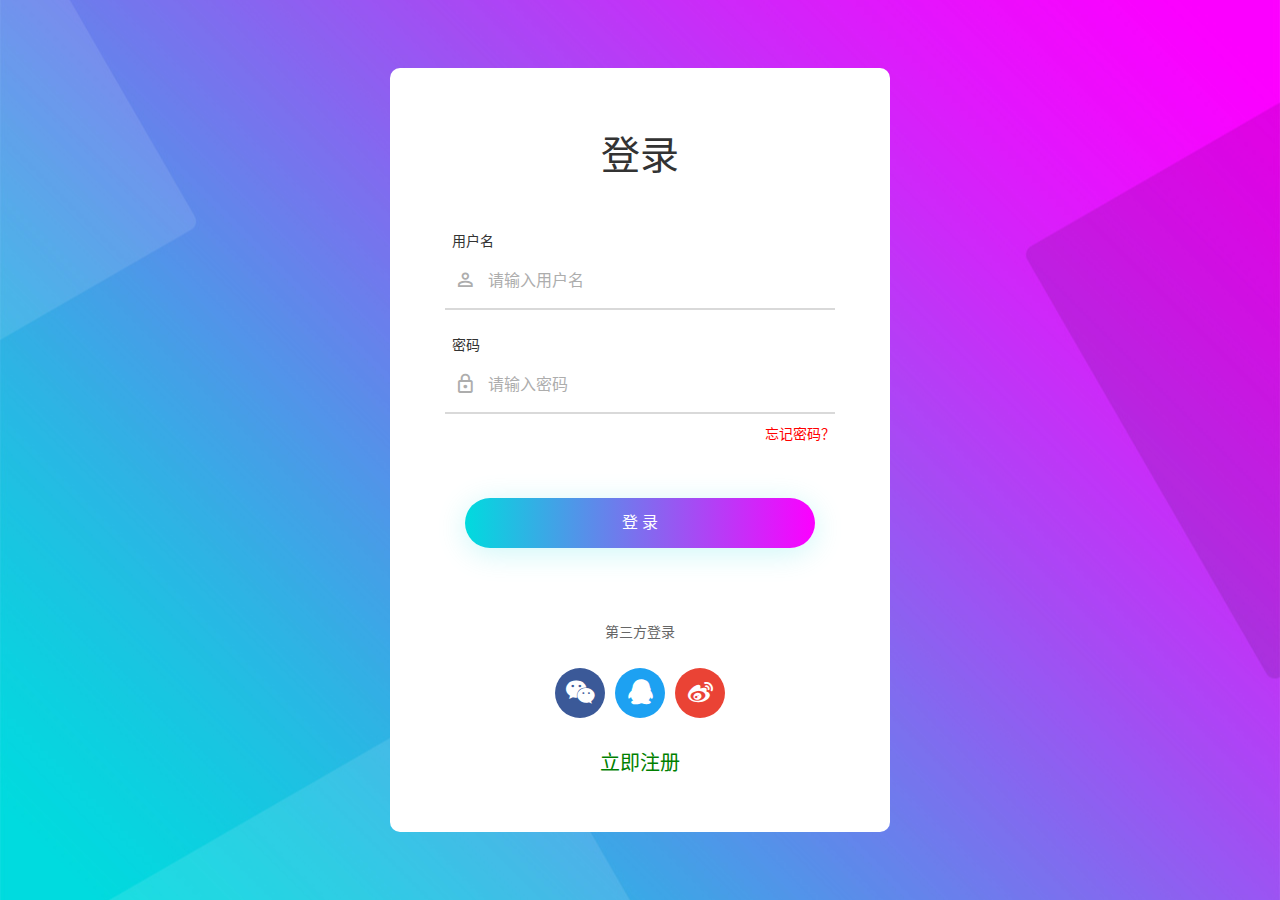
==== HTML/index.html @ 94487807 "登录界面初次提交" ====
<!DOCTYPE html>
<html lang="zh-CN">

<head>
	<meta charset="UTF-8">
	<meta name="viewport" content="width=device-width, initial-scale=1">
	
	<title>非凡博客登录页面</title>
	<meta name="keywords" content="" />
	<meta name="description" content="" /> 

	<link rel="stylesheet" type="text/css" href="vendor/bootstrap/css/bootstrap.min.css">
	<link rel="stylesheet" type="text/css" href="fonts/font-awesome-4.7.0/css/font-awesome.min.css">
	<link rel="stylesheet" type="text/css" href="fonts/iconic/css/material-design-iconic-font.min.css">
	<link rel="stylesheet" type="text/css" href="css/util.css">
	<link rel="stylesheet" type="text/css" href="css/main.css">
</head>

<body>

	<div class="limiter">
		<div class="container-login100" style="background-image: url('images/bg-01.jpg');">
			<div class="wrap-login100 p-l-55 p-r-55 p-t-65 p-b-54">
				<form class="login100-form validate-form">
					<span class="login100-form-title p-b-49">登录</span>

					<div class="wrap-input100 validate-input m-b-23" data-validate="请输入用户名">
						<span class="label-input100">用户名</span>
						<input class="input100" type="text" name="username" placeholder="请输入用户名" autocomplete="off">
						<span class="focus-input100" data-symbol="&#xf206;"></span>
					</div>

					<div class="wrap-input100 validate-input" data-validate="请输入密码">
						<span class="label-input100">密码</span>
						<input class="input100" type="password" name="pass" placeholder="请输入密码">
						<span class="focus-input100" data-symbol="&#xf190;"></span>
					</div>

					<div class="text-right p-t-8 p-b-31">
						<a href="javascript:" style="color:red;">忘记密码？</a>
					</div>

					<div class="container-login100-form-btn">
						<div class="wrap-login100-form-btn">
							<div class="login100-form-bgbtn"></div>
							<button class="login100-form-btn">登 录</button>
						</div>
					</div>
					
					<div class="txt1 text-center p-t-54 p-b-20">
						<span>第三方登录</span>
					</div>

					<div class="flex-c-m">
						<a href="#" class="login100-social-item bg1">
							<i class="fa fa-wechat"></i>
						</a>

						<a href="#" class="login100-social-item bg2">
							<i class="fa fa-qq"></i>
						</a>

						<a href="#" class="login100-social-item bg3">
							<i class="fa fa-weibo"></i>
						</a>
					</div>

					<div class="flex-col-c p-t-25">
						<a href="javascript:" class="txt2" style="color:green;font-size:20px" title="立即注册">立即注册</a>
					</div>
				</form>
			</div>
		</div>
	</div>

	<div class="wrap-login100 p-l-55 p-r-55 p-t-65 p-b-54" style="display:none">
				<form class="login100-form validate-form">
					<span class="login100-form-title p-b-49">登录</span>

					<div class="wrap-input100 validate-input m-b-23" data-validate="请输入用户名">
						<span class="label-input100">用户名</span>
						<input class="input100" type="text" name="username" placeholder="请输入用户名" autocomplete="off">
						<span class="focus-input100" data-symbol="&#xf206;"></span>
					</div>

					<div class="wrap-input100 validate-input" data-validate="请输入密码">
						<span class="label-input100">密码</span>
						<input class="input100" type="password" name="pass" placeholder="请输入密码">
						<span class="focus-input100" data-symbol="&#xf190;"></span>
					</div>

					<div class="text-right p-t-8 p-b-31">
						<a href="javascript:" style="color:red;">忘记密码？</a>
					</div>

					<div class="container-login100-form-btn">
						<div class="wrap-login100-form-btn">
							<div class="login100-form-bgbtn"></div>
							<button class="login100-form-btn">登 录</button>
						</div>
					</div>
					
					<div class="txt1 text-center p-t-54 p-b-20">
						<span>第三方登录</span>
					</div>

					<div class="flex-c-m">
						<a href="#" class="login100-social-item bg1">
							<i class="fa fa-wechat"></i>
						</a>

						<a href="#" class="login100-social-item bg2">
							<i class="fa fa-qq"></i>
						</a>

						<a href="#" class="login100-social-item bg3">
							<i class="fa fa-weibo"></i>
						</a>
					</div>

					<div class="flex-col-c p-t-25">
						<a href="javascript:" class="txt2" style="color:green;font-size:20px" title="立即注册">立即注册</a>
					</div>
				</form>
			</div>
	
	<script src="vendor/jquery/jquery-3.2.1.min.js"></script>
	<script src="js/main.js"></script>
</body>

</html>
---- HTML/fonts/iconic/css/material-design-iconic-font.min.css ----
@font-face{font-family:Material-Design-Iconic-Font;src:url(../fonts/Material-Design-Iconic-Font.woff2?v=2.2.0) format('woff2'),url(../fonts/Material-Design-Iconic-Font.woff?v=2.2.0) format('woff'),url(../fonts/Material-Design-Iconic-Font.ttf?v=2.2.0) format('truetype')}.zmdi{display:inline-block;font:normal normal normal 14px/1 'Material-Design-Iconic-Font';font-size:inherit;text-rendering:auto;-webkit-font-smoothing:antialiased;-moz-osx-font-smoothing:grayscale}.zmdi-hc-lg{font-size:1.33333333em;line-height:.75em;vertical-align:-15%}.zmdi-hc-2x{font-size:2em}.zmdi-hc-3x{font-size:3em}.zmdi-hc-4x{font-size:4em}.zmdi-hc-5x{font-size:5em}.zmdi-hc-fw{width:1.28571429em;text-align:center}.zmdi-hc-ul{padding-left:0;margin-left:2.14285714em;list-style-type:none}.zmdi-hc-ul>li{position:relative}.zmdi-hc-li{position:absolute;left:-2.14285714em;width:2.14285714em;top:.14285714em;text-align:center}.zmdi-hc-li.zmdi-hc-lg{left:-1.85714286em}.zmdi-hc-border{padding:.1em .25em;border:solid .1em #9e9e9e;border-radius:2px}.zmdi-hc-border-circle{padding:.1em .25em;border:solid .1em #9e9e9e;border-radius:50%}.zmdi.pull-left{float:left;margin-right:.15em}.zmdi.pull-right{float:right;margin-left:.15em}.zmdi-hc-spin{-webkit-animation:zmdi-spin 1.5s infinite linear;animation:zmdi-spin 1.5s infinite linear}.zmdi-hc-spin-reverse{-webkit-animation:zmdi-spin-reverse 1.5s infinite linear;animation:zmdi-spin-reverse 1.5s infinite linear}@-webkit-keyframes zmdi-spin{0%{-webkit-transform:rotate(0deg);transform:rotate(0deg)}100%{-webkit-transform:rotate(359deg);transform:rotate(359deg)}}@keyframes zmdi-spin{0%{-webkit-transform:rotate(0deg);transform:rotate(0deg)}100%{-webkit-transform:rotate(359deg);transform:rotate(359deg)}}@-webkit-keyframes zmdi-spin-reverse{0%{-webkit-transform:rotate(0deg);transform:rotate(0deg)}100%{-webkit-transform:rotate(-359deg);transform:rotate(-359deg)}}@keyframes zmdi-spin-reverse{0%{-webkit-transform:rotate(0deg);transform:rotate(0deg)}100%{-webkit-transform:rotate(-359deg);transform:rotate(-359deg)}}.zmdi-hc-rotate-90{-webkit-transform:rotate(90deg);-ms-transform:rotate(90deg);transform:rotate(90deg)}.zmdi-hc-rotate-180{-webkit-transform:rotate(180deg);-ms-transform:rotate(180deg);transform:rotate(180deg)}.zmdi-hc-rotate-270{-webkit-transform:rotate(270deg);-ms-transform:rotate(270deg);transform:rotate(270deg)}.zmdi-hc-flip-horizontal{-webkit-transform:scale(-1,1);-ms-transform:scale(-1,1);transform:scale(-1,1)}.zmdi-hc-flip-vertical{-webkit-transform:scale(1,-1);-ms-transform:scale(1,-1);transform:scale(1,-1)}.zmdi-hc-stack{position:relative;display:inline-block;width:2em;height:2em;line-height:2em;vertical-align:middle}.zmdi-hc-stack-1x,.zmdi-hc-stack-2x{position:absolute;left:0;width:100%;text-align:center}.zmdi-hc-stack-1x{line-height:inherit}.zmdi-hc-stack-2x{font-size:2em}.zmdi-hc-inverse{color:#fff}.zmdi-3d-rotation:before{content:'\f101'}.zmdi-airplane-off:before{content:'\f102'}.zmdi-airplane:before{content:'\f103'}.zmdi-album:before{content:'\f104'}.zmdi-archive:before{content:'\f105'}.zmdi-assignment-account:before{content:'\f106'}.zmdi-assignment-alert:before{content:'\f107'}.zmdi-assignment-check:before{content:'\f108'}.zmdi-assignment-o:before{content:'\f109'}.zmdi-assignment-return:before{content:'\f10a'}.zmdi-assignment-returned:before{content:'\f10b'}.zmdi-assignment:before{content:'\f10c'}.zmdi-attachment-alt:before{content:'\f10d'}.zmdi-attachment:before{content:'\f10e'}.zmdi-audio:before{content:'\f10f'}.zmdi-badge-check:before{content:'\f110'}.zmdi-balance-wallet:before{content:'\f111'}.zmdi-balance:before{content:'\f112'}.zmdi-battery-alert:before{content:'\f113'}.zmdi-battery-flash:before{content:'\f114'}.zmdi-battery-unknown:before{content:'\f115'}.zmdi-battery:before{content:'\f116'}.zmdi-bike:before{content:'\f117'}.zmdi-block-alt:before{content:'\f118'}.zmdi-block:before{content:'\f119'}.zmdi-boat:before{content:'\f11a'}.zmdi-book-image:before{content:'\f11b'}.zmdi-book:before{content:'\f11c'}.zmdi-bookmark-outline:before{content:'\f11d'}.zmdi-bookmark:before{content:'\f11e'}.zmdi-brush:before{content:'\f11f'}.zmdi-bug:before{content:'\f120'}.zmdi-bus:before{content:'\f121'}.zmdi-cake:before{content:'\f122'}.zmdi-car-taxi:before{content:'\f123'}.zmdi-car-wash:before{content:'\f124'}.zmdi-car:before{content:'\f125'}.zmdi-card-giftcard:before{content:'\f126'}.zmdi-card-membership:before{content:'\f127'}.zmdi-card-travel:before{content:'\f128'}.zmdi-card:before{content:'\f129'}.zmdi-case-check:before{content:'\f12a'}.zmdi-case-download:before{content:'\f12b'}.zmdi-case-play:before{content:'\f12c'}.zmdi-case:before{content:'\f12d'}.zmdi-cast-connected:before{content:'\f12e'}.zmdi-cast:before{content:'\f12f'}.zmdi-chart-donut:before{content:'\f130'}.zmdi-chart:before{content:'\f131'}.zmdi-city-alt:before{content:'\f132'}.zmdi-city:before{content:'\f133'}.zmdi-close-circle-o:before{content:'\f134'}.zmdi-close-circle:before{content:'\f135'}.zmdi-close:before{content:'\f136'}.zmdi-cocktail:before{content:'\f137'}.zmdi-code-setting:before{content:'\f138'}.zmdi-code-smartphone:before{content:'\f139'}.zmdi-code:before{content:'\f13a'}.zmdi-coffee:before{content:'\f13b'}.zmdi-collection-bookmark:before{content:'\f13c'}.zmdi-collection-case-play:before{content:'\f13d'}.zmdi-collection-folder-image:before{content:'\f13e'}.zmdi-collection-image-o:before{content:'\f13f'}.zmdi-collection-image:before{content:'\f140'}.zmdi-collection-item-1:before{content:'\f141'}.zmdi-collection-item-2:before{content:'\f142'}.zmdi-collection-item-3:before{content:'\f143'}.zmdi-collection-item-4:before{content:'\f144'}.zmdi-collection-item-5:before{content:'\f145'}.zmdi-collection-item-6:before{content:'\f146'}.zmdi-collection-item-7:before{content:'\f147'}.zmdi-collection-item-8:before{content:'\f148'}.zmdi-collection-item-9-plus:before{content:'\f149'}.zmdi-collection-item-9:before{content:'\f14a'}.zmdi-collection-item:before{content:'\f14b'}.zmdi-collection-music:before{content:'\f14c'}.zmdi-collection-pdf:before{content:'\f14d'}.zmdi-collection-plus:before{content:'\f14e'}.zmdi-collection-speaker:before{content:'\f14f'}.zmdi-collection-text:before{content:'\f150'}.zmdi-collection-video:before{content:'\f151'}.zmdi-compass:before{content:'\f152'}.zmdi-cutlery:before{content:'\f153'}.zmdi-delete:before{content:'\f154'}.zmdi-dialpad:before{content:'\f155'}.zmdi-dns:before{content:'\f156'}.zmdi-drink:before{content:'\f157'}.zmdi-edit:before{content:'\f158'}.zmdi-email-open:before{content:'\f159'}.zmdi-email:before{content:'\f15a'}.zmdi-eye-off:before{content:'\f15b'}.zmdi-eye:before{content:'\f15c'}.zmdi-eyedropper:before{content:'\f15d'}.zmdi-favorite-outline:before{content:'\f15e'}.zmdi-favorite:before{content:'\f15f'}.zmdi-filter-list:before{content:'\f160'}.zmdi-fire:before{content:'\f161'}.zmdi-flag:before{content:'\f162'}.zmdi-flare:before{content:'\f163'}.zmdi-flash-auto:before{content:'\f164'}.zmdi-flash-off:before{content:'\f165'}.zmdi-flash:before{content:'\f166'}.zmdi-flip:before{content:'\f167'}.zmdi-flower-alt:before{content:'\f168'}.zmdi-flower:before{content:'\f169'}.zmdi-font:before{content:'\f16a'}.zmdi-fullscreen-alt:before{content:'\f16b'}.zmdi-fullscreen-exit:before{content:'\f16c'}.zmdi-fullscreen:before{content:'\f16d'}.zmdi-functions:before{content:'\f16e'}.zmdi-gas-station:before{content:'\f16f'}.zmdi-gesture:before{content:'\f170'}.zmdi-globe-alt:before{content:'\f171'}.zmdi-globe-lock:before{content:'\f172'}.zmdi-globe:before{content:'\f173'}.zmdi-graduation-cap:before{content:'\f174'}.zmdi-home:before{content:'\f175'}.zmdi-hospital-alt:before{content:'\f176'}.zmdi-hospital:before{content:'\f177'}.zmdi-hotel:before{content:'\f178'}.zmdi-hourglass-alt:before{content:'\f179'}.zmdi-hourglass-outline:before{content:'\f17a'}.zmdi-hourglass:before{content:'\f17b'}.zmdi-http:before{content:'\f17c'}.zmdi-image-alt:before{content:'\f17d'}.zmdi-image-o:before{content:'\f17e'}.zmdi-image:before{content:'\f17f'}.zmdi-inbox:before{content:'\f180'}.zmdi-invert-colors-off:before{content:'\f181'}.zmdi-invert-colors:before{content:'\f182'}.zmdi-key:before{content:'\f183'}.zmdi-label-alt-outline:before{content:'\f184'}.zmdi-label-alt:before{content:'\f185'}.zmdi-label-heart:before{content:'\f186'}.zmdi-label:before{content:'\f187'}.zmdi-labels:before{content:'\f188'}.zmdi-lamp:before{content:'\f189'}.zmdi-landscape:before{content:'\f18a'}.zmdi-layers-off:before{content:'\f18b'}.zmdi-layers:before{content:'\f18c'}.zmdi-library:before{content:'\f18d'}.zmdi-link:before{content:'\f18e'}.zmdi-lock-open:before{content:'\f18f'}.zmdi-lock-outline:before{content:'\f190'}.zmdi-lock:before{content:'\f191'}.zmdi-mail-reply-all:before{content:'\f192'}.zmdi-mail-reply:before{content:'\f193'}.zmdi-mail-send:before{content:'\f194'}.zmdi-mall:before{content:'\f195'}.zmdi-map:before{content:'\f196'}.zmdi-menu:before{content:'\f197'}.zmdi-money-box:before{content:'\f198'}.zmdi-money-off:before{content:'\f199'}.zmdi-money:before{content:'\f19a'}.zmdi-more-vert:before{content:'\f19b'}.zmdi-more:before{content:'\f19c'}.zmdi-movie-alt:before{content:'\f19d'}.zmdi-movie:before{content:'\f19e'}.zmdi-nature-people:before{content:'\f19f'}.zmdi-nature:before{content:'\f1a0'}.zmdi-navigation:before{content:'\f1a1'}.zmdi-open-in-browser:before{content:'\f1a2'}.zmdi-open-in-new:before{content:'\f1a3'}.zmdi-palette:before{content:'\f1a4'}.zmdi-parking:before{content:'\f1a5'}.zmdi-pin-account:before{content:'\f1a6'}.zmdi-pin-assistant:before{content:'\f1a7'}.zmdi-pin-drop:before{content:'\f1a8'}.zmdi-pin-help:before{content:'\f1a9'}.zmdi-pin-off:before{content:'\f1aa'}.zmdi-pin:before{content:'\f1ab'}.zmdi-pizza:before{content:'\f1ac'}.zmdi-plaster:before{content:'\f1ad'}.zmdi-power-setting:before{content:'\f1ae'}.zmdi-power:before{content:'\f1af'}.zmdi-print:before{content:'\f1b0'}.zmdi-puzzle-piece:before{content:'\f1b1'}.zmdi-quote:before{content:'\f1b2'}.zmdi-railway:before{content:'\f1b3'}.zmdi-receipt:before{content:'\f1b4'}.zmdi-refresh-alt:before{content:'\f1b5'}.zmdi-refresh-sync-alert:before{content:'\f1b6'}.zmdi-refresh-sync-off:before{content:'\f1b7'}.zmdi-refresh-sync:before{content:'\f1b8'}.zmdi-refresh:before{content:'\f1b9'}.zmdi-roller:before{content:'\f1ba'}.zmdi-ruler:before{content:'\f1bb'}.zmdi-scissors:before{content:'\f1bc'}.zmdi-screen-rotation-lock:before{content:'\f1bd'}.zmdi-screen-rotation:before{content:'\f1be'}.zmdi-search-for:before{content:'\f1bf'}.zmdi-search-in-file:before{content:'\f1c0'}.zmdi-search-in-page:before{content:'\f1c1'}.zmdi-search-replace:before{content:'\f1c2'}.zmdi-search:before{content:'\f1c3'}.zmdi-seat:before{content:'\f1c4'}.zmdi-settings-square:before{content:'\f1c5'}.zmdi-settings:before{content:'\f1c6'}.zmdi-shield-check:before{content:'\f1c7'}.zmdi-shield-security:before{content:'\f1c8'}.zmdi-shopping-basket:before{content:'\f1c9'}.zmdi-shopping-cart-plus:before{content:'\f1ca'}.zmdi-shopping-cart:before{content:'\f1cb'}.zmdi-sign-in:before{content:'\f1cc'}.zmdi-sort-amount-asc:before{content:'\f1cd'}.zmdi-sort-amount-desc:before{content:'\f1ce'}.zmdi-sort-asc:before{content:'\f1cf'}.zmdi-sort-desc:before{content:'\f1d0'}.zmdi-spellcheck:before{content:'\f1d1'}.zmdi-storage:before{content:'\f1d2'}.zmdi-store-24:before{content:'\f1d3'}.zmdi-store:before{content:'\f1d4'}.zmdi-subway:before{content:'\f1d5'}.zmdi-sun:before{content:'\f1d6'}.zmdi-tab-unselected:before{content:'\f1d7'}.zmdi-tab:before{content:'\f1d8'}.zmdi-tag-close:before{content:'\f1d9'}.zmdi-tag-more:before{content:'\f1da'}.zmdi-tag:before{content:'\f1db'}.zmdi-thumb-down:before{content:'\f1dc'}.zmdi-thumb-up-down:before{content:'\f1dd'}.zmdi-thumb-up:before{content:'\f1de'}.zmdi-ticket-star:before{content:'\f1df'}.zmdi-toll:before{content:'\f1e0'}.zmdi-toys:before{content:'\f1e1'}.zmdi-traffic:before{content:'\f1e2'}.zmdi-translate:before{content:'\f1e3'}.zmdi-triangle-down:before{content:'\f1e4'}.zmdi-triangle-up:before{content:'\f1e5'}.zmdi-truck:before{content:'\f1e6'}.zmdi-turning-sign:before{content:'\f1e7'}.zmdi-wallpaper:before{content:'\f1e8'}.zmdi-washing-machine:before{content:'\f1e9'}.zmdi-window-maximize:before{content:'\f1ea'}.zmdi-window-minimize:before{content:'\f1eb'}.zmdi-window-restore:before{content:'\f1ec'}.zmdi-wrench:before{content:'\f1ed'}.zmdi-zoom-in:before{content:'\f1ee'}.zmdi-zoom-out:before{content:'\f1ef'}.zmdi-alert-circle-o:before{content:'\f1f0'}.zmdi-alert-circle:before{content:'\f1f1'}.zmdi-alert-octagon:before{content:'\f1f2'}.zmdi-alert-polygon:before{content:'\f1f3'}.zmdi-alert-triangle:before{content:'\f1f4'}.zmdi-help-outline:before{content:'\f1f5'}.zmdi-help:before{content:'\f1f6'}.zmdi-info-outline:before{content:'\f1f7'}.zmdi-info:before{content:'\f1f8'}.zmdi-notifications-active:before{content:'\f1f9'}.zmdi-notifications-add:before{content:'\f1fa'}.zmdi-notifications-none:before{content:'\f1fb'}.zmdi-notifications-off:before{content:'\f1fc'}.zmdi-notifications-paused:before{content:'\f1fd'}.zmdi-notifications:before{content:'\f1fe'}.zmdi-account-add:before{content:'\f1ff'}.zmdi-account-box-mail:before{content:'\f200'}.zmdi-account-box-o:before{content:'\f201'}.zmdi-account-box-phone:before{content:'\f202'}.zmdi-account-box:before{content:'\f203'}.zmdi-account-calendar:before{content:'\f204'}.zmdi-account-circle:before{content:'\f205'}.zmdi-account-o:before{content:'\f206'}.zmdi-account:before{content:'\f207'}.zmdi-accounts-add:before{content:'\f208'}.zmdi-accounts-alt:before{content:'\f209'}.zmdi-accounts-list-alt:before{content:'\f20a'}.zmdi-accounts-list:before{content:'\f20b'}.zmdi-accounts-outline:before{content:'\f20c'}.zmdi-accounts:before{content:'\f20d'}.zmdi-face:before{content:'\f20e'}.zmdi-female:before{content:'\f20f'}.zmdi-male-alt:before{content:'\f210'}.zmdi-male-female:before{content:'\f211'}.zmdi-male:before{content:'\f212'}.zmdi-mood-bad:before{content:'\f213'}.zmdi-mood:before{content:'\f214'}.zmdi-run:before{content:'\f215'}.zmdi-walk:before{content:'\f216'}.zmdi-cloud-box:before{content:'\f217'}.zmdi-cloud-circle:before{content:'\f218'}.zmdi-cloud-done:before{content:'\f219'}.zmdi-cloud-download:before{content:'\f21a'}.zmdi-cloud-off:before{content:'\f21b'}.zmdi-cloud-outline-alt:before{content:'\f21c'}.zmdi-cloud-outline:before{content:'\f21d'}.zmdi-cloud-upload:before{content:'\f21e'}.zmdi-cloud:before{content:'\f21f'}.zmdi-download:before{content:'\f220'}.zmdi-file-plus:before{content:'\f221'}.zmdi-file-text:before{content:'\f222'}.zmdi-file:before{content:'\f223'}.zmdi-folder-outline:before{content:'\f224'}.zmdi-folder-person:before{content:'\f225'}.zmdi-folder-star-alt:before{content:'\f226'}.zmdi-folder-star:before{content:'\f227'}.zmdi-folder:before{content:'\f228'}.zmdi-gif:before{content:'\f229'}.zmdi-upload:before{content:'\f22a'}.zmdi-border-all:before{content:'\f22b'}.zmdi-border-bottom:before{content:'\f22c'}.zmdi-border-clear:before{content:'\f22d'}.zmdi-border-color:before{content:'\f22e'}.zmdi-border-horizontal:before{content:'\f22f'}.zmdi-border-inner:before{content:'\f230'}.zmdi-border-left:before{content:'\f231'}.zmdi-border-outer:before{content:'\f232'}.zmdi-border-right:before{content:'\f233'}.zmdi-border-style:before{content:'\f234'}.zmdi-border-top:before{content:'\f235'}.zmdi-border-vertical:before{content:'\f236'}.zmdi-copy:before{content:'\f237'}.zmdi-crop:before{content:'\f238'}.zmdi-format-align-center:before{content:'\f239'}.zmdi-format-align-justify:before{content:'\f23a'}.zmdi-format-align-left:before{content:'\f23b'}.zmdi-format-align-right:before{content:'\f23c'}.zmdi-format-bold:before{content:'\f23d'}.zmdi-format-clear-all:before{content:'\f23e'}.zmdi-format-clear:before{content:'\f23f'}.zmdi-format-color-fill:before{content:'\f240'}.zmdi-format-color-reset:before{content:'\f241'}.zmdi-format-color-text:before{content:'\f242'}.zmdi-format-indent-decrease:before{content:'\f243'}.zmdi-format-indent-increase:before{content:'\f244'}.zmdi-format-italic:before{content:'\f245'}.zmdi-format-line-spacing:before{content:'\f246'}.zmdi-format-list-bulleted:before{content:'\f247'}.zmdi-format-list-numbered:before{content:'\f248'}.zmdi-format-ltr:before{content:'\f249'}.zmdi-format-rtl:before{content:'\f24a'}.zmdi-format-size:before{content:'\f24b'}.zmdi-format-strikethrough-s:before{content:'\f24c'}.zmdi-format-strikethrough:before{content:'\f24d'}.zmdi-format-subject:before{content:'\f24e'}.zmdi-format-underlined:before{content:'\f24f'}.zmdi-format-valign-bottom:before{content:'\f250'}.zmdi-format-valign-center:before{content:'\f251'}.zmdi-format-valign-top:before{content:'\f252'}.zmdi-redo:before{content:'\f253'}.zmdi-select-all:before{content:'\f254'}.zmdi-space-bar:before{content:'\f255'}.zmdi-text-format:before{content:'\f256'}.zmdi-transform:before{content:'\f257'}.zmdi-undo:before{content:'\f258'}.zmdi-wrap-text:before{content:'\f259'}.zmdi-comment-alert:before{content:'\f25a'}.zmdi-comment-alt-text:before{content:'\f25b'}.zmdi-comment-alt:before{content:'\f25c'}.zmdi-comment-edit:before{content:'\f25d'}.zmdi-comment-image:before{content:'\f25e'}.zmdi-comment-list:before{content:'\f25f'}.zmdi-comment-more:before{content:'\f260'}.zmdi-comment-outline:before{content:'\f261'}.zmdi-comment-text-alt:before{content:'\f262'}.zmdi-comment-text:before{content:'\f263'}.zmdi-comment-video:before{content:'\f264'}.zmdi-comment:before{content:'\f265'}.zmdi-comments:before{content:'\f266'}.zmdi-check-all:before{content:'\f267'}.zmdi-check-circle-u:before{content:'\f268'}.zmdi-check-circle:before{content:'\f269'}.zmdi-check-square:before{content:'\f26a'}.zmdi-check:before{content:'\f26b'}.zmdi-circle-o:before{content:'\f26c'}.zmdi-circle:before{content:'\f26d'}.zmdi-dot-circle-alt:before{content:'\f26e'}.zmdi-dot-circle:before{content:'\f26f'}.zmdi-minus-circle-outline:before{content:'\f270'}.zmdi-minus-circle:before{content:'\f271'}.zmdi-minus-square:before{content:'\f272'}.zmdi-minus:before{content:'\f273'}.zmdi-plus-circle-o-duplicate:before{content:'\f274'}.zmdi-plus-circle-o:before{content:'\f275'}.zmdi-plus-circle:before{content:'\f276'}.zmdi-plus-square:before{content:'\f277'}.zmdi-plus:before{content:'\f278'}.zmdi-square-o:before{content:'\f279'}.zmdi-star-circle:before{content:'\f27a'}.zmdi-star-half:before{content:'\f27b'}.zmdi-star-outline:before{content:'\f27c'}.zmdi-star:before{content:'\f27d'}.zmdi-bluetooth-connected:before{content:'\f27e'}.zmdi-bluetooth-off:before{content:'\f27f'}.zmdi-bluetooth-search:before{content:'\f280'}.zmdi-bluetooth-setting:before{content:'\f281'}.zmdi-bluetooth:before{content:'\f282'}.zmdi-camera-add:before{content:'\f283'}.zmdi-camera-alt:before{content:'\f284'}.zmdi-camera-bw:before{content:'\f285'}.zmdi-camera-front:before{content:'\f286'}.zmdi-camera-mic:before{content:'\f287'}.zmdi-camera-party-mode:before{content:'\f288'}.zmdi-camera-rear:before{content:'\f289'}.zmdi-camera-roll:before{content:'\f28a'}.zmdi-camera-switch:before{content:'\f28b'}.zmdi-camera:before{content:'\f28c'}.zmdi-card-alert:before{content:'\f28d'}.zmdi-card-off:before{content:'\f28e'}.zmdi-card-sd:before{content:'\f28f'}.zmdi-card-sim:before{content:'\f290'}.zmdi-desktop-mac:before{content:'\f291'}.zmdi-desktop-windows:before{content:'\f292'}.zmdi-device-hub:before{content:'\f293'}.zmdi-devices-off:before{content:'\f294'}.zmdi-devices:before{content:'\f295'}.zmdi-dock:before{content:'\f296'}.zmdi-floppy:before{content:'\f297'}.zmdi-gamepad:before{content:'\f298'}.zmdi-gps-dot:before{content:'\f299'}.zmdi-gps-off:before{content:'\f29a'}.zmdi-gps:before{content:'\f29b'}.zmdi-headset-mic:before{content:'\f29c'}.zmdi-headset:before{content:'\f29d'}.zmdi-input-antenna:before{content:'\f29e'}.zmdi-input-composite:before{content:'\f29f'}.zmdi-input-hdmi:before{content:'\f2a0'}.zmdi-input-power:before{content:'\f2a1'}.zmdi-input-svideo:before{content:'\f2a2'}.zmdi-keyboard-hide:before{content:'\f2a3'}.zmdi-keyboard:before{content:'\f2a4'}.zmdi-laptop-chromebook:before{content:'\f2a5'}.zmdi-laptop-mac:before{content:'\f2a6'}.zmdi-laptop:before{content:'\f2a7'}.zmdi-mic-off:before{content:'\f2a8'}.zmdi-mic-outline:before{content:'\f2a9'}.zmdi-mic-setting:before{content:'\f2aa'}.zmdi-mic:before{content:'\f2ab'}.zmdi-mouse:before{content:'\f2ac'}.zmdi-network-alert:before{content:'\f2ad'}.zmdi-network-locked:before{content:'\f2ae'}.zmdi-network-off:before{content:'\f2af'}.zmdi-network-outline:before{content:'\f2b0'}.zmdi-network-setting:before{content:'\f2b1'}.zmdi-network:before{content:'\f2b2'}.zmdi-phone-bluetooth:before{content:'\f2b3'}.zmdi-phone-end:before{content:'\f2b4'}.zmdi-phone-forwarded:before{content:'\f2b5'}.zmdi-phone-in-talk:before{content:'\f2b6'}.zmdi-phone-locked:before{content:'\f2b7'}.zmdi-phone-missed:before{content:'\f2b8'}.zmdi-phone-msg:before{content:'\f2b9'}.zmdi-phone-paused:before{content:'\f2ba'}.zmdi-phone-ring:before{content:'\f2bb'}.zmdi-phone-setting:before{content:'\f2bc'}.zmdi-phone-sip:before{content:'\f2bd'}.zmdi-phone:before{content:'\f2be'}.zmdi-portable-wifi-changes:before{content:'\f2bf'}.zmdi-portable-wifi-off:before{content:'\f2c0'}.zmdi-portable-wifi:before{content:'\f2c1'}.zmdi-radio:before{content:'\f2c2'}.zmdi-reader:before{content:'\f2c3'}.zmdi-remote-control-alt:before{content:'\f2c4'}.zmdi-remote-control:before{content:'\f2c5'}.zmdi-router:before{content:'\f2c6'}.zmdi-scanner:before{content:'\f2c7'}.zmdi-smartphone-android:before{content:'\f2c8'}.zmdi-smartphone-download:before{content:'\f2c9'}.zmdi-smartphone-erase:before{content:'\f2ca'}.zmdi-smartphone-info:before{content:'\f2cb'}.zmdi-smartphone-iphone:before{content:'\f2cc'}.zmdi-smartphone-landscape-lock:before{content:'\f2cd'}.zmdi-smartphone-landscape:before{content:'\f2ce'}.zmdi-smartphone-lock:before{content:'\f2cf'}.zmdi-smartphone-portrait-lock:before{content:'\f2d0'}.zmdi-smartphone-ring:before{content:'\f2d1'}.zmdi-smartphone-setting:before{content:'\f2d2'}.zmdi-smartphone-setup:before{content:'\f2d3'}.zmdi-smartphone:before{content:'\f2d4'}.zmdi-speaker:before{content:'\f2d5'}.zmdi-tablet-android:before{content:'\f2d6'}.zmdi-tablet-mac:before{content:'\f2d7'}.zmdi-tablet:before{content:'\f2d8'}.zmdi-tv-alt-play:before{content:'\f2d9'}.zmdi-tv-list:before{content:'\f2da'}.zmdi-tv-play:before{content:'\f2db'}.zmdi-tv:before{content:'\f2dc'}.zmdi-usb:before{content:'\f2dd'}.zmdi-videocam-off:before{content:'\f2de'}.zmdi-videocam-switch:before{content:'\f2df'}.zmdi-videocam:before{content:'\f2e0'}.zmdi-watch:before{content:'\f2e1'}.zmdi-wifi-alt-2:before{content:'\f2e2'}.zmdi-wifi-alt:before{content:'\f2e3'}.zmdi-wifi-info:before{content:'\f2e4'}.zmdi-wifi-lock:before{content:'\f2e5'}.zmdi-wifi-off:before{content:'\f2e6'}.zmdi-wifi-outline:before{content:'\f2e7'}.zmdi-wifi:before{content:'\f2e8'}.zmdi-arrow-left-bottom:before{content:'\f2e9'}.zmdi-arrow-left:before{content:'\f2ea'}.zmdi-arrow-merge:before{content:'\f2eb'}.zmdi-arrow-missed:before{content:'\f2ec'}.zmdi-arrow-right-top:before{content:'\f2ed'}.zmdi-arrow-right:before{content:'\f2ee'}.zmdi-arrow-split:before{content:'\f2ef'}.zmdi-arrows:before{content:'\f2f0'}.zmdi-caret-down-circle:before{content:'\f2f1'}.zmdi-caret-down:before{content:'\f2f2'}.zmdi-caret-left-circle:before{content:'\f2f3'}.zmdi-caret-left:before{content:'\f2f4'}.zmdi-caret-right-circle:before{content:'\f2f5'}.zmdi-caret-right:before{content:'\f2f6'}.zmdi-caret-up-circle:before{content:'\f2f7'}.zmdi-caret-up:before{content:'\f2f8'}.zmdi-chevron-down:before{content:'\f2f9'}.zmdi-chevron-left:before{content:'\f2fa'}.zmdi-chevron-right:before{content:'\f2fb'}.zmdi-chevron-up:before{content:'\f2fc'}.zmdi-forward:before{content:'\f2fd'}.zmdi-long-arrow-down:before{content:'\f2fe'}.zmdi-long-arrow-left:before{content:'\f2ff'}.zmdi-long-arrow-return:before{content:'\f300'}.zmdi-long-arrow-right:before{content:'\f301'}.zmdi-long-arrow-tab:before{content:'\f302'}.zmdi-long-arrow-up:before{content:'\f303'}.zmdi-rotate-ccw:before{content:'\f304'}.zmdi-rotate-cw:before{content:'\f305'}.zmdi-rotate-left:before{content:'\f306'}.zmdi-rotate-right:before{content:'\f307'}.zmdi-square-down:before{content:'\f308'}.zmdi-square-right:before{content:'\f309'}.zmdi-swap-alt:before{content:'\f30a'}.zmdi-swap-vertical-circle:before{content:'\f30b'}.zmdi-swap-vertical:before{content:'\f30c'}.zmdi-swap:before{content:'\f30d'}.zmdi-trending-down:before{content:'\f30e'}.zmdi-trending-flat:before{content:'\f30f'}.zmdi-trending-up:before{content:'\f310'}.zmdi-unfold-less:before{content:'\f311'}.zmdi-unfold-more:before{content:'\f312'}.zmdi-apps:before{content:'\f313'}.zmdi-grid-off:before{content:'\f314'}.zmdi-grid:before{content:'\f315'}.zmdi-view-agenda:before{content:'\f316'}.zmdi-view-array:before{content:'\f317'}.zmdi-view-carousel:before{content:'\f318'}.zmdi-view-column:before{content:'\f319'}.zmdi-view-comfy:before{content:'\f31a'}.zmdi-view-compact:before{content:'\f31b'}.zmdi-view-dashboard:before{content:'\f31c'}.zmdi-view-day:before{content:'\f31d'}.zmdi-view-headline:before{content:'\f31e'}.zmdi-view-list-alt:before{content:'\f31f'}.zmdi-view-list:before{content:'\f320'}.zmdi-view-module:before{content:'\f321'}.zmdi-view-quilt:before{content:'\f322'}.zmdi-view-stream:before{content:'\f323'}.zmdi-view-subtitles:before{content:'\f324'}.zmdi-view-toc:before{content:'\f325'}.zmdi-view-web:before{content:'\f326'}.zmdi-view-week:before{content:'\f327'}.zmdi-widgets:before{content:'\f328'}.zmdi-alarm-check:before{content:'\f329'}.zmdi-alarm-off:before{content:'\f32a'}.zmdi-alarm-plus:before{content:'\f32b'}.zmdi-alarm-snooze:before{content:'\f32c'}.zmdi-alarm:before{content:'\f32d'}.zmdi-calendar-alt:before{content:'\f32e'}.zmdi-calendar-check:before{content:'\f32f'}.zmdi-calendar-close:before{content:'\f330'}.zmdi-calendar-note:before{content:'\f331'}.zmdi-calendar:before{content:'\f332'}.zmdi-time-countdown:before{content:'\f333'}.zmdi-time-interval:before{content:'\f334'}.zmdi-time-restore-setting:before{content:'\f335'}.zmdi-time-restore:before{content:'\f336'}.zmdi-time:before{content:'\f337'}.zmdi-timer-off:before{content:'\f338'}.zmdi-timer:before{content:'\f339'}.zmdi-android-alt:before{content:'\f33a'}.zmdi-android:before{content:'\f33b'}.zmdi-apple:before{content:'\f33c'}.zmdi-behance:before{content:'\f33d'}.zmdi-codepen:before{content:'\f33e'}.zmdi-dribbble:before{content:'\f33f'}.zmdi-dropbox:before{content:'\f340'}.zmdi-evernote:before{content:'\f341'}.zmdi-facebook-box:before{content:'\f342'}.zmdi-facebook:before{content:'\f343'}.zmdi-github-box:before{content:'\f344'}.zmdi-github:before{content:'\f345'}.zmdi-google-drive:before{content:'\f346'}.zmdi-google-earth:before{content:'\f347'}.zmdi-google-glass:before{content:'\f348'}.zmdi-google-maps:before{content:'\f349'}.zmdi-google-pages:before{content:'\f34a'}.zmdi-google-play:before{content:'\f34b'}.zmdi-google-plus-box:before{content:'\f34c'}.zmdi-google-plus:before{content:'\f34d'}.zmdi-google:before{content:'\f34e'}.zmdi-instagram:before{content:'\f34f'}.zmdi-language-css3:before{content:'\f350'}.zmdi-language-html5:before{content:'\f351'}.zmdi-language-javascript:before{content:'\f352'}.zmdi-language-python-alt:before{content:'\f353'}.zmdi-language-python:before{content:'\f354'}.zmdi-lastfm:before{content:'\f355'}.zmdi-linkedin-box:before{content:'\f356'}.zmdi-paypal:before{content:'\f357'}.zmdi-pinterest-box:before{content:'\f358'}.zmdi-pocket:before{content:'\f359'}.zmdi-polymer:before{content:'\f35a'}.zmdi-share:before{content:'\f35b'}.zmdi-stackoverflow:before{content:'\f35c'}.zmdi-steam-square:before{content:'\f35d'}.zmdi-steam:before{content:'\f35e'}.zmdi-twitter-box:before{content:'\f35f'}.zmdi-twitter:before{content:'\f360'}.zmdi-vk:before{content:'\f361'}.zmdi-wikipedia:before{content:'\f362'}.zmdi-windows:before{content:'\f363'}.zmdi-aspect-ratio-alt:before{content:'\f364'}.zmdi-aspect-ratio:before{content:'\f365'}.zmdi-blur-circular:before{content:'\f366'}.zmdi-blur-linear:before{content:'\f367'}.zmdi-blur-off:before{content:'\f368'}.zmdi-blur:before{content:'\f369'}.zmdi-brightness-2:before{content:'\f36a'}.zmdi-brightness-3:before{content:'\f36b'}.zmdi-brightness-4:before{content:'\f36c'}.zmdi-brightness-5:before{content:'\f36d'}.zmdi-brightness-6:before{content:'\f36e'}.zmdi-brightness-7:before{content:'\f36f'}.zmdi-brightness-auto:before{content:'\f370'}.zmdi-brightness-setting:before{content:'\f371'}.zmdi-broken-image:before{content:'\f372'}.zmdi-center-focus-strong:before{content:'\f373'}.zmdi-center-focus-weak:before{content:'\f374'}.zmdi-compare:before{content:'\f375'}.zmdi-crop-16-9:before{content:'\f376'}.zmdi-crop-3-2:before{content:'\f377'}.zmdi-crop-5-4:before{content:'\f378'}.zmdi-crop-7-5:before{content:'\f379'}.zmdi-crop-din:before{content:'\f37a'}.zmdi-crop-free:before{content:'\f37b'}.zmdi-crop-landscape:before{content:'\f37c'}.zmdi-crop-portrait:before{content:'\f37d'}.zmdi-crop-square:before{content:'\f37e'}.zmdi-exposure-alt:before{content:'\f37f'}.zmdi-exposure:before{content:'\f380'}.zmdi-filter-b-and-w:before{content:'\f381'}.zmdi-filter-center-focus:before{content:'\f382'}.zmdi-filter-frames:before{content:'\f383'}.zmdi-filter-tilt-shift:before{content:'\f384'}.zmdi-gradient:before{content:'\f385'}.zmdi-grain:before{content:'\f386'}.zmdi-graphic-eq:before{content:'\f387'}.zmdi-hdr-off:before{content:'\f388'}.zmdi-hdr-strong:before{content:'\f389'}.zmdi-hdr-weak:before{content:'\f38a'}.zmdi-hdr:before{content:'\f38b'}.zmdi-iridescent:before{content:'\f38c'}.zmdi-leak-off:before{content:'\f38d'}.zmdi-leak:before{content:'\f38e'}.zmdi-looks:before{content:'\f38f'}.zmdi-loupe:before{content:'\f390'}.zmdi-panorama-horizontal:before{content:'\f391'}.zmdi-panorama-vertical:before{content:'\f392'}.zmdi-panorama-wide-angle:before{content:'\f393'}.zmdi-photo-size-select-large:before{content:'\f394'}.zmdi-photo-size-select-small:before{content:'\f395'}.zmdi-picture-in-picture:before{content:'\f396'}.zmdi-slideshow:before{content:'\f397'}.zmdi-texture:before{content:'\f398'}.zmdi-tonality:before{content:'\f399'}.zmdi-vignette:before{content:'\f39a'}.zmdi-wb-auto:before{content:'\f39b'}.zmdi-eject-alt:before{content:'\f39c'}.zmdi-eject:before{content:'\f39d'}.zmdi-equalizer:before{content:'\f39e'}.zmdi-fast-forward:before{content:'\f39f'}.zmdi-fast-rewind:before{content:'\f3a0'}.zmdi-forward-10:before{content:'\f3a1'}.zmdi-forward-30:before{content:'\f3a2'}.zmdi-forward-5:before{content:'\f3a3'}.zmdi-hearing:before{content:'\f3a4'}.zmdi-pause-circle-outline:before{content:'\f3a5'}.zmdi-pause-circle:before{content:'\f3a6'}.zmdi-pause:before{content:'\f3a7'}.zmdi-play-circle-outline:before{content:'\f3a8'}.zmdi-play-circle:before{content:'\f3a9'}.zmdi-play:before{content:'\f3aa'}.zmdi-playlist-audio:before{content:'\f3ab'}.zmdi-playlist-plus:before{content:'\f3ac'}.zmdi-repeat-one:before{content:'\f3ad'}.zmdi-repeat:before{content:'\f3ae'}.zmdi-replay-10:before{content:'\f3af'}.zmdi-replay-30:before{content:'\f3b0'}.zmdi-replay-5:before{content:'\f3b1'}.zmdi-replay:before{content:'\f3b2'}.zmdi-shuffle:before{content:'\f3b3'}.zmdi-skip-next:before{content:'\f3b4'}.zmdi-skip-previous:before{content:'\f3b5'}.zmdi-stop:before{content:'\f3b6'}.zmdi-surround-sound:before{content:'\f3b7'}.zmdi-tune:before{content:'\f3b8'}.zmdi-volume-down:before{content:'\f3b9'}.zmdi-volume-mute:before{content:'\f3ba'}.zmdi-volume-off:before{content:'\f3bb'}.zmdi-volume-up:before{content:'\f3bc'}.zmdi-n-1-square:before{content:'\f3bd'}.zmdi-n-2-square:before{content:'\f3be'}.zmdi-n-3-square:before{content:'\f3bf'}.zmdi-n-4-square:before{content:'\f3c0'}.zmdi-n-5-square:before{content:'\f3c1'}.zmdi-n-6-square:before{content:'\f3c2'}.zmdi-neg-1:before{content:'\f3c3'}.zmdi-neg-2:before{content:'\f3c4'}.zmdi-plus-1:before{content:'\f3c5'}.zmdi-plus-2:before{content:'\f3c6'}.zmdi-sec-10:before{content:'\f3c7'}.zmdi-sec-3:before{content:'\f3c8'}.zmdi-zero:before{content:'\f3c9'}.zmdi-airline-seat-flat-angled:before{content:'\f3ca'}.zmdi-airline-seat-flat:before{content:'\f3cb'}.zmdi-airline-seat-individual-suite:before{content:'\f3cc'}.zmdi-airline-seat-legroom-extra:before{content:'\f3cd'}.zmdi-airline-seat-legroom-normal:before{content:'\f3ce'}.zmdi-airline-seat-legroom-reduced:before{content:'\f3cf'}.zmdi-airline-seat-recline-extra:before{content:'\f3d0'}.zmdi-airline-seat-recline-normal:before{content:'\f3d1'}.zmdi-airplay:before{content:'\f3d2'}.zmdi-closed-caption:before{content:'\f3d3'}.zmdi-confirmation-number:before{content:'\f3d4'}.zmdi-developer-board:before{content:'\f3d5'}.zmdi-disc-full:before{content:'\f3d6'}.zmdi-explicit:before{content:'\f3d7'}.zmdi-flight-land:before{content:'\f3d8'}.zmdi-flight-takeoff:before{content:'\f3d9'}.zmdi-flip-to-back:before{content:'\f3da'}.zmdi-flip-to-front:before{content:'\f3db'}.zmdi-group-work:before{content:'\f3dc'}.zmdi-hd:before{content:'\f3dd'}.zmdi-hq:before{content:'\f3de'}.zmdi-markunread-mailbox:before{content:'\f3df'}.zmdi-memory:before{content:'\f3e0'}.zmdi-nfc:before{content:'\f3e1'}.zmdi-play-for-work:before{content:'\f3e2'}.zmdi-power-input:before{content:'\f3e3'}.zmdi-present-to-all:before{content:'\f3e4'}.zmdi-satellite:before{content:'\f3e5'}.zmdi-tap-and-play:before{content:'\f3e6'}.zmdi-vibration:before{content:'\f3e7'}.zmdi-voicemail:before{content:'\f3e8'}.zmdi-group:before{content:'\f3e9'}.zmdi-rss:before{content:'\f3ea'}.zmdi-shape:before{content:'\f3eb'}.zmdi-spinner:before{content:'\f3ec'}.zmdi-ungroup:before{content:'\f3ed'}.zmdi-500px:before{content:'\f3ee'}.zmdi-8tracks:before{content:'\f3ef'}.zmdi-amazon:before{content:'\f3f0'}.zmdi-blogger:before{content:'\f3f1'}.zmdi-delicious:before{content:'\f3f2'}.zmdi-disqus:before{content:'\f3f3'}.zmdi-flattr:before{content:'\f3f4'}.zmdi-flickr:before{content:'\f3f5'}.zmdi-github-alt:before{content:'\f3f6'}.zmdi-google-old:before{content:'\f3f7'}.zmdi-linkedin:before{content:'\f3f8'}.zmdi-odnoklassniki:before{content:'\f3f9'}.zmdi-outlook:before{content:'\f3fa'}.zmdi-paypal-alt:before{content:'\f3fb'}.zmdi-pinterest:before{content:'\f3fc'}.zmdi-playstation:before{content:'\f3fd'}.zmdi-reddit:before{content:'\f3fe'}.zmdi-skype:before{content:'\f3ff'}.zmdi-slideshare:before{content:'\f400'}.zmdi-soundcloud:before{content:'\f401'}.zmdi-tumblr:before{content:'\f402'}.zmdi-twitch:before{content:'\f403'}.zmdi-vimeo:before{content:'\f404'}.zmdi-whatsapp:before{content:'\f405'}.zmdi-xbox:before{content:'\f406'}.zmdi-yahoo:before{content:'\f407'}.zmdi-youtube-play:before{content:'\f408'}.zmdi-youtube:before{content:'\f409'}.zmdi-3d-rotation:before{content:'\f101'}.zmdi-airplane-off:before{content:'\f102'}.zmdi-airplane:before{content:'\f103'}.zmdi-album:before{content:'\f104'}.zmdi-archive:before{content:'\f105'}.zmdi-assignment-account:before{content:'\f106'}.zmdi-assignment-alert:before{content:'\f107'}.zmdi-assignment-check:before{content:'\f108'}.zmdi-assignment-o:before{content:'\f109'}.zmdi-assignment-return:before{content:'\f10a'}.zmdi-assignment-returned:before{content:'\f10b'}.zmdi-assignment:before{content:'\f10c'}.zmdi-attachment-alt:before{content:'\f10d'}.zmdi-attachment:before{content:'\f10e'}.zmdi-audio:before{content:'\f10f'}.zmdi-badge-check:before{content:'\f110'}.zmdi-balance-wallet:before{content:'\f111'}.zmdi-balance:before{content:'\f112'}.zmdi-battery-alert:before{content:'\f113'}.zmdi-battery-flash:before{content:'\f114'}.zmdi-battery-unknown:before{content:'\f115'}.zmdi-battery:before{content:'\f116'}.zmdi-bike:before{content:'\f117'}.zmdi-block-alt:before{content:'\f118'}.zmdi-block:before{content:'\f119'}.zmdi-boat:before{content:'\f11a'}.zmdi-book-image:before{content:'\f11b'}.zmdi-book:before{content:'\f11c'}.zmdi-bookmark-outline:before{content:'\f11d'}.zmdi-bookmark:before{content:'\f11e'}.zmdi-brush:before{content:'\f11f'}.zmdi-bug:before{content:'\f120'}.zmdi-bus:before{content:'\f121'}.zmdi-cake:before{content:'\f122'}.zmdi-car-taxi:before{content:'\f123'}.zmdi-car-wash:before{content:'\f124'}.zmdi-car:before{content:'\f125'}.zmdi-card-giftcard:before{content:'\f126'}.zmdi-card-membership:before{content:'\f127'}.zmdi-card-travel:before{content:'\f128'}.zmdi-card:before{content:'\f129'}.zmdi-case-check:before{content:'\f12a'}.zmdi-case-download:before{content:'\f12b'}.zmdi-case-play:before{content:'\f12c'}.zmdi-case:before{content:'\f12d'}.zmdi-cast-connected:before{content:'\f12e'}.zmdi-cast:before{content:'\f12f'}.zmdi-chart-donut:before{content:'\f130'}.zmdi-chart:before{content:'\f131'}.zmdi-city-alt:before{content:'\f132'}.zmdi-city:before{content:'\f133'}.zmdi-close-circle-o:before{content:'\f134'}.zmdi-close-circle:before{content:'\f135'}.zmdi-close:before{content:'\f136'}.zmdi-cocktail:before{content:'\f137'}.zmdi-code-setting:before{content:'\f138'}.zmdi-code-smartphone:before{content:'\f139'}.zmdi-code:before{content:'\f13a'}.zmdi-coffee:before{content:'\f13b'}.zmdi-collection-bookmark:before{content:'\f13c'}.zmdi-collection-case-play:before{content:'\f13d'}.zmdi-collection-folder-image:before{content:'\f13e'}.zmdi-collection-image-o:before{content:'\f13f'}.zmdi-collection-image:before{content:'\f140'}.zmdi-collection-item-1:before{content:'\f141'}.zmdi-collection-item-2:before{content:'\f142'}.zmdi-collection-item-3:before{content:'\f143'}.zmdi-collection-item-4:before{content:'\f144'}.zmdi-collection-item-5:before{content:'\f145'}.zmdi-collection-item-6:before{content:'\f146'}.zmdi-collection-item-7:before{content:'\f147'}.zmdi-collection-item-8:before{content:'\f148'}.zmdi-collection-item-9-plus:before{content:'\f149'}.zmdi-collection-item-9:before{content:'\f14a'}.zmdi-collection-item:before{content:'\f14b'}.zmdi-collection-music:before{content:'\f14c'}.zmdi-collection-pdf:before{content:'\f14d'}.zmdi-collection-plus:before{content:'\f14e'}.zmdi-collection-speaker:before{content:'\f14f'}.zmdi-collection-text:before{content:'\f150'}.zmdi-collection-video:before{content:'\f151'}.zmdi-compass:before{content:'\f152'}.zmdi-cutlery:before{content:'\f153'}.zmdi-delete:before{content:'\f154'}.zmdi-dialpad:before{content:'\f155'}.zmdi-dns:before{content:'\f156'}.zmdi-drink:before{content:'\f157'}.zmdi-edit:before{content:'\f158'}.zmdi-email-open:before{content:'\f159'}.zmdi-email:before{content:'\f15a'}.zmdi-eye-off:before{content:'\f15b'}.zmdi-eye:before{content:'\f15c'}.zmdi-eyedropper:before{content:'\f15d'}.zmdi-favorite-outline:before{content:'\f15e'}.zmdi-favorite:before{content:'\f15f'}.zmdi-filter-list:before{content:'\f160'}.zmdi-fire:before{content:'\f161'}.zmdi-flag:before{content:'\f162'}.zmdi-flare:before{content:'\f163'}.zmdi-flash-auto:before{content:'\f164'}.zmdi-flash-off:before{content:'\f165'}.zmdi-flash:before{content:'\f166'}.zmdi-flip:before{content:'\f167'}.zmdi-flower-alt:before{content:'\f168'}.zmdi-flower:before{content:'\f169'}.zmdi-font:before{content:'\f16a'}.zmdi-fullscreen-alt:before{content:'\f16b'}.zmdi-fullscreen-exit:before{content:'\f16c'}.zmdi-fullscreen:before{content:'\f16d'}.zmdi-functions:before{content:'\f16e'}.zmdi-gas-station:before{content:'\f16f'}.zmdi-gesture:before{content:'\f170'}.zmdi-globe-alt:before{content:'\f171'}.zmdi-globe-lock:before{content:'\f172'}.zmdi-globe:before{content:'\f173'}.zmdi-graduation-cap:before{content:'\f174'}.zmdi-home:before{content:'\f175'}.zmdi-hospital-alt:before{content:'\f176'}.zmdi-hospital:before{content:'\f177'}.zmdi-hotel:before{content:'\f178'}.zmdi-hourglass-alt:before{content:'\f179'}.zmdi-hourglass-outline:before{content:'\f17a'}.zmdi-hourglass:before{content:'\f17b'}.zmdi-http:before{content:'\f17c'}.zmdi-image-alt:before{content:'\f17d'}.zmdi-image-o:before{content:'\f17e'}.zmdi-image:before{content:'\f17f'}.zmdi-inbox:before{content:'\f180'}.zmdi-invert-colors-off:before{content:'\f181'}.zmdi-invert-colors:before{content:'\f182'}.zmdi-key:before{content:'\f183'}.zmdi-label-alt-outline:before{content:'\f184'}.zmdi-label-alt:before{content:'\f185'}.zmdi-label-heart:before{content:'\f186'}.zmdi-label:before{content:'\f187'}.zmdi-labels:before{content:'\f188'}.zmdi-lamp:before{content:'\f189'}.zmdi-landscape:before{content:'\f18a'}.zmdi-layers-off:before{content:'\f18b'}.zmdi-layers:before{content:'\f18c'}.zmdi-library:before{content:'\f18d'}.zmdi-link:before{content:'\f18e'}.zmdi-lock-open:before{content:'\f18f'}.zmdi-lock-outline:before{content:'\f190'}.zmdi-lock:before{content:'\f191'}.zmdi-mail-reply-all:before{content:'\f192'}.zmdi-mail-reply:before{content:'\f193'}.zmdi-mail-send:before{content:'\f194'}.zmdi-mall:before{content:'\f195'}.zmdi-map:before{content:'\f196'}.zmdi-menu:before{content:'\f197'}.zmdi-money-box:before{content:'\f198'}.zmdi-money-off:before{content:'\f199'}.zmdi-money:before{content:'\f19a'}.zmdi-more-vert:before{content:'\f19b'}.zmdi-more:before{content:'\f19c'}.zmdi-movie-alt:before{content:'\f19d'}.zmdi-movie:before{content:'\f19e'}.zmdi-nature-people:before{content:'\f19f'}.zmdi-nature:before{content:'\f1a0'}.zmdi-navigation:before{content:'\f1a1'}.zmdi-open-in-browser:before{content:'\f1a2'}.zmdi-open-in-new:before{content:'\f1a3'}.zmdi-palette:before{content:'\f1a4'}.zmdi-parking:before{content:'\f1a5'}.zmdi-pin-account:before{content:'\f1a6'}.zmdi-pin-assistant:before{content:'\f1a7'}.zmdi-pin-drop:before{content:'\f1a8'}.zmdi-pin-help:before{content:'\f1a9'}.zmdi-pin-off:before{content:'\f1aa'}.zmdi-pin:before{content:'\f1ab'}.zmdi-pizza:before{content:'\f1ac'}.zmdi-plaster:before{content:'\f1ad'}.zmdi-power-setting:before{content:'\f1ae'}.zmdi-power:before{content:'\f1af'}.zmdi-print:before{content:'\f1b0'}.zmdi-puzzle-piece:before{content:'\f1b1'}.zmdi-quote:before{content:'\f1b2'}.zmdi-railway:before{content:'\f1b3'}.zmdi-receipt:before{content:'\f1b4'}.zmdi-refresh-alt:before{content:'\f1b5'}.zmdi-refresh-sync-alert:before{content:'\f1b6'}.zmdi-refresh-sync-off:before{content:'\f1b7'}.zmdi-refresh-sync:before{content:'\f1b8'}.zmdi-refresh:before{content:'\f1b9'}.zmdi-roller:before{content:'\f1ba'}.zmdi-ruler:before{content:'\f1bb'}.zmdi-scissors:before{content:'\f1bc'}.zmdi-screen-rotation-lock:before{content:'\f1bd'}.zmdi-screen-rotation:before{content:'\f1be'}.zmdi-search-for:before{content:'\f1bf'}.zmdi-search-in-file:before{content:'\f1c0'}.zmdi-search-in-page:before{content:'\f1c1'}.zmdi-search-replace:before{content:'\f1c2'}.zmdi-search:before{content:'\f1c3'}.zmdi-seat:before{content:'\f1c4'}.zmdi-settings-square:before{content:'\f1c5'}.zmdi-settings:before{content:'\f1c6'}.zmdi-shield-check:before{content:'\f1c7'}.zmdi-shield-security:before{content:'\f1c8'}.zmdi-shopping-basket:before{content:'\f1c9'}.zmdi-shopping-cart-plus:before{content:'\f1ca'}.zmdi-shopping-cart:before{content:'\f1cb'}.zmdi-sign-in:before{content:'\f1cc'}.zmdi-sort-amount-asc:before{content:'\f1cd'}.zmdi-sort-amount-desc:before{content:'\f1ce'}.zmdi-sort-asc:before{content:'\f1cf'}.zmdi-sort-desc:before{content:'\f1d0'}.zmdi-spellcheck:before{content:'\f1d1'}.zmdi-storage:before{content:'\f1d2'}.zmdi-store-24:before{content:'\f1d3'}.zmdi-store:before{content:'\f1d4'}.zmdi-subway:before{content:'\f1d5'}.zmdi-sun:before{content:'\f1d6'}.zmdi-tab-unselected:before{content:'\f1d7'}.zmdi-tab:before{content:'\f1d8'}.zmdi-tag-close:before{content:'\f1d9'}.zmdi-tag-more:before{content:'\f1da'}.zmdi-tag:before{content:'\f1db'}.zmdi-thumb-down:before{content:'\f1dc'}.zmdi-thumb-up-down:before{content:'\f1dd'}.zmdi-thumb-up:before{content:'\f1de'}.zmdi-ticket-star:before{content:'\f1df'}.zmdi-toll:before{content:'\f1e0'}.zmdi-toys:before{content:'\f1e1'}.zmdi-traffic:before{content:'\f1e2'}.zmdi-translate:before{content:'\f1e3'}.zmdi-triangle-down:before{content:'\f1e4'}.zmdi-triangle-up:before{content:'\f1e5'}.zmdi-truck:before{content:'\f1e6'}.zmdi-turning-sign:before{content:'\f1e7'}.zmdi-wallpaper:before{content:'\f1e8'}.zmdi-washing-machine:before{content:'\f1e9'}.zmdi-window-maximize:before{content:'\f1ea'}.zmdi-window-minimize:before{content:'\f1eb'}.zmdi-window-restore:before{content:'\f1ec'}.zmdi-wrench:before{content:'\f1ed'}.zmdi-zoom-in:before{content:'\f1ee'}.zmdi-zoom-out:before{content:'\f1ef'}.zmdi-alert-circle-o:before{content:'\f1f0'}.zmdi-alert-circle:before{content:'\f1f1'}.zmdi-alert-octagon:before{content:'\f1f2'}.zmdi-alert-polygon:before{content:'\f1f3'}.zmdi-alert-triangle:before{content:'\f1f4'}.zmdi-help-outline:before{content:'\f1f5'}.zmdi-help:before{content:'\f1f6'}.zmdi-info-outline:before{content:'\f1f7'}.zmdi-info:before{content:'\f1f8'}.zmdi-notifications-active:before{content:'\f1f9'}.zmdi-notifications-add:before{content:'\f1fa'}.zmdi-notifications-none:before{content:'\f1fb'}.zmdi-notifications-off:before{content:'\f1fc'}.zmdi-notifications-paused:before{content:'\f1fd'}.zmdi-notifications:before{content:'\f1fe'}.zmdi-account-add:before{content:'\f1ff'}.zmdi-account-box-mail:before{content:'\f200'}.zmdi-account-box-o:before{content:'\f201'}.zmdi-account-box-phone:before{content:'\f202'}.zmdi-account-box:before{content:'\f203'}.zmdi-account-calendar:before{content:'\f204'}.zmdi-account-circle:before{content:'\f205'}.zmdi-account-o:before{content:'\f206'}.zmdi-account:before{content:'\f207'}.zmdi-accounts-add:before{content:'\f208'}.zmdi-accounts-alt:before{content:'\f209'}.zmdi-accounts-list-alt:before{content:'\f20a'}.zmdi-accounts-list:before{content:'\f20b'}.zmdi-accounts-outline:before{content:'\f20c'}.zmdi-accounts:before{content:'\f20d'}.zmdi-face:before{content:'\f20e'}.zmdi-female:before{content:'\f20f'}.zmdi-male-alt:before{content:'\f210'}.zmdi-male-female:before{content:'\f211'}.zmdi-male:before{content:'\f212'}.zmdi-mood-bad:before{content:'\f213'}.zmdi-mood:before{content:'\f214'}.zmdi-run:before{content:'\f215'}.zmdi-walk:before{content:'\f216'}.zmdi-cloud-box:before{content:'\f217'}.zmdi-cloud-circle:before{content:'\f218'}.zmdi-cloud-done:before{content:'\f219'}.zmdi-cloud-download:before{content:'\f21a'}.zmdi-cloud-off:before{content:'\f21b'}.zmdi-cloud-outline-alt:before{content:'\f21c'}.zmdi-cloud-outline:before{content:'\f21d'}.zmdi-cloud-upload:before{content:'\f21e'}.zmdi-cloud:before{content:'\f21f'}.zmdi-download:before{content:'\f220'}.zmdi-file-plus:before{content:'\f221'}.zmdi-file-text:before{content:'\f222'}.zmdi-file:before{content:'\f223'}.zmdi-folder-outline:before{content:'\f224'}.zmdi-folder-person:before{content:'\f225'}.zmdi-folder-star-alt:before{content:'\f226'}.zmdi-folder-star:before{content:'\f227'}.zmdi-folder:before{content:'\f228'}.zmdi-gif:before{content:'\f229'}.zmdi-upload:before{content:'\f22a'}.zmdi-border-all:before{content:'\f22b'}.zmdi-border-bottom:before{content:'\f22c'}.zmdi-border-clear:before{content:'\f22d'}.zmdi-border-color:before{content:'\f22e'}.zmdi-border-horizontal:before{content:'\f22f'}.zmdi-border-inner:before{content:'\f230'}.zmdi-border-left:before{content:'\f231'}.zmdi-border-outer:before{content:'\f232'}.zmdi-border-right:before{content:'\f233'}.zmdi-border-style:before{content:'\f234'}.zmdi-border-top:before{content:'\f235'}.zmdi-border-vertical:before{content:'\f236'}.zmdi-copy:before{content:'\f237'}.zmdi-crop:before{content:'\f238'}.zmdi-format-align-center:before{content:'\f239'}.zmdi-format-align-justify:before{content:'\f23a'}.zmdi-format-align-left:before{content:'\f23b'}.zmdi-format-align-right:before{content:'\f23c'}.zmdi-format-bold:before{content:'\f23d'}.zmdi-format-clear-all:before{content:'\f23e'}.zmdi-format-clear:before{content:'\f23f'}.zmdi-format-color-fill:before{content:'\f240'}.zmdi-format-color-reset:before{content:'\f241'}.zmdi-format-color-text:before{content:'\f242'}.zmdi-format-indent-decrease:before{content:'\f243'}.zmdi-format-indent-increase:before{content:'\f244'}.zmdi-format-italic:before{content:'\f245'}.zmdi-format-line-spacing:before{content:'\f246'}.zmdi-format-list-bulleted:before{content:'\f247'}.zmdi-format-list-numbered:before{content:'\f248'}.zmdi-format-ltr:before{content:'\f249'}.zmdi-format-rtl:before{content:'\f24a'}.zmdi-format-size:before{content:'\f24b'}.zmdi-format-strikethrough-s:before{content:'\f24c'}.zmdi-format-strikethrough:before{content:'\f24d'}.zmdi-format-subject:before{content:'\f24e'}.zmdi-format-underlined:before{content:'\f24f'}.zmdi-format-valign-bottom:before{content:'\f250'}.zmdi-format-valign-center:before{content:'\f251'}.zmdi-format-valign-top:before{content:'\f252'}.zmdi-redo:before{content:'\f253'}.zmdi-select-all:before{content:'\f254'}.zmdi-space-bar:before{content:'\f255'}.zmdi-text-format:before{content:'\f256'}.zmdi-transform:before{content:'\f257'}.zmdi-undo:before{content:'\f258'}.zmdi-wrap-text:before{content:'\f259'}.zmdi-comment-alert:before{content:'\f25a'}.zmdi-comment-alt-text:before{content:'\f25b'}.zmdi-comment-alt:before{content:'\f25c'}.zmdi-comment-edit:before{content:'\f25d'}.zmdi-comment-image:before{content:'\f25e'}.zmdi-comment-list:before{content:'\f25f'}.zmdi-comment-more:before{content:'\f260'}.zmdi-comment-outline:before{content:'\f261'}.zmdi-comment-text-alt:before{content:'\f262'}.zmdi-comment-text:before{content:'\f263'}.zmdi-comment-video:before{content:'\f264'}.zmdi-comment:before{content:'\f265'}.zmdi-comments:before{content:'\f266'}.zmdi-check-all:before{content:'\f267'}.zmdi-check-circle-u:before{content:'\f268'}.zmdi-check-circle:before{content:'\f269'}.zmdi-check-square:before{content:'\f26a'}.zmdi-check:before{content:'\f26b'}.zmdi-circle-o:before{content:'\f26c'}.zmdi-circle:before{content:'\f26d'}.zmdi-dot-circle-alt:before{content:'\f26e'}.zmdi-dot-circle:before{content:'\f26f'}.zmdi-minus-circle-outline:before{content:'\f270'}.zmdi-minus-circle:before{content:'\f271'}.zmdi-minus-square:before{content:'\f272'}.zmdi-minus:before{content:'\f273'}.zmdi-plus-circle-o-duplicate:before{content:'\f274'}.zmdi-plus-circle-o:before{content:'\f275'}.zmdi-plus-circle:before{content:'\f276'}.zmdi-plus-square:before{content:'\f277'}.zmdi-plus:before{content:'\f278'}.zmdi-square-o:before{content:'\f279'}.zmdi-star-circle:before{content:'\f27a'}.zmdi-star-half:before{content:'\f27b'}.zmdi-star-outline:before{content:'\f27c'}.zmdi-star:before{content:'\f27d'}.zmdi-bluetooth-connected:before{content:'\f27e'}.zmdi-bluetooth-off:before{content:'\f27f'}.zmdi-bluetooth-search:before{content:'\f280'}.zmdi-bluetooth-setting:before{content:'\f281'}.zmdi-bluetooth:before{content:'\f282'}.zmdi-camera-add:before{content:'\f283'}.zmdi-camera-alt:before{content:'\f284'}.zmdi-camera-bw:before{content:'\f285'}.zmdi-camera-front:before{content:'\f286'}.zmdi-camera-mic:before{content:'\f287'}.zmdi-camera-party-mode:before{content:'\f288'}.zmdi-camera-rear:before{content:'\f289'}.zmdi-camera-roll:before{content:'\f28a'}.zmdi-camera-switch:before{content:'\f28b'}.zmdi-camera:before{content:'\f28c'}.zmdi-card-alert:before{content:'\f28d'}.zmdi-card-off:before{content:'\f28e'}.zmdi-card-sd:before{content:'\f28f'}.zmdi-card-sim:before{content:'\f290'}.zmdi-desktop-mac:before{content:'\f291'}.zmdi-desktop-windows:before{content:'\f292'}.zmdi-device-hub:before{content:'\f293'}.zmdi-devices-off:before{content:'\f294'}.zmdi-devices:before{content:'\f295'}.zmdi-dock:before{content:'\f296'}.zmdi-floppy:before{content:'\f297'}.zmdi-gamepad:before{content:'\f298'}.zmdi-gps-dot:before{content:'\f299'}.zmdi-gps-off:before{content:'\f29a'}.zmdi-gps:before{content:'\f29b'}.zmdi-headset-mic:before{content:'\f29c'}.zmdi-headset:before{content:'\f29d'}.zmdi-input-antenna:before{content:'\f29e'}.zmdi-input-composite:before{content:'\f29f'}.zmdi-input-hdmi:before{content:'\f2a0'}.zmdi-input-power:before{content:'\f2a1'}.zmdi-input-svideo:before{content:'\f2a2'}.zmdi-keyboard-hide:before{content:'\f2a3'}.zmdi-keyboard:before{content:'\f2a4'}.zmdi-laptop-chromebook:before{content:'\f2a5'}.zmdi-laptop-mac:before{content:'\f2a6'}.zmdi-laptop:before{content:'\f2a7'}.zmdi-mic-off:before{content:'\f2a8'}.zmdi-mic-outline:before{content:'\f2a9'}.zmdi-mic-setting:before{content:'\f2aa'}.zmdi-mic:before{content:'\f2ab'}.zmdi-mouse:before{content:'\f2ac'}.zmdi-network-alert:before{content:'\f2ad'}.zmdi-network-locked:before{content:'\f2ae'}.zmdi-network-off:before{content:'\f2af'}.zmdi-network-outline:before{content:'\f2b0'}.zmdi-network-setting:before{content:'\f2b1'}.zmdi-network:before{content:'\f2b2'}.zmdi-phone-bluetooth:before{content:'\f2b3'}.zmdi-phone-end:before{content:'\f2b4'}.zmdi-phone-forwarded:before{content:'\f2b5'}.zmdi-phone-in-talk:before{content:'\f2b6'}.zmdi-phone-locked:before{content:'\f2b7'}.zmdi-phone-missed:before{content:'\f2b8'}.zmdi-phone-msg:before{content:'\f2b9'}.zmdi-phone-paused:before{content:'\f2ba'}.zmdi-phone-ring:before{content:'\f2bb'}.zmdi-phone-setting:before{content:'\f2bc'}.zmdi-phone-sip:before{content:'\f2bd'}.zmdi-phone:before{content:'\f2be'}.zmdi-portable-wifi-changes:before{content:'\f2bf'}.zmdi-portable-wifi-off:before{content:'\f2c0'}.zmdi-portable-wifi:before{content:'\f2c1'}.zmdi-radio:before{content:'\f2c2'}.zmdi-reader:before{content:'\f2c3'}.zmdi-remote-control-alt:before{content:'\f2c4'}.zmdi-remote-control:before{content:'\f2c5'}.zmdi-router:before{content:'\f2c6'}.zmdi-scanner:before{content:'\f2c7'}.zmdi-smartphone-android:before{content:'\f2c8'}.zmdi-smartphone-download:before{content:'\f2c9'}.zmdi-smartphone-erase:before{content:'\f2ca'}.zmdi-smartphone-info:before{content:'\f2cb'}.zmdi-smartphone-iphone:before{content:'\f2cc'}.zmdi-smartphone-landscape-lock:before{content:'\f2cd'}.zmdi-smartphone-landscape:before{content:'\f2ce'}.zmdi-smartphone-lock:before{content:'\f2cf'}.zmdi-smartphone-portrait-lock:before{content:'\f2d0'}.zmdi-smartphone-ring:before{content:'\f2d1'}.zmdi-smartphone-setting:before{content:'\f2d2'}.zmdi-smartphone-setup:before{content:'\f2d3'}.zmdi-smartphone:before{content:'\f2d4'}.zmdi-speaker:before{content:'\f2d5'}.zmdi-tablet-android:before{content:'\f2d6'}.zmdi-tablet-mac:before{content:'\f2d7'}.zmdi-tablet:before{content:'\f2d8'}.zmdi-tv-alt-play:before{content:'\f2d9'}.zmdi-tv-list:before{content:'\f2da'}.zmdi-tv-play:before{content:'\f2db'}.zmdi-tv:before{content:'\f2dc'}.zmdi-usb:before{content:'\f2dd'}.zmdi-videocam-off:before{content:'\f2de'}.zmdi-videocam-switch:before{content:'\f2df'}.zmdi-videocam:before{content:'\f2e0'}.zmdi-watch:before{content:'\f2e1'}.zmdi-wifi-alt-2:before{content:'\f2e2'}.zmdi-wifi-alt:before{content:'\f2e3'}.zmdi-wifi-info:before{content:'\f2e4'}.zmdi-wifi-lock:before{content:'\f2e5'}.zmdi-wifi-off:before{content:'\f2e6'}.zmdi-wifi-outline:before{content:'\f2e7'}.zmdi-wifi:before{content:'\f2e8'}.zmdi-arrow-left-bottom:before{content:'\f2e9'}.zmdi-arrow-left:before{content:'\f2ea'}.zmdi-arrow-merge:before{content:'\f2eb'}.zmdi-arrow-missed:before{content:'\f2ec'}.zmdi-arrow-right-top:before{content:'\f2ed'}.zmdi-arrow-right:before{content:'\f2ee'}.zmdi-arrow-split:before{content:'\f2ef'}.zmdi-arrows:before{content:'\f2f0'}.zmdi-caret-down-circle:before{content:'\f2f1'}.zmdi-caret-down:before{content:'\f2f2'}.zmdi-caret-left-circle:before{content:'\f2f3'}.zmdi-caret-left:before{content:'\f2f4'}.zmdi-caret-right-circle:before{content:'\f2f5'}.zmdi-caret-right:before{content:'\f2f6'}.zmdi-caret-up-circle:before{content:'\f2f7'}.zmdi-caret-up:before{content:'\f2f8'}.zmdi-chevron-down:before{content:'\f2f9'}.zmdi-chevron-left:before{content:'\f2fa'}.zmdi-chevron-right:before{content:'\f2fb'}.zmdi-chevron-up:before{content:'\f2fc'}.zmdi-forward:before{content:'\f2fd'}.zmdi-long-arrow-down:before{content:'\f2fe'}.zmdi-long-arrow-left:before{content:'\f2ff'}.zmdi-long-arrow-return:before{content:'\f300'}.zmdi-long-arrow-right:before{content:'\f301'}.zmdi-long-arrow-tab:before{content:'\f302'}.zmdi-long-arrow-up:before{content:'\f303'}.zmdi-rotate-ccw:before{content:'\f304'}.zmdi-rotate-cw:before{content:'\f305'}.zmdi-rotate-left:before{content:'\f306'}.zmdi-rotate-right:before{content:'\f307'}.zmdi-square-down:before{content:'\f308'}.zmdi-square-right:before{content:'\f309'}.zmdi-swap-alt:before{content:'\f30a'}.zmdi-swap-vertical-circle:before{content:'\f30b'}.zmdi-swap-vertical:before{content:'\f30c'}.zmdi-swap:before{content:'\f30d'}.zmdi-trending-down:before{content:'\f30e'}.zmdi-trending-flat:before{content:'\f30f'}.zmdi-trending-up:before{content:'\f310'}.zmdi-unfold-less:before{content:'\f311'}.zmdi-unfold-more:before{content:'\f312'}.zmdi-apps:before{content:'\f313'}.zmdi-grid-off:before{content:'\f314'}.zmdi-grid:before{content:'\f315'}.zmdi-view-agenda:before{content:'\f316'}.zmdi-view-array:before{content:'\f317'}.zmdi-view-carousel:before{content:'\f318'}.zmdi-view-column:before{content:'\f319'}.zmdi-view-comfy:before{content:'\f31a'}.zmdi-view-compact:before{content:'\f31b'}.zmdi-view-dashboard:before{content:'\f31c'}.zmdi-view-day:before{content:'\f31d'}.zmdi-view-headline:before{content:'\f31e'}.zmdi-view-list-alt:before{content:'\f31f'}.zmdi-view-list:before{content:'\f320'}.zmdi-view-module:before{content:'\f321'}.zmdi-view-quilt:before{content:'\f322'}.zmdi-view-stream:before{content:'\f323'}.zmdi-view-subtitles:before{content:'\f324'}.zmdi-view-toc:before{content:'\f325'}.zmdi-view-web:before{content:'\f326'}.zmdi-view-week:before{content:'\f327'}.zmdi-widgets:before{content:'\f328'}.zmdi-alarm-check:before{content:'\f329'}.zmdi-alarm-off:before{content:'\f32a'}.zmdi-alarm-plus:before{content:'\f32b'}.zmdi-alarm-snooze:before{content:'\f32c'}.zmdi-alarm:before{content:'\f32d'}.zmdi-calendar-alt:before{content:'\f32e'}.zmdi-calendar-check:before{content:'\f32f'}.zmdi-calendar-close:before{content:'\f330'}.zmdi-calendar-note:before{content:'\f331'}.zmdi-calendar:before{content:'\f332'}.zmdi-time-countdown:before{content:'\f333'}.zmdi-time-interval:before{content:'\f334'}.zmdi-time-restore-setting:before{content:'\f335'}.zmdi-time-restore:before{content:'\f336'}.zmdi-time:before{content:'\f337'}.zmdi-timer-off:before{content:'\f338'}.zmdi-timer:before{content:'\f339'}.zmdi-android-alt:before{content:'\f33a'}.zmdi-android:before{content:'\f33b'}.zmdi-apple:before{content:'\f33c'}.zmdi-behance:before{content:'\f33d'}.zmdi-codepen:before{content:'\f33e'}.zmdi-dribbble:before{content:'\f33f'}.zmdi-dropbox:before{content:'\f340'}.zmdi-evernote:before{content:'\f341'}.zmdi-facebook-box:before{content:'\f342'}.zmdi-facebook:before{content:'\f343'}.zmdi-github-box:before{content:'\f344'}.zmdi-github:before{content:'\f345'}.zmdi-google-drive:before{content:'\f346'}.zmdi-google-earth:before{content:'\f347'}.zmdi-google-glass:before{content:'\f348'}.zmdi-google-maps:before{content:'\f349'}.zmdi-google-pages:before{content:'\f34a'}.zmdi-google-play:before{content:'\f34b'}.zmdi-google-plus-box:before{content:'\f34c'}.zmdi-google-plus:before{content:'\f34d'}.zmdi-google:before{content:'\f34e'}.zmdi-instagram:before{content:'\f34f'}.zmdi-language-css3:before{content:'\f350'}.zmdi-language-html5:before{content:'\f351'}.zmdi-language-javascript:before{content:'\f352'}.zmdi-language-python-alt:before{content:'\f353'}.zmdi-language-python:before{content:'\f354'}.zmdi-lastfm:before{content:'\f355'}.zmdi-linkedin-box:before{content:'\f356'}.zmdi-paypal:before{content:'\f357'}.zmdi-pinterest-box:before{content:'\f358'}.zmdi-pocket:before{content:'\f359'}.zmdi-polymer:before{content:'\f35a'}.zmdi-share:before{content:'\f35b'}.zmdi-stackoverflow:before{content:'\f35c'}.zmdi-steam-square:before{content:'\f35d'}.zmdi-steam:before{content:'\f35e'}.zmdi-twitter-box:before{content:'\f35f'}.zmdi-twitter:before{content:'\f360'}.zmdi-vk:before{content:'\f361'}.zmdi-wikipedia:before{content:'\f362'}.zmdi-windows:before{content:'\f363'}.zmdi-aspect-ratio-alt:before{content:'\f364'}.zmdi-aspect-ratio:before{content:'\f365'}.zmdi-blur-circular:before{content:'\f366'}.zmdi-blur-linear:before{content:'\f367'}.zmdi-blur-off:before{content:'\f368'}.zmdi-blur:before{content:'\f369'}.zmdi-brightness-2:before{content:'\f36a'}.zmdi-brightness-3:before{content:'\f36b'}.zmdi-brightness-4:before{content:'\f36c'}.zmdi-brightness-5:before{content:'\f36d'}.zmdi-brightness-6:before{content:'\f36e'}.zmdi-brightness-7:before{content:'\f36f'}.zmdi-brightness-auto:before{content:'\f370'}.zmdi-brightness-setting:before{content:'\f371'}.zmdi-broken-image:before{content:'\f372'}.zmdi-center-focus-strong:before{content:'\f373'}.zmdi-center-focus-weak:before{content:'\f374'}.zmdi-compare:before{content:'\f375'}.zmdi-crop-16-9:before{content:'\f376'}.zmdi-crop-3-2:before{content:'\f377'}.zmdi-crop-5-4:before{content:'\f378'}.zmdi-crop-7-5:before{content:'\f379'}.zmdi-crop-din:before{content:'\f37a'}.zmdi-crop-free:before{content:'\f37b'}.zmdi-crop-landscape:before{content:'\f37c'}.zmdi-crop-portrait:before{content:'\f37d'}.zmdi-crop-square:before{content:'\f37e'}.zmdi-exposure-alt:before{content:'\f37f'}.zmdi-exposure:before{content:'\f380'}.zmdi-filter-b-and-w:before{content:'\f381'}.zmdi-filter-center-focus:before{content:'\f382'}.zmdi-filter-frames:before{content:'\f383'}.zmdi-filter-tilt-shift:before{content:'\f384'}.zmdi-gradient:before{content:'\f385'}.zmdi-grain:before{content:'\f386'}.zmdi-graphic-eq:before{content:'\f387'}.zmdi-hdr-off:before{content:'\f388'}.zmdi-hdr-strong:before{content:'\f389'}.zmdi-hdr-weak:before{content:'\f38a'}.zmdi-hdr:before{content:'\f38b'}.zmdi-iridescent:before{content:'\f38c'}.zmdi-leak-off:before{content:'\f38d'}.zmdi-leak:before{content:'\f38e'}.zmdi-looks:before{content:'\f38f'}.zmdi-loupe:before{content:'\f390'}.zmdi-panorama-horizontal:before{content:'\f391'}.zmdi-panorama-vertical:before{content:'\f392'}.zmdi-panorama-wide-angle:before{content:'\f393'}.zmdi-photo-size-select-large:before{content:'\f394'}.zmdi-photo-size-select-small:before{content:'\f395'}.zmdi-picture-in-picture:before{content:'\f396'}.zmdi-slideshow:before{content:'\f397'}.zmdi-texture:before{content:'\f398'}.zmdi-tonality:before{content:'\f399'}.zmdi-vignette:before{content:'\f39a'}.zmdi-wb-auto:before{content:'\f39b'}.zmdi-eject-alt:before{content:'\f39c'}.zmdi-eject:before{content:'\f39d'}.zmdi-equalizer:before{content:'\f39e'}.zmdi-fast-forward:before{content:'\f39f'}.zmdi-fast-rewind:before{content:'\f3a0'}.zmdi-forward-10:before{content:'\f3a1'}.zmdi-forward-30:before{content:'\f3a2'}.zmdi-forward-5:before{content:'\f3a3'}.zmdi-hearing:before{content:'\f3a4'}.zmdi-pause-circle-outline:before{content:'\f3a5'}.zmdi-pause-circle:before{content:'\f3a6'}.zmdi-pause:before{content:'\f3a7'}.zmdi-play-circle-outline:before{content:'\f3a8'}.zmdi-play-circle:before{content:'\f3a9'}.zmdi-play:before{content:'\f3aa'}.zmdi-playlist-audio:before{content:'\f3ab'}.zmdi-playlist-plus:before{content:'\f3ac'}.zmdi-repeat-one:before{content:'\f3ad'}.zmdi-repeat:before{content:'\f3ae'}.zmdi-replay-10:before{content:'\f3af'}.zmdi-replay-30:before{content:'\f3b0'}.zmdi-replay-5:before{content:'\f3b1'}.zmdi-replay:before{content:'\f3b2'}.zmdi-shuffle:before{content:'\f3b3'}.zmdi-skip-next:before{content:'\f3b4'}.zmdi-skip-previous:before{content:'\f3b5'}.zmdi-stop:before{content:'\f3b6'}.zmdi-surround-sound:before{content:'\f3b7'}.zmdi-tune:before{content:'\f3b8'}.zmdi-volume-down:before{content:'\f3b9'}.zmdi-volume-mute:before{content:'\f3ba'}.zmdi-volume-off:before{content:'\f3bb'}.zmdi-volume-up:before{content:'\f3bc'}.zmdi-n-1-square:before{content:'\f3bd'}.zmdi-n-2-square:before{content:'\f3be'}.zmdi-n-3-square:before{content:'\f3bf'}.zmdi-n-4-square:before{content:'\f3c0'}.zmdi-n-5-square:before{content:'\f3c1'}.zmdi-n-6-square:before{content:'\f3c2'}.zmdi-neg-1:before{content:'\f3c3'}.zmdi-neg-2:before{content:'\f3c4'}.zmdi-plus-1:before{content:'\f3c5'}.zmdi-plus-2:before{content:'\f3c6'}.zmdi-sec-10:before{content:'\f3c7'}.zmdi-sec-3:before{content:'\f3c8'}.zmdi-zero:before{content:'\f3c9'}.zmdi-airline-seat-flat-angled:before{content:'\f3ca'}.zmdi-airline-seat-flat:before{content:'\f3cb'}.zmdi-airline-seat-individual-suite:before{content:'\f3cc'}.zmdi-airline-seat-legroom-extra:before{content:'\f3cd'}.zmdi-airline-seat-legroom-normal:before{content:'\f3ce'}.zmdi-airline-seat-legroom-reduced:before{content:'\f3cf'}.zmdi-airline-seat-recline-extra:before{content:'\f3d0'}.zmdi-airline-seat-recline-normal:before{content:'\f3d1'}.zmdi-airplay:before{content:'\f3d2'}.zmdi-closed-caption:before{content:'\f3d3'}.zmdi-confirmation-number:before{content:'\f3d4'}.zmdi-developer-board:before{content:'\f3d5'}.zmdi-disc-full:before{content:'\f3d6'}.zmdi-explicit:before{content:'\f3d7'}.zmdi-flight-land:before{content:'\f3d8'}.zmdi-flight-takeoff:before{content:'\f3d9'}.zmdi-flip-to-back:before{content:'\f3da'}.zmdi-flip-to-front:before{content:'\f3db'}.zmdi-group-work:before{content:'\f3dc'}.zmdi-hd:before{content:'\f3dd'}.zmdi-hq:before{content:'\f3de'}.zmdi-markunread-mailbox:before{content:'\f3df'}.zmdi-memory:before{content:'\f3e0'}.zmdi-nfc:before{content:'\f3e1'}.zmdi-play-for-work:before{content:'\f3e2'}.zmdi-power-input:before{content:'\f3e3'}.zmdi-present-to-all:before{content:'\f3e4'}.zmdi-satellite:before{content:'\f3e5'}.zmdi-tap-and-play:before{content:'\f3e6'}.zmdi-vibration:before{content:'\f3e7'}.zmdi-voicemail:before{content:'\f3e8'}.zmdi-group:before{content:'\f3e9'}.zmdi-rss:before{content:'\f3ea'}.zmdi-shape:before{content:'\f3eb'}.zmdi-spinner:before{content:'\f3ec'}.zmdi-ungroup:before{content:'\f3ed'}.zmdi-500px:before{content:'\f3ee'}.zmdi-8tracks:before{content:'\f3ef'}.zmdi-amazon:before{content:'\f3f0'}.zmdi-blogger:before{content:'\f3f1'}.zmdi-delicious:before{content:'\f3f2'}.zmdi-disqus:before{content:'\f3f3'}.zmdi-flattr:before{content:'\f3f4'}.zmdi-flickr:before{content:'\f3f5'}.zmdi-github-alt:before{content:'\f3f6'}.zmdi-google-old:before{content:'\f3f7'}.zmdi-linkedin:before{content:'\f3f8'}.zmdi-odnoklassniki:before{content:'\f3f9'}.zmdi-outlook:before{content:'\f3fa'}.zmdi-paypal-alt:before{content:'\f3fb'}.zmdi-pinterest:before{content:'\f3fc'}.zmdi-playstation:before{content:'\f3fd'}.zmdi-reddit:before{content:'\f3fe'}.zmdi-skype:before{content:'\f3ff'}.zmdi-slideshare:before{content:'\f400'}.zmdi-soundcloud:before{content:'\f401'}.zmdi-tumblr:before{content:'\f402'}.zmdi-twitch:before{content:'\f403'}.zmdi-vimeo:before{content:'\f404'}.zmdi-whatsapp:before{content:'\f405'}.zmdi-xbox:before{content:'\f406'}.zmdi-yahoo:before{content:'\f407'}.zmdi-youtube-play:before{content:'\f408'}.zmdi-youtube:before{content:'\f409'}.zmdi-import-export:before{content:'\f30c'}.zmdi-swap-vertical-:before{content:'\f30c'}.zmdi-airplanemode-inactive:before{content:'\f102'}.zmdi-airplanemode-active:before{content:'\f103'}.zmdi-rate-review:before{content:'\f103'}.zmdi-comment-sign:before{content:'\f25a'}.zmdi-network-warning:before{content:'\f2ad'}.zmdi-shopping-cart-add:before{content:'\f1ca'}.zmdi-file-add:before{content:'\f221'}.zmdi-network-wifi-scan:before{content:'\f2e4'}.zmdi-collection-add:before{content:'\f14e'}.zmdi-format-playlist-add:before{content:'\f3ac'}.zmdi-format-queue-music:before{content:'\f3ab'}.zmdi-plus-box:before{content:'\f277'}.zmdi-tag-backspace:before{content:'\f1d9'}.zmdi-alarm-add:before{content:'\f32b'}.zmdi-battery-charging:before{content:'\f114'}.zmdi-daydream-setting:before{content:'\f217'}.zmdi-more-horiz:before{content:'\f19c'}.zmdi-book-photo:before{content:'\f11b'}.zmdi-incandescent:before{content:'\f189'}.zmdi-wb-iridescent:before{content:'\f38c'}.zmdi-calendar-remove:before{content:'\f330'}.zmdi-refresh-sync-disabled:before{content:'\f1b7'}.zmdi-refresh-sync-problem:before{content:'\f1b6'}.zmdi-crop-original:before{content:'\f17e'}.zmdi-power-off:before{content:'\f1af'}.zmdi-power-off-setting:before{content:'\f1ae'}.zmdi-leak-remove:before{content:'\f38d'}.zmdi-star-border:before{content:'\f27c'}.zmdi-brightness-low:before{content:'\f36d'}.zmdi-brightness-medium:before{content:'\f36e'}.zmdi-brightness-high:before{content:'\f36f'}.zmdi-smartphone-portrait:before{content:'\f2d4'}.zmdi-live-tv:before{content:'\f2d9'}.zmdi-format-textdirection-l-to-r:before{content:'\f249'}.zmdi-format-textdirection-r-to-l:before{content:'\f24a'}.zmdi-arrow-back:before{content:'\f2ea'}.zmdi-arrow-forward:before{content:'\f2ee'}.zmdi-arrow-in:before{content:'\f2e9'}.zmdi-arrow-out:before{content:'\f2ed'}.zmdi-rotate-90-degrees-ccw:before{content:'\f304'}.zmdi-adb:before{content:'\f33a'}.zmdi-network-wifi:before{content:'\f2e8'}.zmdi-network-wifi-alt:before{content:'\f2e3'}.zmdi-network-wifi-lock:before{content:'\f2e5'}.zmdi-network-wifi-off:before{content:'\f2e6'}.zmdi-network-wifi-outline:before{content:'\f2e7'}.zmdi-network-wifi-info:before{content:'\f2e4'}.zmdi-layers-clear:before{content:'\f18b'}.zmdi-colorize:before{content:'\f15d'}.zmdi-format-paint:before{content:'\f1ba'}.zmdi-format-quote:before{content:'\f1b2'}.zmdi-camera-monochrome-photos:before{content:'\f285'}.zmdi-sort-by-alpha:before{content:'\f1cf'}.zmdi-folder-shared:before{content:'\f225'}.zmdi-folder-special:before{content:'\f226'}.zmdi-comment-dots:before{content:'\f260'}.zmdi-reorder:before{content:'\f31e'}.zmdi-dehaze:before{content:'\f197'}.zmdi-sort:before{content:'\f1ce'}.zmdi-pages:before{content:'\f34a'}.zmdi-stack-overflow:before{content:'\f35c'}.zmdi-calendar-account:before{content:'\f204'}.zmdi-paste:before{content:'\f109'}.zmdi-cut:before{content:'\f1bc'}.zmdi-save:before{content:'\f297'}.zmdi-smartphone-code:before{content:'\f139'}.zmdi-directions-bike:before{content:'\f117'}.zmdi-directions-boat:before{content:'\f11a'}.zmdi-directions-bus:before{content:'\f121'}.zmdi-directions-car:before{content:'\f125'}.zmdi-directions-railway:before{content:'\f1b3'}.zmdi-directions-run:before{content:'\f215'}.zmdi-directions-subway:before{content:'\f1d5'}.zmdi-directions-walk:before{content:'\f216'}.zmdi-local-hotel:before{content:'\f178'}.zmdi-local-activity:before{content:'\f1df'}.zmdi-local-play:before{content:'\f1df'}.zmdi-local-airport:before{content:'\f103'}.zmdi-local-atm:before{content:'\f198'}.zmdi-local-bar:before{content:'\f137'}.zmdi-local-cafe:before{content:'\f13b'}.zmdi-local-car-wash:before{content:'\f124'}.zmdi-local-convenience-store:before{content:'\f1d3'}.zmdi-local-dining:before{content:'\f153'}.zmdi-local-drink:before{content:'\f157'}.zmdi-local-florist:before{content:'\f168'}.zmdi-local-gas-station:before{content:'\f16f'}.zmdi-local-grocery-store:before{content:'\f1cb'}.zmdi-local-hospital:before{content:'\f177'}.zmdi-local-laundry-service:before{content:'\f1e9'}.zmdi-local-library:before{content:'\f18d'}.zmdi-local-mall:before{content:'\f195'}.zmdi-local-movies:before{content:'\f19d'}.zmdi-local-offer:before{content:'\f187'}.zmdi-local-parking:before{content:'\f1a5'}.zmdi-local-parking:before{content:'\f1a5'}.zmdi-local-pharmacy:before{content:'\f176'}.zmdi-local-phone:before{content:'\f2be'}.zmdi-local-pizza:before{content:'\f1ac'}.zmdi-local-post-office:before{content:'\f15a'}.zmdi-local-printshop:before{content:'\f1b0'}.zmdi-local-see:before{content:'\f28c'}.zmdi-local-shipping:before{content:'\f1e6'}.zmdi-local-store:before{content:'\f1d4'}.zmdi-local-taxi:before{content:'\f123'}.zmdi-local-wc:before{content:'\f211'}.zmdi-my-location:before{content:'\f299'}.zmdi-directions:before{content:'\f1e7'}
---- HTML/css/util.css ----
/*[ FONT SIZE ]
///////////////////////////////////////////////////////////
*/
.fs-1 {font-size: 1px;}
.fs-2 {font-size: 2px;}
.fs-3 {font-size: 3px;}
.fs-4 {font-size: 4px;}
.fs-5 {font-size: 5px;}
.fs-6 {font-size: 6px;}
.fs-7 {font-size: 7px;}
.fs-8 {font-size: 8px;}
.fs-9 {font-size: 9px;}
.fs-10 {font-size: 10px;}
.fs-11 {font-size: 11px;}
.fs-12 {font-size: 12px;}
.fs-13 {font-size: 13px;}
.fs-14 {font-size: 14px;}
.fs-15 {font-size: 15px;}
.fs-16 {font-size: 16px;}
.fs-17 {font-size: 17px;}
.fs-18 {font-size: 18px;}
.fs-19 {font-size: 19px;}
.fs-20 {font-size: 20px;}
.fs-21 {font-size: 21px;}
.fs-22 {font-size: 22px;}
.fs-23 {font-size: 23px;}
.fs-24 {font-size: 24px;}
.fs-25 {font-size: 25px;}
.fs-26 {font-size: 26px;}
.fs-27 {font-size: 27px;}
.fs-28 {font-size: 28px;}
.fs-29 {font-size: 29px;}
.fs-30 {font-size: 30px;}
.fs-31 {font-size: 31px;}
.fs-32 {font-size: 32px;}
.fs-33 {font-size: 33px;}
.fs-34 {font-size: 34px;}
.fs-35 {font-size: 35px;}
.fs-36 {font-size: 36px;}
.fs-37 {font-size: 37px;}
.fs-38 {font-size: 38px;}
.fs-39 {font-size: 39px;}
.fs-40 {font-size: 40px;}
.fs-41 {font-size: 41px;}
.fs-42 {font-size: 42px;}
.fs-43 {font-size: 43px;}
.fs-44 {font-size: 44px;}
.fs-45 {font-size: 45px;}
.fs-46 {font-size: 46px;}
.fs-47 {font-size: 47px;}
.fs-48 {font-size: 48px;}
.fs-49 {font-size: 49px;}
.fs-50 {font-size: 50px;}
.fs-51 {font-size: 51px;}
.fs-52 {font-size: 52px;}
.fs-53 {font-size: 53px;}
.fs-54 {font-size: 54px;}
.fs-55 {font-size: 55px;}
.fs-56 {font-size: 56px;}
.fs-57 {font-size: 57px;}
.fs-58 {font-size: 58px;}
.fs-59 {font-size: 59px;}
.fs-60 {font-size: 60px;}
.fs-61 {font-size: 61px;}
.fs-62 {font-size: 62px;}
.fs-63 {font-size: 63px;}
.fs-64 {font-size: 64px;}
.fs-65 {font-size: 65px;}
.fs-66 {font-size: 66px;}
.fs-67 {font-size: 67px;}
.fs-68 {font-size: 68px;}
.fs-69 {font-size: 69px;}
.fs-70 {font-size: 70px;}
.fs-71 {font-size: 71px;}
.fs-72 {font-size: 72px;}
.fs-73 {font-size: 73px;}
.fs-74 {font-size: 74px;}
.fs-75 {font-size: 75px;}
.fs-76 {font-size: 76px;}
.fs-77 {font-size: 77px;}
.fs-78 {font-size: 78px;}
.fs-79 {font-size: 79px;}
.fs-80 {font-size: 80px;}
.fs-81 {font-size: 81px;}
.fs-82 {font-size: 82px;}
.fs-83 {font-size: 83px;}
.fs-84 {font-size: 84px;}
.fs-85 {font-size: 85px;}
.fs-86 {font-size: 86px;}
.fs-87 {font-size: 87px;}
.fs-88 {font-size: 88px;}
.fs-89 {font-size: 89px;}
.fs-90 {font-size: 90px;}
.fs-91 {font-size: 91px;}
.fs-92 {font-size: 92px;}
.fs-93 {font-size: 93px;}
.fs-94 {font-size: 94px;}
.fs-95 {font-size: 95px;}
.fs-96 {font-size: 96px;}
.fs-97 {font-size: 97px;}
.fs-98 {font-size: 98px;}
.fs-99 {font-size: 99px;}
.fs-100 {font-size: 100px;}
.fs-101 {font-size: 101px;}
.fs-102 {font-size: 102px;}
.fs-103 {font-size: 103px;}
.fs-104 {font-size: 104px;}
.fs-105 {font-size: 105px;}
.fs-106 {font-size: 106px;}
.fs-107 {font-size: 107px;}
.fs-108 {font-size: 108px;}
.fs-109 {font-size: 109px;}
.fs-110 {font-size: 110px;}
.fs-111 {font-size: 111px;}
.fs-112 {font-size: 112px;}
.fs-113 {font-size: 113px;}
.fs-114 {font-size: 114px;}
.fs-115 {font-size: 115px;}
.fs-116 {font-size: 116px;}
.fs-117 {font-size: 117px;}
.fs-118 {font-size: 118px;}
.fs-119 {font-size: 119px;}
.fs-120 {font-size: 120px;}
.fs-121 {font-size: 121px;}
.fs-122 {font-size: 122px;}
.fs-123 {font-size: 123px;}
.fs-124 {font-size: 124px;}
.fs-125 {font-size: 125px;}
.fs-126 {font-size: 126px;}
.fs-127 {font-size: 127px;}
.fs-128 {font-size: 128px;}
.fs-129 {font-size: 129px;}
.fs-130 {font-size: 130px;}
.fs-131 {font-size: 131px;}
.fs-132 {font-size: 132px;}
.fs-133 {font-size: 133px;}
.fs-134 {font-size: 134px;}
.fs-135 {font-size: 135px;}
.fs-136 {font-size: 136px;}
.fs-137 {font-size: 137px;}
.fs-138 {font-size: 138px;}
.fs-139 {font-size: 139px;}
.fs-140 {font-size: 140px;}
.fs-141 {font-size: 141px;}
.fs-142 {font-size: 142px;}
.fs-143 {font-size: 143px;}
.fs-144 {font-size: 144px;}
.fs-145 {font-size: 145px;}
.fs-146 {font-size: 146px;}
.fs-147 {font-size: 147px;}
.fs-148 {font-size: 148px;}
.fs-149 {font-size: 149px;}
.fs-150 {font-size: 150px;}
.fs-151 {font-size: 151px;}
.fs-152 {font-size: 152px;}
.fs-153 {font-size: 153px;}
.fs-154 {font-size: 154px;}
.fs-155 {font-size: 155px;}
.fs-156 {font-size: 156px;}
.fs-157 {font-size: 157px;}
.fs-158 {font-size: 158px;}
.fs-159 {font-size: 159px;}
.fs-160 {font-size: 160px;}
.fs-161 {font-size: 161px;}
.fs-162 {font-size: 162px;}
.fs-163 {font-size: 163px;}
.fs-164 {font-size: 164px;}
.fs-165 {font-size: 165px;}
.fs-166 {font-size: 166px;}
.fs-167 {font-size: 167px;}
.fs-168 {font-size: 168px;}
.fs-169 {font-size: 169px;}
.fs-170 {font-size: 170px;}
.fs-171 {font-size: 171px;}
.fs-172 {font-size: 172px;}
.fs-173 {font-size: 173px;}
.fs-174 {font-size: 174px;}
.fs-175 {font-size: 175px;}
.fs-176 {font-size: 176px;}
.fs-177 {font-size: 177px;}
.fs-178 {font-size: 178px;}
.fs-179 {font-size: 179px;}
.fs-180 {font-size: 180px;}
.fs-181 {font-size: 181px;}
.fs-182 {font-size: 182px;}
.fs-183 {font-size: 183px;}
.fs-184 {font-size: 184px;}
.fs-185 {font-size: 185px;}
.fs-186 {font-size: 186px;}
.fs-187 {font-size: 187px;}
.fs-188 {font-size: 188px;}
.fs-189 {font-size: 189px;}
.fs-190 {font-size: 190px;}
.fs-191 {font-size: 191px;}
.fs-192 {font-size: 192px;}
.fs-193 {font-size: 193px;}
.fs-194 {font-size: 194px;}
.fs-195 {font-size: 195px;}
.fs-196 {font-size: 196px;}
.fs-197 {font-size: 197px;}
.fs-198 {font-size: 198px;}
.fs-199 {font-size: 199px;}
.fs-200 {font-size: 200px;}

/*[ PADDING ]
///////////////////////////////////////////////////////////
*/
.p-t-0 {padding-top: 0px;}
.p-t-1 {padding-top: 1px;}
.p-t-2 {padding-top: 2px;}
.p-t-3 {padding-top: 3px;}
.p-t-4 {padding-top: 4px;}
.p-t-5 {padding-top: 5px;}
.p-t-6 {padding-top: 6px;}
.p-t-7 {padding-top: 7px;}
.p-t-8 {padding-top: 8px;}
.p-t-9 {padding-top: 9px;}
.p-t-10 {padding-top: 10px;}
.p-t-11 {padding-top: 11px;}
.p-t-12 {padding-top: 12px;}
.p-t-13 {padding-top: 13px;}
.p-t-14 {padding-top: 14px;}
.p-t-15 {padding-top: 15px;}
.p-t-16 {padding-top: 16px;}
.p-t-17 {padding-top: 17px;}
.p-t-18 {padding-top: 18px;}
.p-t-19 {padding-top: 19px;}
.p-t-20 {padding-top: 20px;}
.p-t-21 {padding-top: 21px;}
.p-t-22 {padding-top: 22px;}
.p-t-23 {padding-top: 23px;}
.p-t-24 {padding-top: 24px;}
.p-t-25 {padding-top: 25px;}
.p-t-26 {padding-top: 26px;}
.p-t-27 {padding-top: 27px;}
.p-t-28 {padding-top: 28px;}
.p-t-29 {padding-top: 29px;}
.p-t-30 {padding-top: 30px;}
.p-t-31 {padding-top: 31px;}
.p-t-32 {padding-top: 32px;}
.p-t-33 {padding-top: 33px;}
.p-t-34 {padding-top: 34px;}
.p-t-35 {padding-top: 35px;}
.p-t-36 {padding-top: 36px;}
.p-t-37 {padding-top: 37px;}
.p-t-38 {padding-top: 38px;}
.p-t-39 {padding-top: 39px;}
.p-t-40 {padding-top: 40px;}
.p-t-41 {padding-top: 41px;}
.p-t-42 {padding-top: 42px;}
.p-t-43 {padding-top: 43px;}
.p-t-44 {padding-top: 44px;}
.p-t-45 {padding-top: 45px;}
.p-t-46 {padding-top: 46px;}
.p-t-47 {padding-top: 47px;}
.p-t-48 {padding-top: 48px;}
.p-t-49 {padding-top: 49px;}
.p-t-50 {padding-top: 50px;}
.p-t-51 {padding-top: 51px;}
.p-t-52 {padding-top: 52px;}
.p-t-53 {padding-top: 53px;}
.p-t-54 {padding-top: 54px;}
.p-t-55 {padding-top: 55px;}
.p-t-56 {padding-top: 56px;}
.p-t-57 {padding-top: 57px;}
.p-t-58 {padding-top: 58px;}
.p-t-59 {padding-top: 59px;}
.p-t-60 {padding-top: 60px;}
.p-t-61 {padding-top: 61px;}
.p-t-62 {padding-top: 62px;}
.p-t-63 {padding-top: 63px;}
.p-t-64 {padding-top: 64px;}
.p-t-65 {padding-top: 65px;}
.p-t-66 {padding-top: 66px;}
.p-t-67 {padding-top: 67px;}
.p-t-68 {padding-top: 68px;}
.p-t-69 {padding-top: 69px;}
.p-t-70 {padding-top: 70px;}
.p-t-71 {padding-top: 71px;}
.p-t-72 {padding-top: 72px;}
.p-t-73 {padding-top: 73px;}
.p-t-74 {padding-top: 74px;}
.p-t-75 {padding-top: 75px;}
.p-t-76 {padding-top: 76px;}
.p-t-77 {padding-top: 77px;}
.p-t-78 {padding-top: 78px;}
.p-t-79 {padding-top: 79px;}
.p-t-80 {padding-top: 80px;}
.p-t-81 {padding-top: 81px;}
.p-t-82 {padding-top: 82px;}
.p-t-83 {padding-top: 83px;}
.p-t-84 {padding-top: 84px;}
.p-t-85 {padding-top: 85px;}
.p-t-86 {padding-top: 86px;}
.p-t-87 {padding-top: 87px;}
.p-t-88 {padding-top: 88px;}
.p-t-89 {padding-top: 89px;}
.p-t-90 {padding-top: 90px;}
.p-t-91 {padding-top: 91px;}
.p-t-92 {padding-top: 92px;}
.p-t-93 {padding-top: 93px;}
.p-t-94 {padding-top: 94px;}
.p-t-95 {padding-top: 95px;}
.p-t-96 {padding-top: 96px;}
.p-t-97 {padding-top: 97px;}
.p-t-98 {padding-top: 98px;}
.p-t-99 {padding-top: 99px;}
.p-t-100 {padding-top: 100px;}
.p-t-101 {padding-top: 101px;}
.p-t-102 {padding-top: 102px;}
.p-t-103 {padding-top: 103px;}
.p-t-104 {padding-top: 104px;}
.p-t-105 {padding-top: 105px;}
.p-t-106 {padding-top: 106px;}
.p-t-107 {padding-top: 107px;}
.p-t-108 {padding-top: 108px;}
.p-t-109 {padding-top: 109px;}
.p-t-110 {padding-top: 110px;}
.p-t-111 {padding-top: 111px;}
.p-t-112 {padding-top: 112px;}
.p-t-113 {padding-top: 113px;}
.p-t-114 {padding-top: 114px;}
.p-t-115 {padding-top: 115px;}
.p-t-116 {padding-top: 116px;}
.p-t-117 {padding-top: 117px;}
.p-t-118 {padding-top: 118px;}
.p-t-119 {padding-top: 119px;}
.p-t-120 {padding-top: 120px;}
.p-t-121 {padding-top: 121px;}
.p-t-122 {padding-top: 122px;}
.p-t-123 {padding-top: 123px;}
.p-t-124 {padding-top: 124px;}
.p-t-125 {padding-top: 125px;}
.p-t-126 {padding-top: 126px;}
.p-t-127 {padding-top: 127px;}
.p-t-128 {padding-top: 128px;}
.p-t-129 {padding-top: 129px;}
.p-t-130 {padding-top: 130px;}
.p-t-131 {padding-top: 131px;}
.p-t-132 {padding-top: 132px;}
.p-t-133 {padding-top: 133px;}
.p-t-134 {padding-top: 134px;}
.p-t-135 {padding-top: 135px;}
.p-t-136 {padding-top: 136px;}
.p-t-137 {padding-top: 137px;}
.p-t-138 {padding-top: 138px;}
.p-t-139 {padding-top: 139px;}
.p-t-140 {padding-top: 140px;}
.p-t-141 {padding-top: 141px;}
.p-t-142 {padding-top: 142px;}
.p-t-143 {padding-top: 143px;}
.p-t-144 {padding-top: 144px;}
.p-t-145 {padding-top: 145px;}
.p-t-146 {padding-top: 146px;}
.p-t-147 {padding-top: 147px;}
.p-t-148 {padding-top: 148px;}
.p-t-149 {padding-top: 149px;}
.p-t-150 {padding-top: 150px;}
.p-t-151 {padding-top: 151px;}
.p-t-152 {padding-top: 152px;}
.p-t-153 {padding-top: 153px;}
.p-t-154 {padding-top: 154px;}
.p-t-155 {padding-top: 155px;}
.p-t-156 {padding-top: 156px;}
.p-t-157 {padding-top: 157px;}
.p-t-158 {padding-top: 158px;}
.p-t-159 {padding-top: 159px;}
.p-t-160 {padding-top: 160px;}
.p-t-161 {padding-top: 161px;}
.p-t-162 {padding-top: 162px;}
.p-t-163 {padding-top: 163px;}
.p-t-164 {padding-top: 164px;}
.p-t-165 {padding-top: 165px;}
.p-t-166 {padding-top: 166px;}
.p-t-167 {padding-top: 167px;}
.p-t-168 {padding-top: 168px;}
.p-t-169 {padding-top: 169px;}
.p-t-170 {padding-top: 170px;}
.p-t-171 {padding-top: 171px;}
.p-t-172 {padding-top: 172px;}
.p-t-173 {padding-top: 173px;}
.p-t-174 {padding-top: 174px;}
.p-t-175 {padding-top: 175px;}
.p-t-176 {padding-top: 176px;}
.p-t-177 {padding-top: 177px;}
.p-t-178 {padding-top: 178px;}
.p-t-179 {padding-top: 179px;}
.p-t-180 {padding-top: 180px;}
.p-t-181 {padding-top: 181px;}
.p-t-182 {padding-top: 182px;}
.p-t-183 {padding-top: 183px;}
.p-t-184 {padding-top: 184px;}
.p-t-185 {padding-top: 185px;}
.p-t-186 {padding-top: 186px;}
.p-t-187 {padding-top: 187px;}
.p-t-188 {padding-top: 188px;}
.p-t-189 {padding-top: 189px;}
.p-t-190 {padding-top: 190px;}
.p-t-191 {padding-top: 191px;}
.p-t-192 {padding-top: 192px;}
.p-t-193 {padding-top: 193px;}
.p-t-194 {padding-top: 194px;}
.p-t-195 {padding-top: 195px;}
.p-t-196 {padding-top: 196px;}
.p-t-197 {padding-top: 197px;}
.p-t-198 {padding-top: 198px;}
.p-t-199 {padding-top: 199px;}
.p-t-200 {padding-top: 200px;}
.p-t-201 {padding-top: 201px;}
.p-t-202 {padding-top: 202px;}
.p-t-203 {padding-top: 203px;}
.p-t-204 {padding-top: 204px;}
.p-t-205 {padding-top: 205px;}
.p-t-206 {padding-top: 206px;}
.p-t-207 {padding-top: 207px;}
.p-t-208 {padding-top: 208px;}
.p-t-209 {padding-top: 209px;}
.p-t-210 {padding-top: 210px;}
.p-t-211 {padding-top: 211px;}
.p-t-212 {padding-top: 212px;}
.p-t-213 {padding-top: 213px;}
.p-t-214 {padding-top: 214px;}
.p-t-215 {padding-top: 215px;}
.p-t-216 {padding-top: 216px;}
.p-t-217 {padding-top: 217px;}
.p-t-218 {padding-top: 218px;}
.p-t-219 {padding-top: 219px;}
.p-t-220 {padding-top: 220px;}
.p-t-221 {padding-top: 221px;}
.p-t-222 {padding-top: 222px;}
.p-t-223 {padding-top: 223px;}
.p-t-224 {padding-top: 224px;}
.p-t-225 {padding-top: 225px;}
.p-t-226 {padding-top: 226px;}
.p-t-227 {padding-top: 227px;}
.p-t-228 {padding-top: 228px;}
.p-t-229 {padding-top: 229px;}
.p-t-230 {padding-top: 230px;}
.p-t-231 {padding-top: 231px;}
.p-t-232 {padding-top: 232px;}
.p-t-233 {padding-top: 233px;}
.p-t-234 {padding-top: 234px;}
.p-t-235 {padding-top: 235px;}
.p-t-236 {padding-top: 236px;}
.p-t-237 {padding-top: 237px;}
.p-t-238 {padding-top: 238px;}
.p-t-239 {padding-top: 239px;}
.p-t-240 {padding-top: 240px;}
.p-t-241 {padding-top: 241px;}
.p-t-242 {padding-top: 242px;}
.p-t-243 {padding-top: 243px;}
.p-t-244 {padding-top: 244px;}
.p-t-245 {padding-top: 245px;}
.p-t-246 {padding-top: 246px;}
.p-t-247 {padding-top: 247px;}
.p-t-248 {padding-top: 248px;}
.p-t-249 {padding-top: 249px;}
.p-t-250 {padding-top: 250px;}
.p-b-0 {padding-bottom: 0px;}
.p-b-1 {padding-bottom: 1px;}
.p-b-2 {padding-bottom: 2px;}
.p-b-3 {padding-bottom: 3px;}
.p-b-4 {padding-bottom: 4px;}
.p-b-5 {padding-bottom: 5px;}
.p-b-6 {padding-bottom: 6px;}
.p-b-7 {padding-bottom: 7px;}
.p-b-8 {padding-bottom: 8px;}
.p-b-9 {padding-bottom: 9px;}
.p-b-10 {padding-bottom: 10px;}
.p-b-11 {padding-bottom: 11px;}
.p-b-12 {padding-bottom: 12px;}
.p-b-13 {padding-bottom: 13px;}
.p-b-14 {padding-bottom: 14px;}
.p-b-15 {padding-bottom: 15px;}
.p-b-16 {padding-bottom: 16px;}
.p-b-17 {padding-bottom: 17px;}
.p-b-18 {padding-bottom: 18px;}
.p-b-19 {padding-bottom: 19px;}
.p-b-20 {padding-bottom: 20px;}
.p-b-21 {padding-bottom: 21px;}
.p-b-22 {padding-bottom: 22px;}
.p-b-23 {padding-bottom: 23px;}
.p-b-24 {padding-bottom: 24px;}
.p-b-25 {padding-bottom: 25px;}
.p-b-26 {padding-bottom: 26px;}
.p-b-27 {padding-bottom: 27px;}
.p-b-28 {padding-bottom: 28px;}
.p-b-29 {padding-bottom: 29px;}
.p-b-30 {padding-bottom: 30px;}
.p-b-31 {padding-bottom: 31px;}
.p-b-32 {padding-bottom: 32px;}
.p-b-33 {padding-bottom: 33px;}
.p-b-34 {padding-bottom: 34px;}
.p-b-35 {padding-bottom: 35px;}
.p-b-36 {padding-bottom: 36px;}
.p-b-37 {padding-bottom: 37px;}
.p-b-38 {padding-bottom: 38px;}
.p-b-39 {padding-bottom: 39px;}
.p-b-40 {padding-bottom: 40px;}
.p-b-41 {padding-bottom: 41px;}
.p-b-42 {padding-bottom: 42px;}
.p-b-43 {padding-bottom: 43px;}
.p-b-44 {padding-bottom: 44px;}
.p-b-45 {padding-bottom: 45px;}
.p-b-46 {padding-bottom: 46px;}
.p-b-47 {padding-bottom: 47px;}
.p-b-48 {padding-bottom: 48px;}
.p-b-49 {padding-bottom: 49px;}
.p-b-50 {padding-bottom: 50px;}
.p-b-51 {padding-bottom: 51px;}
.p-b-52 {padding-bottom: 52px;}
.p-b-53 {padding-bottom: 53px;}
.p-b-54 {padding-bottom: 54px;}
.p-b-55 {padding-bottom: 55px;}
.p-b-56 {padding-bottom: 56px;}
.p-b-57 {padding-bottom: 57px;}
.p-b-58 {padding-bottom: 58px;}
.p-b-59 {padding-bottom: 59px;}
.p-b-60 {padding-bottom: 60px;}
.p-b-61 {padding-bottom: 61px;}
.p-b-62 {padding-bottom: 62px;}
.p-b-63 {padding-bottom: 63px;}
.p-b-64 {padding-bottom: 64px;}
.p-b-65 {padding-bottom: 65px;}
.p-b-66 {padding-bottom: 66px;}
.p-b-67 {padding-bottom: 67px;}
.p-b-68 {padding-bottom: 68px;}
.p-b-69 {padding-bottom: 69px;}
.p-b-70 {padding-bottom: 70px;}
.p-b-71 {padding-bottom: 71px;}
.p-b-72 {padding-bottom: 72px;}
.p-b-73 {padding-bottom: 73px;}
.p-b-74 {padding-bottom: 74px;}
.p-b-75 {padding-bottom: 75px;}
.p-b-76 {padding-bottom: 76px;}
.p-b-77 {padding-bottom: 77px;}
.p-b-78 {padding-bottom: 78px;}
.p-b-79 {padding-bottom: 79px;}
.p-b-80 {padding-bottom: 80px;}
.p-b-81 {padding-bottom: 81px;}
.p-b-82 {padding-bottom: 82px;}
.p-b-83 {padding-bottom: 83px;}
.p-b-84 {padding-bottom: 84px;}
.p-b-85 {padding-bottom: 85px;}
.p-b-86 {padding-bottom: 86px;}
.p-b-87 {padding-bottom: 87px;}
.p-b-88 {padding-bottom: 88px;}
.p-b-89 {padding-bottom: 89px;}
.p-b-90 {padding-bottom: 90px;}
.p-b-91 {padding-bottom: 91px;}
.p-b-92 {padding-bottom: 92px;}
.p-b-93 {padding-bottom: 93px;}
.p-b-94 {padding-bottom: 94px;}
.p-b-95 {padding-bottom: 95px;}
.p-b-96 {padding-bottom: 96px;}
.p-b-97 {padding-bottom: 97px;}
.p-b-98 {padding-bottom: 98px;}
.p-b-99 {padding-bottom: 99px;}
.p-b-100 {padding-bottom: 100px;}
.p-b-101 {padding-bottom: 101px;}
.p-b-102 {padding-bottom: 102px;}
.p-b-103 {padding-bottom: 103px;}
.p-b-104 {padding-bottom: 104px;}
.p-b-105 {padding-bottom: 105px;}
.p-b-106 {padding-bottom: 106px;}
.p-b-107 {padding-bottom: 107px;}
.p-b-108 {padding-bottom: 108px;}
.p-b-109 {padding-bottom: 109px;}
.p-b-110 {padding-bottom: 110px;}
.p-b-111 {padding-bottom: 111px;}
.p-b-112 {padding-bottom: 112px;}
.p-b-113 {padding-bottom: 113px;}
.p-b-114 {padding-bottom: 114px;}
.p-b-115 {padding-bottom: 115px;}
.p-b-116 {padding-bottom: 116px;}
.p-b-117 {padding-bottom: 117px;}
.p-b-118 {padding-bottom: 118px;}
.p-b-119 {padding-bottom: 119px;}
.p-b-120 {padding-bottom: 120px;}
.p-b-121 {padding-bottom: 121px;}
.p-b-122 {padding-bottom: 122px;}
.p-b-123 {padding-bottom: 123px;}
.p-b-124 {padding-bottom: 124px;}
.p-b-125 {padding-bottom: 125px;}
.p-b-126 {padding-bottom: 126px;}
.p-b-127 {padding-bottom: 127px;}
.p-b-128 {padding-bottom: 128px;}
.p-b-129 {padding-bottom: 129px;}
.p-b-130 {padding-bottom: 130px;}
.p-b-131 {padding-bottom: 131px;}
.p-b-132 {padding-bottom: 132px;}
.p-b-133 {padding-bottom: 133px;}
.p-b-134 {padding-bottom: 134px;}
.p-b-135 {padding-bottom: 135px;}
.p-b-136 {padding-bottom: 136px;}
.p-b-137 {padding-bottom: 137px;}
.p-b-138 {padding-bottom: 138px;}
.p-b-139 {padding-bottom: 139px;}
.p-b-140 {padding-bottom: 140px;}
.p-b-141 {padding-bottom: 141px;}
.p-b-142 {padding-bottom: 142px;}
.p-b-143 {padding-bottom: 143px;}
.p-b-144 {padding-bottom: 144px;}
.p-b-145 {padding-bottom: 145px;}
.p-b-146 {padding-bottom: 146px;}
.p-b-147 {padding-bottom: 147px;}
.p-b-148 {padding-bottom: 148px;}
.p-b-149 {padding-bottom: 149px;}
.p-b-150 {padding-bottom: 150px;}
.p-b-151 {padding-bottom: 151px;}
.p-b-152 {padding-bottom: 152px;}
.p-b-153 {padding-bottom: 153px;}
.p-b-154 {padding-bottom: 154px;}
.p-b-155 {padding-bottom: 155px;}
.p-b-156 {padding-bottom: 156px;}
.p-b-157 {padding-bottom: 157px;}
.p-b-158 {padding-bottom: 158px;}
.p-b-159 {padding-bottom: 159px;}
.p-b-160 {padding-bottom: 160px;}
.p-b-161 {padding-bottom: 161px;}
.p-b-162 {padding-bottom: 162px;}
.p-b-163 {padding-bottom: 163px;}
.p-b-164 {padding-bottom: 164px;}
.p-b-165 {padding-bottom: 165px;}
.p-b-166 {padding-bottom: 166px;}
.p-b-167 {padding-bottom: 167px;}
.p-b-168 {padding-bottom: 168px;}
.p-b-169 {padding-bottom: 169px;}
.p-b-170 {padding-bottom: 170px;}
.p-b-171 {padding-bottom: 171px;}
.p-b-172 {padding-bottom: 172px;}
.p-b-173 {padding-bottom: 173px;}
.p-b-174 {padding-bottom: 174px;}
.p-b-175 {padding-bottom: 175px;}
.p-b-176 {padding-bottom: 176px;}
.p-b-177 {padding-bottom: 177px;}
.p-b-178 {padding-bottom: 178px;}
.p-b-179 {padding-bottom: 179px;}
.p-b-180 {padding-bottom: 180px;}
.p-b-181 {padding-bottom: 181px;}
.p-b-182 {padding-bottom: 182px;}
.p-b-183 {padding-bottom: 183px;}
.p-b-184 {padding-bottom: 184px;}
.p-b-185 {padding-bottom: 185px;}
.p-b-186 {padding-bottom: 186px;}
.p-b-187 {padding-bottom: 187px;}
.p-b-188 {padding-bottom: 188px;}
.p-b-189 {padding-bottom: 189px;}
.p-b-190 {padding-bottom: 190px;}
.p-b-191 {padding-bottom: 191px;}
.p-b-192 {padding-bottom: 192px;}
.p-b-193 {padding-bottom: 193px;}
.p-b-194 {padding-bottom: 194px;}
.p-b-195 {padding-bottom: 195px;}
.p-b-196 {padding-bottom: 196px;}
.p-b-197 {padding-bottom: 197px;}
.p-b-198 {padding-bottom: 198px;}
.p-b-199 {padding-bottom: 199px;}
.p-b-200 {padding-bottom: 200px;}
.p-b-201 {padding-bottom: 201px;}
.p-b-202 {padding-bottom: 202px;}
.p-b-203 {padding-bottom: 203px;}
.p-b-204 {padding-bottom: 204px;}
.p-b-205 {padding-bottom: 205px;}
.p-b-206 {padding-bottom: 206px;}
.p-b-207 {padding-bottom: 207px;}
.p-b-208 {padding-bottom: 208px;}
.p-b-209 {padding-bottom: 209px;}
.p-b-210 {padding-bottom: 210px;}
.p-b-211 {padding-bottom: 211px;}
.p-b-212 {padding-bottom: 212px;}
.p-b-213 {padding-bottom: 213px;}
.p-b-214 {padding-bottom: 214px;}
.p-b-215 {padding-bottom: 215px;}
.p-b-216 {padding-bottom: 216px;}
.p-b-217 {padding-bottom: 217px;}
.p-b-218 {padding-bottom: 218px;}
.p-b-219 {padding-bottom: 219px;}
.p-b-220 {padding-bottom: 220px;}
.p-b-221 {padding-bottom: 221px;}
.p-b-222 {padding-bottom: 222px;}
.p-b-223 {padding-bottom: 223px;}
.p-b-224 {padding-bottom: 224px;}
.p-b-225 {padding-bottom: 225px;}
.p-b-226 {padding-bottom: 226px;}
.p-b-227 {padding-bottom: 227px;}
.p-b-228 {padding-bottom: 228px;}
.p-b-229 {padding-bottom: 229px;}
.p-b-230 {padding-bottom: 230px;}
.p-b-231 {padding-bottom: 231px;}
.p-b-232 {padding-bottom: 232px;}
.p-b-233 {padding-bottom: 233px;}
.p-b-234 {padding-bottom: 234px;}
.p-b-235 {padding-bottom: 235px;}
.p-b-236 {padding-bottom: 236px;}
.p-b-237 {padding-bottom: 237px;}
.p-b-238 {padding-bottom: 238px;}
.p-b-239 {padding-bottom: 239px;}
.p-b-240 {padding-bottom: 240px;}
.p-b-241 {padding-bottom: 241px;}
.p-b-242 {padding-bottom: 242px;}
.p-b-243 {padding-bottom: 243px;}
.p-b-244 {padding-bottom: 244px;}
.p-b-245 {padding-bottom: 245px;}
.p-b-246 {padding-bottom: 246px;}
.p-b-247 {padding-bottom: 247px;}
.p-b-248 {padding-bottom: 248px;}
.p-b-249 {padding-bottom: 249px;}
.p-b-250 {padding-bottom: 250px;}
.p-l-0 {padding-left: 0px;}
.p-l-1 {padding-left: 1px;}
.p-l-2 {padding-left: 2px;}
.p-l-3 {padding-left: 3px;}
.p-l-4 {padding-left: 4px;}
.p-l-5 {padding-left: 5px;}
.p-l-6 {padding-left: 6px;}
.p-l-7 {padding-left: 7px;}
.p-l-8 {padding-left: 8px;}
.p-l-9 {padding-left: 9px;}
.p-l-10 {padding-left: 10px;}
.p-l-11 {padding-left: 11px;}
.p-l-12 {padding-left: 12px;}
.p-l-13 {padding-left: 13px;}
.p-l-14 {padding-left: 14px;}
.p-l-15 {padding-left: 15px;}
.p-l-16 {padding-left: 16px;}
.p-l-17 {padding-left: 17px;}
.p-l-18 {padding-left: 18px;}
.p-l-19 {padding-left: 19px;}
.p-l-20 {padding-left: 20px;}
.p-l-21 {padding-left: 21px;}
.p-l-22 {padding-left: 22px;}
.p-l-23 {padding-left: 23px;}
.p-l-24 {padding-left: 24px;}
.p-l-25 {padding-left: 25px;}
.p-l-26 {padding-left: 26px;}
.p-l-27 {padding-left: 27px;}
.p-l-28 {padding-left: 28px;}
.p-l-29 {padding-left: 29px;}
.p-l-30 {padding-left: 30px;}
.p-l-31 {padding-left: 31px;}
.p-l-32 {padding-left: 32px;}
.p-l-33 {padding-left: 33px;}
.p-l-34 {padding-left: 34px;}
.p-l-35 {padding-left: 35px;}
.p-l-36 {padding-left: 36px;}
.p-l-37 {padding-left: 37px;}
.p-l-38 {padding-left: 38px;}
.p-l-39 {padding-left: 39px;}
.p-l-40 {padding-left: 40px;}
.p-l-41 {padding-left: 41px;}
.p-l-42 {padding-left: 42px;}
.p-l-43 {padding-left: 43px;}
.p-l-44 {padding-left: 44px;}
.p-l-45 {padding-left: 45px;}
.p-l-46 {padding-left: 46px;}
.p-l-47 {padding-left: 47px;}
.p-l-48 {padding-left: 48px;}
.p-l-49 {padding-left: 49px;}
.p-l-50 {padding-left: 50px;}
.p-l-51 {padding-left: 51px;}
.p-l-52 {padding-left: 52px;}
.p-l-53 {padding-left: 53px;}
.p-l-54 {padding-left: 54px;}
.p-l-55 {padding-left: 55px;}
.p-l-56 {padding-left: 56px;}
.p-l-57 {padding-left: 57px;}
.p-l-58 {padding-left: 58px;}
.p-l-59 {padding-left: 59px;}
.p-l-60 {padding-left: 60px;}
.p-l-61 {padding-left: 61px;}
.p-l-62 {padding-left: 62px;}
.p-l-63 {padding-left: 63px;}
.p-l-64 {padding-left: 64px;}
.p-l-65 {padding-left: 65px;}
.p-l-66 {padding-left: 66px;}
.p-l-67 {padding-left: 67px;}
.p-l-68 {padding-left: 68px;}
.p-l-69 {padding-left: 69px;}
.p-l-70 {padding-left: 70px;}
.p-l-71 {padding-left: 71px;}
.p-l-72 {padding-left: 72px;}
.p-l-73 {padding-left: 73px;}
.p-l-74 {padding-left: 74px;}
.p-l-75 {padding-left: 75px;}
.p-l-76 {padding-left: 76px;}
.p-l-77 {padding-left: 77px;}
.p-l-78 {padding-left: 78px;}
.p-l-79 {padding-left: 79px;}
.p-l-80 {padding-left: 80px;}
.p-l-81 {padding-left: 81px;}
.p-l-82 {padding-left: 82px;}
.p-l-83 {padding-left: 83px;}
.p-l-84 {padding-left: 84px;}
.p-l-85 {padding-left: 85px;}
.p-l-86 {padding-left: 86px;}
.p-l-87 {padding-left: 87px;}
.p-l-88 {padding-left: 88px;}
.p-l-89 {padding-left: 89px;}
.p-l-90 {padding-left: 90px;}
.p-l-91 {padding-left: 91px;}
.p-l-92 {padding-left: 92px;}
.p-l-93 {padding-left: 93px;}
.p-l-94 {padding-left: 94px;}
.p-l-95 {padding-left: 95px;}
.p-l-96 {padding-left: 96px;}
.p-l-97 {padding-left: 97px;}
.p-l-98 {padding-left: 98px;}
.p-l-99 {padding-left: 99px;}
.p-l-100 {padding-left: 100px;}
.p-l-101 {padding-left: 101px;}
.p-l-102 {padding-left: 102px;}
.p-l-103 {padding-left: 103px;}
.p-l-104 {padding-left: 104px;}
.p-l-105 {padding-left: 105px;}
.p-l-106 {padding-left: 106px;}
.p-l-107 {padding-left: 107px;}
.p-l-108 {padding-left: 108px;}
.p-l-109 {padding-left: 109px;}
.p-l-110 {padding-left: 110px;}
.p-l-111 {padding-left: 111px;}
.p-l-112 {padding-left: 112px;}
.p-l-113 {padding-left: 113px;}
.p-l-114 {padding-left: 114px;}
.p-l-115 {padding-left: 115px;}
.p-l-116 {padding-left: 116px;}
.p-l-117 {padding-left: 117px;}
.p-l-118 {padding-left: 118px;}
.p-l-119 {padding-left: 119px;}
.p-l-120 {padding-left: 120px;}
.p-l-121 {padding-left: 121px;}
.p-l-122 {padding-left: 122px;}
.p-l-123 {padding-left: 123px;}
.p-l-124 {padding-left: 124px;}
.p-l-125 {padding-left: 125px;}
.p-l-126 {padding-left: 126px;}
.p-l-127 {padding-left: 127px;}
.p-l-128 {padding-left: 128px;}
.p-l-129 {padding-left: 129px;}
.p-l-130 {padding-left: 130px;}
.p-l-131 {padding-left: 131px;}
.p-l-132 {padding-left: 132px;}
.p-l-133 {padding-left: 133px;}
.p-l-134 {padding-left: 134px;}
.p-l-135 {padding-left: 135px;}
.p-l-136 {padding-left: 136px;}
.p-l-137 {padding-left: 137px;}
.p-l-138 {padding-left: 138px;}
.p-l-139 {padding-left: 139px;}
.p-l-140 {padding-left: 140px;}
.p-l-141 {padding-left: 141px;}
.p-l-142 {padding-left: 142px;}
.p-l-143 {padding-left: 143px;}
.p-l-144 {padding-left: 144px;}
.p-l-145 {padding-left: 145px;}
.p-l-146 {padding-left: 146px;}
.p-l-147 {padding-left: 147px;}
.p-l-148 {padding-left: 148px;}
.p-l-149 {padding-left: 149px;}
.p-l-150 {padding-left: 150px;}
.p-l-151 {padding-left: 151px;}
.p-l-152 {padding-left: 152px;}
.p-l-153 {padding-left: 153px;}
.p-l-154 {padding-left: 154px;}
.p-l-155 {padding-left: 155px;}
.p-l-156 {padding-left: 156px;}
.p-l-157 {padding-left: 157px;}
.p-l-158 {padding-left: 158px;}
.p-l-159 {padding-left: 159px;}
.p-l-160 {padding-left: 160px;}
.p-l-161 {padding-left: 161px;}
.p-l-162 {padding-left: 162px;}
.p-l-163 {padding-left: 163px;}
.p-l-164 {padding-left: 164px;}
.p-l-165 {padding-left: 165px;}
.p-l-166 {padding-left: 166px;}
.p-l-167 {padding-left: 167px;}
.p-l-168 {padding-left: 168px;}
.p-l-169 {padding-left: 169px;}
.p-l-170 {padding-left: 170px;}
.p-l-171 {padding-left: 171px;}
.p-l-172 {padding-left: 172px;}
.p-l-173 {padding-left: 173px;}
.p-l-174 {padding-left: 174px;}
.p-l-175 {padding-left: 175px;}
.p-l-176 {padding-left: 176px;}
.p-l-177 {padding-left: 177px;}
.p-l-178 {padding-left: 178px;}
.p-l-179 {padding-left: 179px;}
.p-l-180 {padding-left: 180px;}
.p-l-181 {padding-left: 181px;}
.p-l-182 {padding-left: 182px;}
.p-l-183 {padding-left: 183px;}
.p-l-184 {padding-left: 184px;}
.p-l-185 {padding-left: 185px;}
.p-l-186 {padding-left: 186px;}
.p-l-187 {padding-left: 187px;}
.p-l-188 {padding-left: 188px;}
.p-l-189 {padding-left: 189px;}
.p-l-190 {padding-left: 190px;}
.p-l-191 {padding-left: 191px;}
.p-l-192 {padding-left: 192px;}
.p-l-193 {padding-left: 193px;}
.p-l-194 {padding-left: 194px;}
.p-l-195 {padding-left: 195px;}
.p-l-196 {padding-left: 196px;}
.p-l-197 {padding-left: 197px;}
.p-l-198 {padding-left: 198px;}
.p-l-199 {padding-left: 199px;}
.p-l-200 {padding-left: 200px;}
.p-l-201 {padding-left: 201px;}
.p-l-202 {padding-left: 202px;}
.p-l-203 {padding-left: 203px;}
.p-l-204 {padding-left: 204px;}
.p-l-205 {padding-left: 205px;}
.p-l-206 {padding-left: 206px;}
.p-l-207 {padding-left: 207px;}
.p-l-208 {padding-left: 208px;}
.p-l-209 {padding-left: 209px;}
.p-l-210 {padding-left: 210px;}
.p-l-211 {padding-left: 211px;}
.p-l-212 {padding-left: 212px;}
.p-l-213 {padding-left: 213px;}
.p-l-214 {padding-left: 214px;}
.p-l-215 {padding-left: 215px;}
.p-l-216 {padding-left: 216px;}
.p-l-217 {padding-left: 217px;}
.p-l-218 {padding-left: 218px;}
.p-l-219 {padding-left: 219px;}
.p-l-220 {padding-left: 220px;}
.p-l-221 {padding-left: 221px;}
.p-l-222 {padding-left: 222px;}
.p-l-223 {padding-left: 223px;}
.p-l-224 {padding-left: 224px;}
.p-l-225 {padding-left: 225px;}
.p-l-226 {padding-left: 226px;}
.p-l-227 {padding-left: 227px;}
.p-l-228 {padding-left: 228px;}
.p-l-229 {padding-left: 229px;}
.p-l-230 {padding-left: 230px;}
.p-l-231 {padding-left: 231px;}
.p-l-232 {padding-left: 232px;}
.p-l-233 {padding-left: 233px;}
.p-l-234 {padding-left: 234px;}
.p-l-235 {padding-left: 235px;}
.p-l-236 {padding-left: 236px;}
.p-l-237 {padding-left: 237px;}
.p-l-238 {padding-left: 238px;}
.p-l-239 {padding-left: 239px;}
.p-l-240 {padding-left: 240px;}
.p-l-241 {padding-left: 241px;}
.p-l-242 {padding-left: 242px;}
.p-l-243 {padding-left: 243px;}
.p-l-244 {padding-left: 244px;}
.p-l-245 {padding-left: 245px;}
.p-l-246 {padding-left: 246px;}
.p-l-247 {padding-left: 247px;}
.p-l-248 {padding-left: 248px;}
.p-l-249 {padding-left: 249px;}
.p-l-250 {padding-left: 250px;}
.p-r-0 {padding-right: 0px;}
.p-r-1 {padding-right: 1px;}
.p-r-2 {padding-right: 2px;}
.p-r-3 {padding-right: 3px;}
.p-r-4 {padding-right: 4px;}
.p-r-5 {padding-right: 5px;}
.p-r-6 {padding-right: 6px;}
.p-r-7 {padding-right: 7px;}
.p-r-8 {padding-right: 8px;}
.p-r-9 {padding-right: 9px;}
.p-r-10 {padding-right: 10px;}
.p-r-11 {padding-right: 11px;}
.p-r-12 {padding-right: 12px;}
.p-r-13 {padding-right: 13px;}
.p-r-14 {padding-right: 14px;}
.p-r-15 {padding-right: 15px;}
.p-r-16 {padding-right: 16px;}
.p-r-17 {padding-right: 17px;}
.p-r-18 {padding-right: 18px;}
.p-r-19 {padding-right: 19px;}
.p-r-20 {padding-right: 20px;}
.p-r-21 {padding-right: 21px;}
.p-r-22 {padding-right: 22px;}
.p-r-23 {padding-right: 23px;}
.p-r-24 {padding-right: 24px;}
.p-r-25 {padding-right: 25px;}
.p-r-26 {padding-right: 26px;}
.p-r-27 {padding-right: 27px;}
.p-r-28 {padding-right: 28px;}
.p-r-29 {padding-right: 29px;}
.p-r-30 {padding-right: 30px;}
.p-r-31 {padding-right: 31px;}
.p-r-32 {padding-right: 32px;}
.p-r-33 {padding-right: 33px;}
.p-r-34 {padding-right: 34px;}
.p-r-35 {padding-right: 35px;}
.p-r-36 {padding-right: 36px;}
.p-r-37 {padding-right: 37px;}
.p-r-38 {padding-right: 38px;}
.p-r-39 {padding-right: 39px;}
.p-r-40 {padding-right: 40px;}
.p-r-41 {padding-right: 41px;}
.p-r-42 {padding-right: 42px;}
.p-r-43 {padding-right: 43px;}
.p-r-44 {padding-right: 44px;}
.p-r-45 {padding-right: 45px;}
.p-r-46 {padding-right: 46px;}
.p-r-47 {padding-right: 47px;}
.p-r-48 {padding-right: 48px;}
.p-r-49 {padding-right: 49px;}
.p-r-50 {padding-right: 50px;}
.p-r-51 {padding-right: 51px;}
.p-r-52 {padding-right: 52px;}
.p-r-53 {padding-right: 53px;}
.p-r-54 {padding-right: 54px;}
.p-r-55 {padding-right: 55px;}
.p-r-56 {padding-right: 56px;}
.p-r-57 {padding-right: 57px;}
.p-r-58 {padding-right: 58px;}
.p-r-59 {padding-right: 59px;}
.p-r-60 {padding-right: 60px;}
.p-r-61 {padding-right: 61px;}
.p-r-62 {padding-right: 62px;}
.p-r-63 {padding-right: 63px;}
.p-r-64 {padding-right: 64px;}
.p-r-65 {padding-right: 65px;}
.p-r-66 {padding-right: 66px;}
.p-r-67 {padding-right: 67px;}
.p-r-68 {padding-right: 68px;}
.p-r-69 {padding-right: 69px;}
.p-r-70 {padding-right: 70px;}
.p-r-71 {padding-right: 71px;}
.p-r-72 {padding-right: 72px;}
.p-r-73 {padding-right: 73px;}
.p-r-74 {padding-right: 74px;}
.p-r-75 {padding-right: 75px;}
.p-r-76 {padding-right: 76px;}
.p-r-77 {padding-right: 77px;}
.p-r-78 {padding-right: 78px;}
.p-r-79 {padding-right: 79px;}
.p-r-80 {padding-right: 80px;}
.p-r-81 {padding-right: 81px;}
.p-r-82 {padding-right: 82px;}
.p-r-83 {padding-right: 83px;}
.p-r-84 {padding-right: 84px;}
.p-r-85 {padding-right: 85px;}
.p-r-86 {padding-right: 86px;}
.p-r-87 {padding-right: 87px;}
.p-r-88 {padding-right: 88px;}
.p-r-89 {padding-right: 89px;}
.p-r-90 {padding-right: 90px;}
.p-r-91 {padding-right: 91px;}
.p-r-92 {padding-right: 92px;}
.p-r-93 {padding-right: 93px;}
.p-r-94 {padding-right: 94px;}
.p-r-95 {padding-right: 95px;}
.p-r-96 {padding-right: 96px;}
.p-r-97 {padding-right: 97px;}
.p-r-98 {padding-right: 98px;}
.p-r-99 {padding-right: 99px;}
.p-r-100 {padding-right: 100px;}
.p-r-101 {padding-right: 101px;}
.p-r-102 {padding-right: 102px;}
.p-r-103 {padding-right: 103px;}
.p-r-104 {padding-right: 104px;}
.p-r-105 {padding-right: 105px;}
.p-r-106 {padding-right: 106px;}
.p-r-107 {padding-right: 107px;}
.p-r-108 {padding-right: 108px;}
.p-r-109 {padding-right: 109px;}
.p-r-110 {padding-right: 110px;}
.p-r-111 {padding-right: 111px;}
.p-r-112 {padding-right: 112px;}
.p-r-113 {padding-right: 113px;}
.p-r-114 {padding-right: 114px;}
.p-r-115 {padding-right: 115px;}
.p-r-116 {padding-right: 116px;}
.p-r-117 {padding-right: 117px;}
.p-r-118 {padding-right: 118px;}
.p-r-119 {padding-right: 119px;}
.p-r-120 {padding-right: 120px;}
.p-r-121 {padding-right: 121px;}
.p-r-122 {padding-right: 122px;}
.p-r-123 {padding-right: 123px;}
.p-r-124 {padding-right: 124px;}
.p-r-125 {padding-right: 125px;}
.p-r-126 {padding-right: 126px;}
.p-r-127 {padding-right: 127px;}
.p-r-128 {padding-right: 128px;}
.p-r-129 {padding-right: 129px;}
.p-r-130 {padding-right: 130px;}
.p-r-131 {padding-right: 131px;}
.p-r-132 {padding-right: 132px;}
.p-r-133 {padding-right: 133px;}
.p-r-134 {padding-right: 134px;}
.p-r-135 {padding-right: 135px;}
.p-r-136 {padding-right: 136px;}
.p-r-137 {padding-right: 137px;}
.p-r-138 {padding-right: 138px;}
.p-r-139 {padding-right: 139px;}
.p-r-140 {padding-right: 140px;}
.p-r-141 {padding-right: 141px;}
.p-r-142 {padding-right: 142px;}
.p-r-143 {padding-right: 143px;}
.p-r-144 {padding-right: 144px;}
.p-r-145 {padding-right: 145px;}
.p-r-146 {padding-right: 146px;}
.p-r-147 {padding-right: 147px;}
.p-r-148 {padding-right: 148px;}
.p-r-149 {padding-right: 149px;}
.p-r-150 {padding-right: 150px;}
.p-r-151 {padding-right: 151px;}
.p-r-152 {padding-right: 152px;}
.p-r-153 {padding-right: 153px;}
.p-r-154 {padding-right: 154px;}
.p-r-155 {padding-right: 155px;}
.p-r-156 {padding-right: 156px;}
.p-r-157 {padding-right: 157px;}
.p-r-158 {padding-right: 158px;}
.p-r-159 {padding-right: 159px;}
.p-r-160 {padding-right: 160px;}
.p-r-161 {padding-right: 161px;}
.p-r-162 {padding-right: 162px;}
.p-r-163 {padding-right: 163px;}
.p-r-164 {padding-right: 164px;}
.p-r-165 {padding-right: 165px;}
.p-r-166 {padding-right: 166px;}
.p-r-167 {padding-right: 167px;}
.p-r-168 {padding-right: 168px;}
.p-r-169 {padding-right: 169px;}
.p-r-170 {padding-right: 170px;}
.p-r-171 {padding-right: 171px;}
.p-r-172 {padding-right: 172px;}
.p-r-173 {padding-right: 173px;}
.p-r-174 {padding-right: 174px;}
.p-r-175 {padding-right: 175px;}
.p-r-176 {padding-right: 176px;}
.p-r-177 {padding-right: 177px;}
.p-r-178 {padding-right: 178px;}
.p-r-179 {padding-right: 179px;}
.p-r-180 {padding-right: 180px;}
.p-r-181 {padding-right: 181px;}
.p-r-182 {padding-right: 182px;}
.p-r-183 {padding-right: 183px;}
.p-r-184 {padding-right: 184px;}
.p-r-185 {padding-right: 185px;}
.p-r-186 {padding-right: 186px;}
.p-r-187 {padding-right: 187px;}
.p-r-188 {padding-right: 188px;}
.p-r-189 {padding-right: 189px;}
.p-r-190 {padding-right: 190px;}
.p-r-191 {padding-right: 191px;}
.p-r-192 {padding-right: 192px;}
.p-r-193 {padding-right: 193px;}
.p-r-194 {padding-right: 194px;}
.p-r-195 {padding-right: 195px;}
.p-r-196 {padding-right: 196px;}
.p-r-197 {padding-right: 197px;}
.p-r-198 {padding-right: 198px;}
.p-r-199 {padding-right: 199px;}
.p-r-200 {padding-right: 200px;}
.p-r-201 {padding-right: 201px;}
.p-r-202 {padding-right: 202px;}
.p-r-203 {padding-right: 203px;}
.p-r-204 {padding-right: 204px;}
.p-r-205 {padding-right: 205px;}
.p-r-206 {padding-right: 206px;}
.p-r-207 {padding-right: 207px;}
.p-r-208 {padding-right: 208px;}
.p-r-209 {padding-right: 209px;}
.p-r-210 {padding-right: 210px;}
.p-r-211 {padding-right: 211px;}
.p-r-212 {padding-right: 212px;}
.p-r-213 {padding-right: 213px;}
.p-r-214 {padding-right: 214px;}
.p-r-215 {padding-right: 215px;}
.p-r-216 {padding-right: 216px;}
.p-r-217 {padding-right: 217px;}
.p-r-218 {padding-right: 218px;}
.p-r-219 {padding-right: 219px;}
.p-r-220 {padding-right: 220px;}
.p-r-221 {padding-right: 221px;}
.p-r-222 {padding-right: 222px;}
.p-r-223 {padding-right: 223px;}
.p-r-224 {padding-right: 224px;}
.p-r-225 {padding-right: 225px;}
.p-r-226 {padding-right: 226px;}
.p-r-227 {padding-right: 227px;}
.p-r-228 {padding-right: 228px;}
.p-r-229 {padding-right: 229px;}
.p-r-230 {padding-right: 230px;}
.p-r-231 {padding-right: 231px;}
.p-r-232 {padding-right: 232px;}
.p-r-233 {padding-right: 233px;}
.p-r-234 {padding-right: 234px;}
.p-r-235 {padding-right: 235px;}
.p-r-236 {padding-right: 236px;}
.p-r-237 {padding-right: 237px;}
.p-r-238 {padding-right: 238px;}
.p-r-239 {padding-right: 239px;}
.p-r-240 {padding-right: 240px;}
.p-r-241 {padding-right: 241px;}
.p-r-242 {padding-right: 242px;}
.p-r-243 {padding-right: 243px;}
.p-r-244 {padding-right: 244px;}
.p-r-245 {padding-right: 245px;}
.p-r-246 {padding-right: 246px;}
.p-r-247 {padding-right: 247px;}
.p-r-248 {padding-right: 248px;}
.p-r-249 {padding-right: 249px;}
.p-r-250 {padding-right: 250px;}

/*[ MARGIN ]
///////////////////////////////////////////////////////////
*/
.m-t-0 {margin-top: 0px;}
.m-t-1 {margin-top: 1px;}
.m-t-2 {margin-top: 2px;}
.m-t-3 {margin-top: 3px;}
.m-t-4 {margin-top: 4px;}
.m-t-5 {margin-top: 5px;}
.m-t-6 {margin-top: 6px;}
.m-t-7 {margin-top: 7px;}
.m-t-8 {margin-top: 8px;}
.m-t-9 {margin-top: 9px;}
.m-t-10 {margin-top: 10px;}
.m-t-11 {margin-top: 11px;}
.m-t-12 {margin-top: 12px;}
.m-t-13 {margin-top: 13px;}
.m-t-14 {margin-top: 14px;}
.m-t-15 {margin-top: 15px;}
.m-t-16 {margin-top: 16px;}
.m-t-17 {margin-top: 17px;}
.m-t-18 {margin-top: 18px;}
.m-t-19 {margin-top: 19px;}
.m-t-20 {margin-top: 20px;}
.m-t-21 {margin-top: 21px;}
.m-t-22 {margin-top: 22px;}
.m-t-23 {margin-top: 23px;}
.m-t-24 {margin-top: 24px;}
.m-t-25 {margin-top: 25px;}
.m-t-26 {margin-top: 26px;}
.m-t-27 {margin-top: 27px;}
.m-t-28 {margin-top: 28px;}
.m-t-29 {margin-top: 29px;}
.m-t-30 {margin-top: 30px;}
.m-t-31 {margin-top: 31px;}
.m-t-32 {margin-top: 32px;}
.m-t-33 {margin-top: 33px;}
.m-t-34 {margin-top: 34px;}
.m-t-35 {margin-top: 35px;}
.m-t-36 {margin-top: 36px;}
.m-t-37 {margin-top: 37px;}
.m-t-38 {margin-top: 38px;}
.m-t-39 {margin-top: 39px;}
.m-t-40 {margin-top: 40px;}
.m-t-41 {margin-top: 41px;}
.m-t-42 {margin-top: 42px;}
.m-t-43 {margin-top: 43px;}
.m-t-44 {margin-top: 44px;}
.m-t-45 {margin-top: 45px;}
.m-t-46 {margin-top: 46px;}
.m-t-47 {margin-top: 47px;}
.m-t-48 {margin-top: 48px;}
.m-t-49 {margin-top: 49px;}
.m-t-50 {margin-top: 50px;}
.m-t-51 {margin-top: 51px;}
.m-t-52 {margin-top: 52px;}
.m-t-53 {margin-top: 53px;}
.m-t-54 {margin-top: 54px;}
.m-t-55 {margin-top: 55px;}
.m-t-56 {margin-top: 56px;}
.m-t-57 {margin-top: 57px;}
.m-t-58 {margin-top: 58px;}
.m-t-59 {margin-top: 59px;}
.m-t-60 {margin-top: 60px;}
.m-t-61 {margin-top: 61px;}
.m-t-62 {margin-top: 62px;}
.m-t-63 {margin-top: 63px;}
.m-t-64 {margin-top: 64px;}
.m-t-65 {margin-top: 65px;}
.m-t-66 {margin-top: 66px;}
.m-t-67 {margin-top: 67px;}
.m-t-68 {margin-top: 68px;}
.m-t-69 {margin-top: 69px;}
.m-t-70 {margin-top: 70px;}
.m-t-71 {margin-top: 71px;}
.m-t-72 {margin-top: 72px;}
.m-t-73 {margin-top: 73px;}
.m-t-74 {margin-top: 74px;}
.m-t-75 {margin-top: 75px;}
.m-t-76 {margin-top: 76px;}
.m-t-77 {margin-top: 77px;}
.m-t-78 {margin-top: 78px;}
.m-t-79 {margin-top: 79px;}
.m-t-80 {margin-top: 80px;}
.m-t-81 {margin-top: 81px;}
.m-t-82 {margin-top: 82px;}
.m-t-83 {margin-top: 83px;}
.m-t-84 {margin-top: 84px;}
.m-t-85 {margin-top: 85px;}
.m-t-86 {margin-top: 86px;}
.m-t-87 {margin-top: 87px;}
.m-t-88 {margin-top: 88px;}
.m-t-89 {margin-top: 89px;}
.m-t-90 {margin-top: 90px;}
.m-t-91 {margin-top: 91px;}
.m-t-92 {margin-top: 92px;}
.m-t-93 {margin-top: 93px;}
.m-t-94 {margin-top: 94px;}
.m-t-95 {margin-top: 95px;}
.m-t-96 {margin-top: 96px;}
.m-t-97 {margin-top: 97px;}
.m-t-98 {margin-top: 98px;}
.m-t-99 {margin-top: 99px;}
.m-t-100 {margin-top: 100px;}
.m-t-101 {margin-top: 101px;}
.m-t-102 {margin-top: 102px;}
.m-t-103 {margin-top: 103px;}
.m-t-104 {margin-top: 104px;}
.m-t-105 {margin-top: 105px;}
.m-t-106 {margin-top: 106px;}
.m-t-107 {margin-top: 107px;}
.m-t-108 {margin-top: 108px;}
.m-t-109 {margin-top: 109px;}
.m-t-110 {margin-top: 110px;}
.m-t-111 {margin-top: 111px;}
.m-t-112 {margin-top: 112px;}
.m-t-113 {margin-top: 113px;}
.m-t-114 {margin-top: 114px;}
.m-t-115 {margin-top: 115px;}
.m-t-116 {margin-top: 116px;}
.m-t-117 {margin-top: 117px;}
.m-t-118 {margin-top: 118px;}
.m-t-119 {margin-top: 119px;}
.m-t-120 {margin-top: 120px;}
.m-t-121 {margin-top: 121px;}
.m-t-122 {margin-top: 122px;}
.m-t-123 {margin-top: 123px;}
.m-t-124 {margin-top: 124px;}
.m-t-125 {margin-top: 125px;}
.m-t-126 {margin-top: 126px;}
.m-t-127 {margin-top: 127px;}
.m-t-128 {margin-top: 128px;}
.m-t-129 {margin-top: 129px;}
.m-t-130 {margin-top: 130px;}
.m-t-131 {margin-top: 131px;}
.m-t-132 {margin-top: 132px;}
.m-t-133 {margin-top: 133px;}
.m-t-134 {margin-top: 134px;}
.m-t-135 {margin-top: 135px;}
.m-t-136 {margin-top: 136px;}
.m-t-137 {margin-top: 137px;}
.m-t-138 {margin-top: 138px;}
.m-t-139 {margin-top: 139px;}
.m-t-140 {margin-top: 140px;}
.m-t-141 {margin-top: 141px;}
.m-t-142 {margin-top: 142px;}
.m-t-143 {margin-top: 143px;}
.m-t-144 {margin-top: 144px;}
.m-t-145 {margin-top: 145px;}
.m-t-146 {margin-top: 146px;}
.m-t-147 {margin-top: 147px;}
.m-t-148 {margin-top: 148px;}
.m-t-149 {margin-top: 149px;}
.m-t-150 {margin-top: 150px;}
.m-t-151 {margin-top: 151px;}
.m-t-152 {margin-top: 152px;}
.m-t-153 {margin-top: 153px;}
.m-t-154 {margin-top: 154px;}
.m-t-155 {margin-top: 155px;}
.m-t-156 {margin-top: 156px;}
.m-t-157 {margin-top: 157px;}
.m-t-158 {margin-top: 158px;}
.m-t-159 {margin-top: 159px;}
.m-t-160 {margin-top: 160px;}
.m-t-161 {margin-top: 161px;}
.m-t-162 {margin-top: 162px;}
.m-t-163 {margin-top: 163px;}
.m-t-164 {margin-top: 164px;}
.m-t-165 {margin-top: 165px;}
.m-t-166 {margin-top: 166px;}
.m-t-167 {margin-top: 167px;}
.m-t-168 {margin-top: 168px;}
.m-t-169 {margin-top: 169px;}
.m-t-170 {margin-top: 170px;}
.m-t-171 {margin-top: 171px;}
.m-t-172 {margin-top: 172px;}
.m-t-173 {margin-top: 173px;}
.m-t-174 {margin-top: 174px;}
.m-t-175 {margin-top: 175px;}
.m-t-176 {margin-top: 176px;}
.m-t-177 {margin-top: 177px;}
.m-t-178 {margin-top: 178px;}
.m-t-179 {margin-top: 179px;}
.m-t-180 {margin-top: 180px;}
.m-t-181 {margin-top: 181px;}
.m-t-182 {margin-top: 182px;}
.m-t-183 {margin-top: 183px;}
.m-t-184 {margin-top: 184px;}
.m-t-185 {margin-top: 185px;}
.m-t-186 {margin-top: 186px;}
.m-t-187 {margin-top: 187px;}
.m-t-188 {margin-top: 188px;}
.m-t-189 {margin-top: 189px;}
.m-t-190 {margin-top: 190px;}
.m-t-191 {margin-top: 191px;}
.m-t-192 {margin-top: 192px;}
.m-t-193 {margin-top: 193px;}
.m-t-194 {margin-top: 194px;}
.m-t-195 {margin-top: 195px;}
.m-t-196 {margin-top: 196px;}
.m-t-197 {margin-top: 197px;}
.m-t-198 {margin-top: 198px;}
.m-t-199 {margin-top: 199px;}
.m-t-200 {margin-top: 200px;}
.m-t-201 {margin-top: 201px;}
.m-t-202 {margin-top: 202px;}
.m-t-203 {margin-top: 203px;}
.m-t-204 {margin-top: 204px;}
.m-t-205 {margin-top: 205px;}
.m-t-206 {margin-top: 206px;}
.m-t-207 {margin-top: 207px;}
.m-t-208 {margin-top: 208px;}
.m-t-209 {margin-top: 209px;}
.m-t-210 {margin-top: 210px;}
.m-t-211 {margin-top: 211px;}
.m-t-212 {margin-top: 212px;}
.m-t-213 {margin-top: 213px;}
.m-t-214 {margin-top: 214px;}
.m-t-215 {margin-top: 215px;}
.m-t-216 {margin-top: 216px;}
.m-t-217 {margin-top: 217px;}
.m-t-218 {margin-top: 218px;}
.m-t-219 {margin-top: 219px;}
.m-t-220 {margin-top: 220px;}
.m-t-221 {margin-top: 221px;}
.m-t-222 {margin-top: 222px;}
.m-t-223 {margin-top: 223px;}
.m-t-224 {margin-top: 224px;}
.m-t-225 {margin-top: 225px;}
.m-t-226 {margin-top: 226px;}
.m-t-227 {margin-top: 227px;}
.m-t-228 {margin-top: 228px;}
.m-t-229 {margin-top: 229px;}
.m-t-230 {margin-top: 230px;}
.m-t-231 {margin-top: 231px;}
.m-t-232 {margin-top: 232px;}
.m-t-233 {margin-top: 233px;}
.m-t-234 {margin-top: 234px;}
.m-t-235 {margin-top: 235px;}
.m-t-236 {margin-top: 236px;}
.m-t-237 {margin-top: 237px;}
.m-t-238 {margin-top: 238px;}
.m-t-239 {margin-top: 239px;}
.m-t-240 {margin-top: 240px;}
.m-t-241 {margin-top: 241px;}
.m-t-242 {margin-top: 242px;}
.m-t-243 {margin-top: 243px;}
.m-t-244 {margin-top: 244px;}
.m-t-245 {margin-top: 245px;}
.m-t-246 {margin-top: 246px;}
.m-t-247 {margin-top: 247px;}
.m-t-248 {margin-top: 248px;}
.m-t-249 {margin-top: 249px;}
.m-t-250 {margin-top: 250px;}
.m-b-0 {margin-bottom: 0px;}
.m-b-1 {margin-bottom: 1px;}
.m-b-2 {margin-bottom: 2px;}
.m-b-3 {margin-bottom: 3px;}
.m-b-4 {margin-bottom: 4px;}
.m-b-5 {margin-bottom: 5px;}
.m-b-6 {margin-bottom: 6px;}
.m-b-7 {margin-bottom: 7px;}
.m-b-8 {margin-bottom: 8px;}
.m-b-9 {margin-bottom: 9px;}
.m-b-10 {margin-bottom: 10px;}
.m-b-11 {margin-bottom: 11px;}
.m-b-12 {margin-bottom: 12px;}
.m-b-13 {margin-bottom: 13px;}
.m-b-14 {margin-bottom: 14px;}
.m-b-15 {margin-bottom: 15px;}
.m-b-16 {margin-bottom: 16px;}
.m-b-17 {margin-bottom: 17px;}
.m-b-18 {margin-bottom: 18px;}
.m-b-19 {margin-bottom: 19px;}
.m-b-20 {margin-bottom: 20px;}
.m-b-21 {margin-bottom: 21px;}
.m-b-22 {margin-bottom: 22px;}
.m-b-23 {margin-bottom: 23px;}
.m-b-24 {margin-bottom: 24px;}
.m-b-25 {margin-bottom: 25px;}
.m-b-26 {margin-bottom: 26px;}
.m-b-27 {margin-bottom: 27px;}
.m-b-28 {margin-bottom: 28px;}
.m-b-29 {margin-bottom: 29px;}
.m-b-30 {margin-bottom: 30px;}
.m-b-31 {margin-bottom: 31px;}
.m-b-32 {margin-bottom: 32px;}
.m-b-33 {margin-bottom: 33px;}
.m-b-34 {margin-bottom: 34px;}
.m-b-35 {margin-bottom: 35px;}
.m-b-36 {margin-bottom: 36px;}
.m-b-37 {margin-bottom: 37px;}
.m-b-38 {margin-bottom: 38px;}
.m-b-39 {margin-bottom: 39px;}
.m-b-40 {margin-bottom: 40px;}
.m-b-41 {margin-bottom: 41px;}
.m-b-42 {margin-bottom: 42px;}
.m-b-43 {margin-bottom: 43px;}
.m-b-44 {margin-bottom: 44px;}
.m-b-45 {margin-bottom: 45px;}
.m-b-46 {margin-bottom: 46px;}
.m-b-47 {margin-bottom: 47px;}
.m-b-48 {margin-bottom: 48px;}
.m-b-49 {margin-bottom: 49px;}
.m-b-50 {margin-bottom: 50px;}
.m-b-51 {margin-bottom: 51px;}
.m-b-52 {margin-bottom: 52px;}
.m-b-53 {margin-bottom: 53px;}
.m-b-54 {margin-bottom: 54px;}
.m-b-55 {margin-bottom: 55px;}
.m-b-56 {margin-bottom: 56px;}
.m-b-57 {margin-bottom: 57px;}
.m-b-58 {margin-bottom: 58px;}
.m-b-59 {margin-bottom: 59px;}
.m-b-60 {margin-bottom: 60px;}
.m-b-61 {margin-bottom: 61px;}
.m-b-62 {margin-bottom: 62px;}
.m-b-63 {margin-bottom: 63px;}
.m-b-64 {margin-bottom: 64px;}
.m-b-65 {margin-bottom: 65px;}
.m-b-66 {margin-bottom: 66px;}
.m-b-67 {margin-bottom: 67px;}
.m-b-68 {margin-bottom: 68px;}
.m-b-69 {margin-bottom: 69px;}
.m-b-70 {margin-bottom: 70px;}
.m-b-71 {margin-bottom: 71px;}
.m-b-72 {margin-bottom: 72px;}
.m-b-73 {margin-bottom: 73px;}
.m-b-74 {margin-bottom: 74px;}
.m-b-75 {margin-bottom: 75px;}
.m-b-76 {margin-bottom: 76px;}
.m-b-77 {margin-bottom: 77px;}
.m-b-78 {margin-bottom: 78px;}
.m-b-79 {margin-bottom: 79px;}
.m-b-80 {margin-bottom: 80px;}
.m-b-81 {margin-bottom: 81px;}
.m-b-82 {margin-bottom: 82px;}
.m-b-83 {margin-bottom: 83px;}
.m-b-84 {margin-bottom: 84px;}
.m-b-85 {margin-bottom: 85px;}
.m-b-86 {margin-bottom: 86px;}
.m-b-87 {margin-bottom: 87px;}
.m-b-88 {margin-bottom: 88px;}
.m-b-89 {margin-bottom: 89px;}
.m-b-90 {margin-bottom: 90px;}
.m-b-91 {margin-bottom: 91px;}
.m-b-92 {margin-bottom: 92px;}
.m-b-93 {margin-bottom: 93px;}
.m-b-94 {margin-bottom: 94px;}
.m-b-95 {margin-bottom: 95px;}
.m-b-96 {margin-bottom: 96px;}
.m-b-97 {margin-bottom: 97px;}
.m-b-98 {margin-bottom: 98px;}
.m-b-99 {margin-bottom: 99px;}
.m-b-100 {margin-bottom: 100px;}
.m-b-101 {margin-bottom: 101px;}
.m-b-102 {margin-bottom: 102px;}
.m-b-103 {margin-bottom: 103px;}
.m-b-104 {margin-bottom: 104px;}
.m-b-105 {margin-bottom: 105px;}
.m-b-106 {margin-bottom: 106px;}
.m-b-107 {margin-bottom: 107px;}
.m-b-108 {margin-bottom: 108px;}
.m-b-109 {margin-bottom: 109px;}
.m-b-110 {margin-bottom: 110px;}
.m-b-111 {margin-bottom: 111px;}
.m-b-112 {margin-bottom: 112px;}
.m-b-113 {margin-bottom: 113px;}
.m-b-114 {margin-bottom: 114px;}
.m-b-115 {margin-bottom: 115px;}
.m-b-116 {margin-bottom: 116px;}
.m-b-117 {margin-bottom: 117px;}
.m-b-118 {margin-bottom: 118px;}
.m-b-119 {margin-bottom: 119px;}
.m-b-120 {margin-bottom: 120px;}
.m-b-121 {margin-bottom: 121px;}
.m-b-122 {margin-bottom: 122px;}
.m-b-123 {margin-bottom: 123px;}
.m-b-124 {margin-bottom: 124px;}
.m-b-125 {margin-bottom: 125px;}
.m-b-126 {margin-bottom: 126px;}
.m-b-127 {margin-bottom: 127px;}
.m-b-128 {margin-bottom: 128px;}
.m-b-129 {margin-bottom: 129px;}
.m-b-130 {margin-bottom: 130px;}
.m-b-131 {margin-bottom: 131px;}
.m-b-132 {margin-bottom: 132px;}
.m-b-133 {margin-bottom: 133px;}
.m-b-134 {margin-bottom: 134px;}
.m-b-135 {margin-bottom: 135px;}
.m-b-136 {margin-bottom: 136px;}
.m-b-137 {margin-bottom: 137px;}
.m-b-138 {margin-bottom: 138px;}
.m-b-139 {margin-bottom: 139px;}
.m-b-140 {margin-bottom: 140px;}
.m-b-141 {margin-bottom: 141px;}
.m-b-142 {margin-bottom: 142px;}
.m-b-143 {margin-bottom: 143px;}
.m-b-144 {margin-bottom: 144px;}
.m-b-145 {margin-bottom: 145px;}
.m-b-146 {margin-bottom: 146px;}
.m-b-147 {margin-bottom: 147px;}
.m-b-148 {margin-bottom: 148px;}
.m-b-149 {margin-bottom: 149px;}
.m-b-150 {margin-bottom: 150px;}
.m-b-151 {margin-bottom: 151px;}
.m-b-152 {margin-bottom: 152px;}
.m-b-153 {margin-bottom: 153px;}
.m-b-154 {margin-bottom: 154px;}
.m-b-155 {margin-bottom: 155px;}
.m-b-156 {margin-bottom: 156px;}
.m-b-157 {margin-bottom: 157px;}
.m-b-158 {margin-bottom: 158px;}
.m-b-159 {margin-bottom: 159px;}
.m-b-160 {margin-bottom: 160px;}
.m-b-161 {margin-bottom: 161px;}
.m-b-162 {margin-bottom: 162px;}
.m-b-163 {margin-bottom: 163px;}
.m-b-164 {margin-bottom: 164px;}
.m-b-165 {margin-bottom: 165px;}
.m-b-166 {margin-bottom: 166px;}
.m-b-167 {margin-bottom: 167px;}
.m-b-168 {margin-bottom: 168px;}
.m-b-169 {margin-bottom: 169px;}
.m-b-170 {margin-bottom: 170px;}
.m-b-171 {margin-bottom: 171px;}
.m-b-172 {margin-bottom: 172px;}
.m-b-173 {margin-bottom: 173px;}
.m-b-174 {margin-bottom: 174px;}
.m-b-175 {margin-bottom: 175px;}
.m-b-176 {margin-bottom: 176px;}
.m-b-177 {margin-bottom: 177px;}
.m-b-178 {margin-bottom: 178px;}
.m-b-179 {margin-bottom: 179px;}
.m-b-180 {margin-bottom: 180px;}
.m-b-181 {margin-bottom: 181px;}
.m-b-182 {margin-bottom: 182px;}
.m-b-183 {margin-bottom: 183px;}
.m-b-184 {margin-bottom: 184px;}
.m-b-185 {margin-bottom: 185px;}
.m-b-186 {margin-bottom: 186px;}
.m-b-187 {margin-bottom: 187px;}
.m-b-188 {margin-bottom: 188px;}
.m-b-189 {margin-bottom: 189px;}
.m-b-190 {margin-bottom: 190px;}
.m-b-191 {margin-bottom: 191px;}
.m-b-192 {margin-bottom: 192px;}
.m-b-193 {margin-bottom: 193px;}
.m-b-194 {margin-bottom: 194px;}
.m-b-195 {margin-bottom: 195px;}
.m-b-196 {margin-bottom: 196px;}
.m-b-197 {margin-bottom: 197px;}
.m-b-198 {margin-bottom: 198px;}
.m-b-199 {margin-bottom: 199px;}
.m-b-200 {margin-bottom: 200px;}
.m-b-201 {margin-bottom: 201px;}
.m-b-202 {margin-bottom: 202px;}
.m-b-203 {margin-bottom: 203px;}
.m-b-204 {margin-bottom: 204px;}
.m-b-205 {margin-bottom: 205px;}
.m-b-206 {margin-bottom: 206px;}
.m-b-207 {margin-bottom: 207px;}
.m-b-208 {margin-bottom: 208px;}
.m-b-209 {margin-bottom: 209px;}
.m-b-210 {margin-bottom: 210px;}
.m-b-211 {margin-bottom: 211px;}
.m-b-212 {margin-bottom: 212px;}
.m-b-213 {margin-bottom: 213px;}
.m-b-214 {margin-bottom: 214px;}
.m-b-215 {margin-bottom: 215px;}
.m-b-216 {margin-bottom: 216px;}
.m-b-217 {margin-bottom: 217px;}
.m-b-218 {margin-bottom: 218px;}
.m-b-219 {margin-bottom: 219px;}
.m-b-220 {margin-bottom: 220px;}
.m-b-221 {margin-bottom: 221px;}
.m-b-222 {margin-bottom: 222px;}
.m-b-223 {margin-bottom: 223px;}
.m-b-224 {margin-bottom: 224px;}
.m-b-225 {margin-bottom: 225px;}
.m-b-226 {margin-bottom: 226px;}
.m-b-227 {margin-bottom: 227px;}
.m-b-228 {margin-bottom: 228px;}
.m-b-229 {margin-bottom: 229px;}
.m-b-230 {margin-bottom: 230px;}
.m-b-231 {margin-bottom: 231px;}
.m-b-232 {margin-bottom: 232px;}
.m-b-233 {margin-bottom: 233px;}
.m-b-234 {margin-bottom: 234px;}
.m-b-235 {margin-bottom: 235px;}
.m-b-236 {margin-bottom: 236px;}
.m-b-237 {margin-bottom: 237px;}
.m-b-238 {margin-bottom: 238px;}
.m-b-239 {margin-bottom: 239px;}
.m-b-240 {margin-bottom: 240px;}
.m-b-241 {margin-bottom: 241px;}
.m-b-242 {margin-bottom: 242px;}
.m-b-243 {margin-bottom: 243px;}
.m-b-244 {margin-bottom: 244px;}
.m-b-245 {margin-bottom: 245px;}
.m-b-246 {margin-bottom: 246px;}
.m-b-247 {margin-bottom: 247px;}
.m-b-248 {margin-bottom: 248px;}
.m-b-249 {margin-bottom: 249px;}
.m-b-250 {margin-bottom: 250px;}
.m-l-0 {margin-left: 0px;}
.m-l-1 {margin-left: 1px;}
.m-l-2 {margin-left: 2px;}
.m-l-3 {margin-left: 3px;}
.m-l-4 {margin-left: 4px;}
.m-l-5 {margin-left: 5px;}
.m-l-6 {margin-left: 6px;}
.m-l-7 {margin-left: 7px;}
.m-l-8 {margin-left: 8px;}
.m-l-9 {margin-left: 9px;}
.m-l-10 {margin-left: 10px;}
.m-l-11 {margin-left: 11px;}
.m-l-12 {margin-left: 12px;}
.m-l-13 {margin-left: 13px;}
.m-l-14 {margin-left: 14px;}
.m-l-15 {margin-left: 15px;}
.m-l-16 {margin-left: 16px;}
.m-l-17 {margin-left: 17px;}
.m-l-18 {margin-left: 18px;}
.m-l-19 {margin-left: 19px;}
.m-l-20 {margin-left: 20px;}
.m-l-21 {margin-left: 21px;}
.m-l-22 {margin-left: 22px;}
.m-l-23 {margin-left: 23px;}
.m-l-24 {margin-left: 24px;}
.m-l-25 {margin-left: 25px;}
.m-l-26 {margin-left: 26px;}
.m-l-27 {margin-left: 27px;}
.m-l-28 {margin-left: 28px;}
.m-l-29 {margin-left: 29px;}
.m-l-30 {margin-left: 30px;}
.m-l-31 {margin-left: 31px;}
.m-l-32 {margin-left: 32px;}
.m-l-33 {margin-left: 33px;}
.m-l-34 {margin-left: 34px;}
.m-l-35 {margin-left: 35px;}
.m-l-36 {margin-left: 36px;}
.m-l-37 {margin-left: 37px;}
.m-l-38 {margin-left: 38px;}
.m-l-39 {margin-left: 39px;}
.m-l-40 {margin-left: 40px;}
.m-l-41 {margin-left: 41px;}
.m-l-42 {margin-left: 42px;}
.m-l-43 {margin-left: 43px;}
.m-l-44 {margin-left: 44px;}
.m-l-45 {margin-left: 45px;}
.m-l-46 {margin-left: 46px;}
.m-l-47 {margin-left: 47px;}
.m-l-48 {margin-left: 48px;}
.m-l-49 {margin-left: 49px;}
.m-l-50 {margin-left: 50px;}
.m-l-51 {margin-left: 51px;}
.m-l-52 {margin-left: 52px;}
.m-l-53 {margin-left: 53px;}
.m-l-54 {margin-left: 54px;}
.m-l-55 {margin-left: 55px;}
.m-l-56 {margin-left: 56px;}
.m-l-57 {margin-left: 57px;}
.m-l-58 {margin-left: 58px;}
.m-l-59 {margin-left: 59px;}
.m-l-60 {margin-left: 60px;}
.m-l-61 {margin-left: 61px;}
.m-l-62 {margin-left: 62px;}
.m-l-63 {margin-left: 63px;}
.m-l-64 {margin-left: 64px;}
.m-l-65 {margin-left: 65px;}
.m-l-66 {margin-left: 66px;}
.m-l-67 {margin-left: 67px;}
.m-l-68 {margin-left: 68px;}
.m-l-69 {margin-left: 69px;}
.m-l-70 {margin-left: 70px;}
.m-l-71 {margin-left: 71px;}
.m-l-72 {margin-left: 72px;}
.m-l-73 {margin-left: 73px;}
.m-l-74 {margin-left: 74px;}
.m-l-75 {margin-left: 75px;}
.m-l-76 {margin-left: 76px;}
.m-l-77 {margin-left: 77px;}
.m-l-78 {margin-left: 78px;}
.m-l-79 {margin-left: 79px;}
.m-l-80 {margin-left: 80px;}
.m-l-81 {margin-left: 81px;}
.m-l-82 {margin-left: 82px;}
.m-l-83 {margin-left: 83px;}
.m-l-84 {margin-left: 84px;}
.m-l-85 {margin-left: 85px;}
.m-l-86 {margin-left: 86px;}
.m-l-87 {margin-left: 87px;}
.m-l-88 {margin-left: 88px;}
.m-l-89 {margin-left: 89px;}
.m-l-90 {margin-left: 90px;}
.m-l-91 {margin-left: 91px;}
.m-l-92 {margin-left: 92px;}
.m-l-93 {margin-left: 93px;}
.m-l-94 {margin-left: 94px;}
.m-l-95 {margin-left: 95px;}
.m-l-96 {margin-left: 96px;}
.m-l-97 {margin-left: 97px;}
.m-l-98 {margin-left: 98px;}
.m-l-99 {margin-left: 99px;}
.m-l-100 {margin-left: 100px;}
.m-l-101 {margin-left: 101px;}
.m-l-102 {margin-left: 102px;}
.m-l-103 {margin-left: 103px;}
.m-l-104 {margin-left: 104px;}
.m-l-105 {margin-left: 105px;}
.m-l-106 {margin-left: 106px;}
.m-l-107 {margin-left: 107px;}
.m-l-108 {margin-left: 108px;}
.m-l-109 {margin-left: 109px;}
.m-l-110 {margin-left: 110px;}
.m-l-111 {margin-left: 111px;}
.m-l-112 {margin-left: 112px;}
.m-l-113 {margin-left: 113px;}
.m-l-114 {margin-left: 114px;}
.m-l-115 {margin-left: 115px;}
.m-l-116 {margin-left: 116px;}
.m-l-117 {margin-left: 117px;}
.m-l-118 {margin-left: 118px;}
.m-l-119 {margin-left: 119px;}
.m-l-120 {margin-left: 120px;}
.m-l-121 {margin-left: 121px;}
.m-l-122 {margin-left: 122px;}
.m-l-123 {margin-left: 123px;}
.m-l-124 {margin-left: 124px;}
.m-l-125 {margin-left: 125px;}
.m-l-126 {margin-left: 126px;}
.m-l-127 {margin-left: 127px;}
.m-l-128 {margin-left: 128px;}
.m-l-129 {margin-left: 129px;}
.m-l-130 {margin-left: 130px;}
.m-l-131 {margin-left: 131px;}
.m-l-132 {margin-left: 132px;}
.m-l-133 {margin-left: 133px;}
.m-l-134 {margin-left: 134px;}
.m-l-135 {margin-left: 135px;}
.m-l-136 {margin-left: 136px;}
.m-l-137 {margin-left: 137px;}
.m-l-138 {margin-left: 138px;}
.m-l-139 {margin-left: 139px;}
.m-l-140 {margin-left: 140px;}
.m-l-141 {margin-left: 141px;}
.m-l-142 {margin-left: 142px;}
.m-l-143 {margin-left: 143px;}
.m-l-144 {margin-left: 144px;}
.m-l-145 {margin-left: 145px;}
.m-l-146 {margin-left: 146px;}
.m-l-147 {margin-left: 147px;}
.m-l-148 {margin-left: 148px;}
.m-l-149 {margin-left: 149px;}
.m-l-150 {margin-left: 150px;}
.m-l-151 {margin-left: 151px;}
.m-l-152 {margin-left: 152px;}
.m-l-153 {margin-left: 153px;}
.m-l-154 {margin-left: 154px;}
.m-l-155 {margin-left: 155px;}
.m-l-156 {margin-left: 156px;}
.m-l-157 {margin-left: 157px;}
.m-l-158 {margin-left: 158px;}
.m-l-159 {margin-left: 159px;}
.m-l-160 {margin-left: 160px;}
.m-l-161 {margin-left: 161px;}
.m-l-162 {margin-left: 162px;}
.m-l-163 {margin-left: 163px;}
.m-l-164 {margin-left: 164px;}
.m-l-165 {margin-left: 165px;}
.m-l-166 {margin-left: 166px;}
.m-l-167 {margin-left: 167px;}
.m-l-168 {margin-left: 168px;}
.m-l-169 {margin-left: 169px;}
.m-l-170 {margin-left: 170px;}
.m-l-171 {margin-left: 171px;}
.m-l-172 {margin-left: 172px;}
.m-l-173 {margin-left: 173px;}
.m-l-174 {margin-left: 174px;}
.m-l-175 {margin-left: 175px;}
.m-l-176 {margin-left: 176px;}
.m-l-177 {margin-left: 177px;}
.m-l-178 {margin-left: 178px;}
.m-l-179 {margin-left: 179px;}
.m-l-180 {margin-left: 180px;}
.m-l-181 {margin-left: 181px;}
.m-l-182 {margin-left: 182px;}
.m-l-183 {margin-left: 183px;}
.m-l-184 {margin-left: 184px;}
.m-l-185 {margin-left: 185px;}
.m-l-186 {margin-left: 186px;}
.m-l-187 {margin-left: 187px;}
.m-l-188 {margin-left: 188px;}
.m-l-189 {margin-left: 189px;}
.m-l-190 {margin-left: 190px;}
.m-l-191 {margin-left: 191px;}
.m-l-192 {margin-left: 192px;}
.m-l-193 {margin-left: 193px;}
.m-l-194 {margin-left: 194px;}
.m-l-195 {margin-left: 195px;}
.m-l-196 {margin-left: 196px;}
.m-l-197 {margin-left: 197px;}
.m-l-198 {margin-left: 198px;}
.m-l-199 {margin-left: 199px;}
.m-l-200 {margin-left: 200px;}
.m-l-201 {margin-left: 201px;}
.m-l-202 {margin-left: 202px;}
.m-l-203 {margin-left: 203px;}
.m-l-204 {margin-left: 204px;}
.m-l-205 {margin-left: 205px;}
.m-l-206 {margin-left: 206px;}
.m-l-207 {margin-left: 207px;}
.m-l-208 {margin-left: 208px;}
.m-l-209 {margin-left: 209px;}
.m-l-210 {margin-left: 210px;}
.m-l-211 {margin-left: 211px;}
.m-l-212 {margin-left: 212px;}
.m-l-213 {margin-left: 213px;}
.m-l-214 {margin-left: 214px;}
.m-l-215 {margin-left: 215px;}
.m-l-216 {margin-left: 216px;}
.m-l-217 {margin-left: 217px;}
.m-l-218 {margin-left: 218px;}
.m-l-219 {margin-left: 219px;}
.m-l-220 {margin-left: 220px;}
.m-l-221 {margin-left: 221px;}
.m-l-222 {margin-left: 222px;}
.m-l-223 {margin-left: 223px;}
.m-l-224 {margin-left: 224px;}
.m-l-225 {margin-left: 225px;}
.m-l-226 {margin-left: 226px;}
.m-l-227 {margin-left: 227px;}
.m-l-228 {margin-left: 228px;}
.m-l-229 {margin-left: 229px;}
.m-l-230 {margin-left: 230px;}
.m-l-231 {margin-left: 231px;}
.m-l-232 {margin-left: 232px;}
.m-l-233 {margin-left: 233px;}
.m-l-234 {margin-left: 234px;}
.m-l-235 {margin-left: 235px;}
.m-l-236 {margin-left: 236px;}
.m-l-237 {margin-left: 237px;}
.m-l-238 {margin-left: 238px;}
.m-l-239 {margin-left: 239px;}
.m-l-240 {margin-left: 240px;}
.m-l-241 {margin-left: 241px;}
.m-l-242 {margin-left: 242px;}
.m-l-243 {margin-left: 243px;}
.m-l-244 {margin-left: 244px;}
.m-l-245 {margin-left: 245px;}
.m-l-246 {margin-left: 246px;}
.m-l-247 {margin-left: 247px;}
.m-l-248 {margin-left: 248px;}
.m-l-249 {margin-left: 249px;}
.m-l-250 {margin-left: 250px;}
.m-r-0 {margin-right: 0px;}
.m-r-1 {margin-right: 1px;}
.m-r-2 {margin-right: 2px;}
.m-r-3 {margin-right: 3px;}
.m-r-4 {margin-right: 4px;}
.m-r-5 {margin-right: 5px;}
.m-r-6 {margin-right: 6px;}
.m-r-7 {margin-right: 7px;}
.m-r-8 {margin-right: 8px;}
.m-r-9 {margin-right: 9px;}
.m-r-10 {margin-right: 10px;}
.m-r-11 {margin-right: 11px;}
.m-r-12 {margin-right: 12px;}
.m-r-13 {margin-right: 13px;}
.m-r-14 {margin-right: 14px;}
.m-r-15 {margin-right: 15px;}
.m-r-16 {margin-right: 16px;}
.m-r-17 {margin-right: 17px;}
.m-r-18 {margin-right: 18px;}
.m-r-19 {margin-right: 19px;}
.m-r-20 {margin-right: 20px;}
.m-r-21 {margin-right: 21px;}
.m-r-22 {margin-right: 22px;}
.m-r-23 {margin-right: 23px;}
.m-r-24 {margin-right: 24px;}
.m-r-25 {margin-right: 25px;}
.m-r-26 {margin-right: 26px;}
.m-r-27 {margin-right: 27px;}
.m-r-28 {margin-right: 28px;}
.m-r-29 {margin-right: 29px;}
.m-r-30 {margin-right: 30px;}
.m-r-31 {margin-right: 31px;}
.m-r-32 {margin-right: 32px;}
.m-r-33 {margin-right: 33px;}
.m-r-34 {margin-right: 34px;}
.m-r-35 {margin-right: 35px;}
.m-r-36 {margin-right: 36px;}
.m-r-37 {margin-right: 37px;}
.m-r-38 {margin-right: 38px;}
.m-r-39 {margin-right: 39px;}
.m-r-40 {margin-right: 40px;}
.m-r-41 {margin-right: 41px;}
.m-r-42 {margin-right: 42px;}
.m-r-43 {margin-right: 43px;}
.m-r-44 {margin-right: 44px;}
.m-r-45 {margin-right: 45px;}
.m-r-46 {margin-right: 46px;}
.m-r-47 {margin-right: 47px;}
.m-r-48 {margin-right: 48px;}
.m-r-49 {margin-right: 49px;}
.m-r-50 {margin-right: 50px;}
.m-r-51 {margin-right: 51px;}
.m-r-52 {margin-right: 52px;}
.m-r-53 {margin-right: 53px;}
.m-r-54 {margin-right: 54px;}
.m-r-55 {margin-right: 55px;}
.m-r-56 {margin-right: 56px;}
.m-r-57 {margin-right: 57px;}
.m-r-58 {margin-right: 58px;}
.m-r-59 {margin-right: 59px;}
.m-r-60 {margin-right: 60px;}
.m-r-61 {margin-right: 61px;}
.m-r-62 {margin-right: 62px;}
.m-r-63 {margin-right: 63px;}
.m-r-64 {margin-right: 64px;}
.m-r-65 {margin-right: 65px;}
.m-r-66 {margin-right: 66px;}
.m-r-67 {margin-right: 67px;}
.m-r-68 {margin-right: 68px;}
.m-r-69 {margin-right: 69px;}
.m-r-70 {margin-right: 70px;}
.m-r-71 {margin-right: 71px;}
.m-r-72 {margin-right: 72px;}
.m-r-73 {margin-right: 73px;}
.m-r-74 {margin-right: 74px;}
.m-r-75 {margin-right: 75px;}
.m-r-76 {margin-right: 76px;}
.m-r-77 {margin-right: 77px;}
.m-r-78 {margin-right: 78px;}
.m-r-79 {margin-right: 79px;}
.m-r-80 {margin-right: 80px;}
.m-r-81 {margin-right: 81px;}
.m-r-82 {margin-right: 82px;}
.m-r-83 {margin-right: 83px;}
.m-r-84 {margin-right: 84px;}
.m-r-85 {margin-right: 85px;}
.m-r-86 {margin-right: 86px;}
.m-r-87 {margin-right: 87px;}
.m-r-88 {margin-right: 88px;}
.m-r-89 {margin-right: 89px;}
.m-r-90 {margin-right: 90px;}
.m-r-91 {margin-right: 91px;}
.m-r-92 {margin-right: 92px;}
.m-r-93 {margin-right: 93px;}
.m-r-94 {margin-right: 94px;}
.m-r-95 {margin-right: 95px;}
.m-r-96 {margin-right: 96px;}
.m-r-97 {margin-right: 97px;}
.m-r-98 {margin-right: 98px;}
.m-r-99 {margin-right: 99px;}
.m-r-100 {margin-right: 100px;}
.m-r-101 {margin-right: 101px;}
.m-r-102 {margin-right: 102px;}
.m-r-103 {margin-right: 103px;}
.m-r-104 {margin-right: 104px;}
.m-r-105 {margin-right: 105px;}
.m-r-106 {margin-right: 106px;}
.m-r-107 {margin-right: 107px;}
.m-r-108 {margin-right: 108px;}
.m-r-109 {margin-right: 109px;}
.m-r-110 {margin-right: 110px;}
.m-r-111 {margin-right: 111px;}
.m-r-112 {margin-right: 112px;}
.m-r-113 {margin-right: 113px;}
.m-r-114 {margin-right: 114px;}
.m-r-115 {margin-right: 115px;}
.m-r-116 {margin-right: 116px;}
.m-r-117 {margin-right: 117px;}
.m-r-118 {margin-right: 118px;}
.m-r-119 {margin-right: 119px;}
.m-r-120 {margin-right: 120px;}
.m-r-121 {margin-right: 121px;}
.m-r-122 {margin-right: 122px;}
.m-r-123 {margin-right: 123px;}
.m-r-124 {margin-right: 124px;}
.m-r-125 {margin-right: 125px;}
.m-r-126 {margin-right: 126px;}
.m-r-127 {margin-right: 127px;}
.m-r-128 {margin-right: 128px;}
.m-r-129 {margin-right: 129px;}
.m-r-130 {margin-right: 130px;}
.m-r-131 {margin-right: 131px;}
.m-r-132 {margin-right: 132px;}
.m-r-133 {margin-right: 133px;}
.m-r-134 {margin-right: 134px;}
.m-r-135 {margin-right: 135px;}
.m-r-136 {margin-right: 136px;}
.m-r-137 {margin-right: 137px;}
.m-r-138 {margin-right: 138px;}
.m-r-139 {margin-right: 139px;}
.m-r-140 {margin-right: 140px;}
.m-r-141 {margin-right: 141px;}
.m-r-142 {margin-right: 142px;}
.m-r-143 {margin-right: 143px;}
.m-r-144 {margin-right: 144px;}
.m-r-145 {margin-right: 145px;}
.m-r-146 {margin-right: 146px;}
.m-r-147 {margin-right: 147px;}
.m-r-148 {margin-right: 148px;}
.m-r-149 {margin-right: 149px;}
.m-r-150 {margin-right: 150px;}
.m-r-151 {margin-right: 151px;}
.m-r-152 {margin-right: 152px;}
.m-r-153 {margin-right: 153px;}
.m-r-154 {margin-right: 154px;}
.m-r-155 {margin-right: 155px;}
.m-r-156 {margin-right: 156px;}
.m-r-157 {margin-right: 157px;}
.m-r-158 {margin-right: 158px;}
.m-r-159 {margin-right: 159px;}
.m-r-160 {margin-right: 160px;}
.m-r-161 {margin-right: 161px;}
.m-r-162 {margin-right: 162px;}
.m-r-163 {margin-right: 163px;}
.m-r-164 {margin-right: 164px;}
.m-r-165 {margin-right: 165px;}
.m-r-166 {margin-right: 166px;}
.m-r-167 {margin-right: 167px;}
.m-r-168 {margin-right: 168px;}
.m-r-169 {margin-right: 169px;}
.m-r-170 {margin-right: 170px;}
.m-r-171 {margin-right: 171px;}
.m-r-172 {margin-right: 172px;}
.m-r-173 {margin-right: 173px;}
.m-r-174 {margin-right: 174px;}
.m-r-175 {margin-right: 175px;}
.m-r-176 {margin-right: 176px;}
.m-r-177 {margin-right: 177px;}
.m-r-178 {margin-right: 178px;}
.m-r-179 {margin-right: 179px;}
.m-r-180 {margin-right: 180px;}
.m-r-181 {margin-right: 181px;}
.m-r-182 {margin-right: 182px;}
.m-r-183 {margin-right: 183px;}
.m-r-184 {margin-right: 184px;}
.m-r-185 {margin-right: 185px;}
.m-r-186 {margin-right: 186px;}
.m-r-187 {margin-right: 187px;}
.m-r-188 {margin-right: 188px;}
.m-r-189 {margin-right: 189px;}
.m-r-190 {margin-right: 190px;}
.m-r-191 {margin-right: 191px;}
.m-r-192 {margin-right: 192px;}
.m-r-193 {margin-right: 193px;}
.m-r-194 {margin-right: 194px;}
.m-r-195 {margin-right: 195px;}
.m-r-196 {margin-right: 196px;}
.m-r-197 {margin-right: 197px;}
.m-r-198 {margin-right: 198px;}
.m-r-199 {margin-right: 199px;}
.m-r-200 {margin-right: 200px;}
.m-r-201 {margin-right: 201px;}
.m-r-202 {margin-right: 202px;}
.m-r-203 {margin-right: 203px;}
.m-r-204 {margin-right: 204px;}
.m-r-205 {margin-right: 205px;}
.m-r-206 {margin-right: 206px;}
.m-r-207 {margin-right: 207px;}
.m-r-208 {margin-right: 208px;}
.m-r-209 {margin-right: 209px;}
.m-r-210 {margin-right: 210px;}
.m-r-211 {margin-right: 211px;}
.m-r-212 {margin-right: 212px;}
.m-r-213 {margin-right: 213px;}
.m-r-214 {margin-right: 214px;}
.m-r-215 {margin-right: 215px;}
.m-r-216 {margin-right: 216px;}
.m-r-217 {margin-right: 217px;}
.m-r-218 {margin-right: 218px;}
.m-r-219 {margin-right: 219px;}
.m-r-220 {margin-right: 220px;}
.m-r-221 {margin-right: 221px;}
.m-r-222 {margin-right: 222px;}
.m-r-223 {margin-right: 223px;}
.m-r-224 {margin-right: 224px;}
.m-r-225 {margin-right: 225px;}
.m-r-226 {margin-right: 226px;}
.m-r-227 {margin-right: 227px;}
.m-r-228 {margin-right: 228px;}
.m-r-229 {margin-right: 229px;}
.m-r-230 {margin-right: 230px;}
.m-r-231 {margin-right: 231px;}
.m-r-232 {margin-right: 232px;}
.m-r-233 {margin-right: 233px;}
.m-r-234 {margin-right: 234px;}
.m-r-235 {margin-right: 235px;}
.m-r-236 {margin-right: 236px;}
.m-r-237 {margin-right: 237px;}
.m-r-238 {margin-right: 238px;}
.m-r-239 {margin-right: 239px;}
.m-r-240 {margin-right: 240px;}
.m-r-241 {margin-right: 241px;}
.m-r-242 {margin-right: 242px;}
.m-r-243 {margin-right: 243px;}
.m-r-244 {margin-right: 244px;}
.m-r-245 {margin-right: 245px;}
.m-r-246 {margin-right: 246px;}
.m-r-247 {margin-right: 247px;}
.m-r-248 {margin-right: 248px;}
.m-r-249 {margin-right: 249px;}
.m-r-250 {margin-right: 250px;}
.m-l-r-auto {margin-left: auto;	margin-right: auto;}
.m-l-auto {margin-left: auto;}
.m-r-auto {margin-right: auto;}



/*[ TEXT ]
///////////////////////////////////////////////////////////
*/
/* ------------------------------------ */
.text-white {color: white;}
.text-black {color: black;}

.text-hov-white:hover {color: white;}

/* ------------------------------------ */
.text-up {text-transform: uppercase;}

/* ------------------------------------ */
.text-center {text-align: center;}
.text-left {text-align: left;}
.text-right {text-align: right;}
.text-middle {vertical-align: middle;}

/* ------------------------------------ */
.lh-1-0 {line-height: 1.0;}
.lh-1-1 {line-height: 1.1;}
.lh-1-2 {line-height: 1.2;}
.lh-1-3 {line-height: 1.3;}
.lh-1-4 {line-height: 1.4;}
.lh-1-5 {line-height: 1.5;}
.lh-1-6 {line-height: 1.6;}
.lh-1-7 {line-height: 1.7;}
.lh-1-8 {line-height: 1.8;}
.lh-1-9 {line-height: 1.9;}
.lh-2-0 {line-height: 2.0;}
.lh-2-1 {line-height: 2.1;}
.lh-2-2 {line-height: 2.2;}
.lh-2-3 {line-height: 2.3;}
.lh-2-4 {line-height: 2.4;}
.lh-2-5 {line-height: 2.5;}
.lh-2-6 {line-height: 2.6;}
.lh-2-7 {line-height: 2.7;}
.lh-2-8 {line-height: 2.8;}
.lh-2-9 {line-height: 2.9;}





/*[ SHAPE ]
///////////////////////////////////////////////////////////
*/

/*[ Display ]
-----------------------------------------------------------
*/
.dis-none {display: none;}
.dis-block {display: block;}
.dis-inline {display: inline;}
.dis-inline-block {display: inline-block;}
.dis-flex {
	display: -webkit-box;
	display: -webkit-flex;
	display: -moz-box;
	display: -ms-flexbox;
	display: flex;
}

/*[ Position ]
-----------------------------------------------------------
*/
.pos-relative {position: relative;}
.pos-absolute {position: absolute;}
.pos-fixed {position: fixed;}

/*[ float ]
-----------------------------------------------------------
*/
.float-l {float: left;}
.float-r {float: right;}


/*[ Width & Height ]
-----------------------------------------------------------
*/
.sizefull {
	width: 100%;
	height: 100%;
}
.w-full {width: 100%;}
.h-full {height: 100%;}
.max-w-full {max-width: 100%;}
.max-h-full {max-height: 100%;}
.min-w-full {min-width: 100%;}
.min-h-full {min-height: 100%;}

/*[ Top Bottom Left Right ]
-----------------------------------------------------------
*/
.top-0 {top: 0;}
.bottom-0 {bottom: 0;}
.left-0 {left: 0;}
.right-0 {right: 0;}

.top-auto {top: auto;}
.bottom-auto {bottom: auto;}
.left-auto {left: auto;}
.right-auto {right: auto;}


/*[ Opacity ]
-----------------------------------------------------------
*/
.op-0-0 {opacity: 0;}
.op-0-1 {opacity: 0.1;}
.op-0-2 {opacity: 0.2;}
.op-0-3 {opacity: 0.3;}
.op-0-4 {opacity: 0.4;}
.op-0-5 {opacity: 0.5;}
.op-0-6 {opacity: 0.6;}
.op-0-7 {opacity: 0.7;}
.op-0-8 {opacity: 0.8;}
.op-0-9 {opacity: 0.9;}
.op-1-0 {opacity: 1;}

/*[ Background ]
-----------------------------------------------------------
*/
.bgwhite {background-color: white;}
.bgblack {background-color: black;}



/*[ Wrap Picture ]
-----------------------------------------------------------
*/
.wrap-pic-w img {width: 100%;}
.wrap-pic-max-w img {max-width: 100%;}

/* ------------------------------------ */
.wrap-pic-h img {height: 100%;}
.wrap-pic-max-h img {max-height: 100%;}

/* ------------------------------------ */
.wrap-pic-cir {
	border-radius: 50%;
	overflow: hidden;
}
.wrap-pic-cir img {
	width: 100%;
}



/*[ Hover ]
-----------------------------------------------------------
*/
.hov-pointer:hover {cursor: pointer;}

/* ------------------------------------ */
.hov-img-zoom {
	display: block;
	overflow: hidden;
}
.hov-img-zoom img{
	width: 100%;
	-webkit-transition: all 0.6s;
    -o-transition: all 0.6s;
    -moz-transition: all 0.6s;
    transition: all 0.6s;
}
.hov-img-zoom:hover img {
	-webkit-transform: scale(1.1);
  	-moz-transform: scale(1.1);
  	-ms-transform: scale(1.1);
  	-o-transform: scale(1.1);
	transform: scale(1.1);
}



/*[  ]
-----------------------------------------------------------
*/
.bo-cir {border-radius: 50%;}

.of-hidden {overflow: hidden;}

.visible-false {visibility: hidden;}
.visible-true {visibility: visible;}




/*[ Transition ]
-----------------------------------------------------------
*/
.trans-0-1 {
	-webkit-transition: all 0.1s;
    -o-transition: all 0.1s;
    -moz-transition: all 0.1s;
    transition: all 0.1s;
}
.trans-0-2 {
	-webkit-transition: all 0.2s;
    -o-transition: all 0.2s;
    -moz-transition: all 0.2s;
    transition: all 0.2s;
}
.trans-0-3 {
	-webkit-transition: all 0.3s;
    -o-transition: all 0.3s;
    -moz-transition: all 0.3s;
    transition: all 0.3s;
}
.trans-0-4 {
	-webkit-transition: all 0.4s;
    -o-transition: all 0.4s;
    -moz-transition: all 0.4s;
    transition: all 0.4s;
}
.trans-0-5 {
	-webkit-transition: all 0.5s;
    -o-transition: all 0.5s;
    -moz-transition: all 0.5s;
    transition: all 0.5s;
}
.trans-0-6 {
	-webkit-transition: all 0.6s;
    -o-transition: all 0.6s;
    -moz-transition: all 0.6s;
    transition: all 0.6s;
}
.trans-0-9 {
	-webkit-transition: all 0.9s;
    -o-transition: all 0.9s;
    -moz-transition: all 0.9s;
    transition: all 0.9s;
}
.trans-1-0 {
	-webkit-transition: all 1s;
    -o-transition: all 1s;
    -moz-transition: all 1s;
    transition: all 1s;
}



/*[ Layout ]
///////////////////////////////////////////////////////////
*/

/*[ Flex ]
-----------------------------------------------------------
*/
/* ------------------------------------ */
.flex-w {
	display: -webkit-box;
	display: -webkit-flex;
	display: -moz-box;
	display: -ms-flexbox;
	display: flex;
	-webkit-flex-wrap: wrap;
	-moz-flex-wrap: wrap;
	-ms-flex-wrap: wrap;
	-o-flex-wrap: wrap;
	flex-wrap: wrap;
}

/* ------------------------------------ */
.flex-l {
	display: -webkit-box;
	display: -webkit-flex;
	display: -moz-box;
	display: -ms-flexbox;
	display: flex;
	justify-content: flex-start;
}

.flex-r {
	display: -webkit-box;
	display: -webkit-flex;
	display: -moz-box;
	display: -ms-flexbox;
	display: flex;
	justify-content: flex-end;
}

.flex-c {
	display: -webkit-box;
	display: -webkit-flex;
	display: -moz-box;
	display: -ms-flexbox;
	display: flex;
	justify-content: center;
}

.flex-sa {
	display: -webkit-box;
	display: -webkit-flex;
	display: -moz-box;
	display: -ms-flexbox;
	display: flex;
	justify-content: space-around;
}

.flex-sb {
	display: -webkit-box;
	display: -webkit-flex;
	display: -moz-box;
	display: -ms-flexbox;
	display: flex;
	justify-content: space-between;
}

/* ------------------------------------ */
.flex-t {
	display: -webkit-box;
	display: -webkit-flex;
	display: -moz-box;
	display: -ms-flexbox;
	display: flex;
	-ms-align-items: flex-start;
	align-items: flex-start;
}

.flex-b {
	display: -webkit-box;
	display: -webkit-flex;
	display: -moz-box;
	display: -ms-flexbox;
	display: flex;
	-ms-align-items: flex-end;
	align-items: flex-end;
}

.flex-m {
	display: -webkit-box;
	display: -webkit-flex;
	display: -moz-box;
	display: -ms-flexbox;
	display: flex;
	-ms-align-items: center;
	align-items: center;
}

.flex-str {
	display: -webkit-box;
	display: -webkit-flex;
	display: -moz-box;
	display: -ms-flexbox;
	display: flex;
	-ms-align-items: stretch;
	align-items: stretch;
}

/* ------------------------------------ */
.flex-row {
	display: -webkit-box;
	display: -webkit-flex;
	display: -moz-box;
	display: -ms-flexbox;
	display: flex;
	-webkit-flex-direction: row;
	-moz-flex-direction: row;
	-ms-flex-direction: row;
	-o-flex-direction: row;
	flex-direction: row;
}

.flex-row-rev {
	display: -webkit-box;
	display: -webkit-flex;
	display: -moz-box;
	display: -ms-flexbox;
	display: flex;
	-webkit-flex-direction: row-reverse;
	-moz-flex-direction: row-reverse;
	-ms-flex-direction: row-reverse;
	-o-flex-direction: row-reverse;
	flex-direction: row-reverse;
}

.flex-col {
	display: -webkit-box;
	display: -webkit-flex;
	display: -moz-box;
	display: -ms-flexbox;
	display: flex;
	-webkit-flex-direction: column;
	-moz-flex-direction: column;
	-ms-flex-direction: column;
	-o-flex-direction: column;
	flex-direction: column;
}

.flex-col-rev {
	display: -webkit-box;
	display: -webkit-flex;
	display: -moz-box;
	display: -ms-flexbox;
	display: flex;
	-webkit-flex-direction: column-reverse;
	-moz-flex-direction: column-reverse;
	-ms-flex-direction: column-reverse;
	-o-flex-direction: column-reverse;
	flex-direction: column-reverse;
}

/* ------------------------------------ */
.flex-c-m {
	display: -webkit-box;
	display: -webkit-flex;
	display: -moz-box;
	display: -ms-flexbox;
	display: flex;
	justify-content: center;
	-ms-align-items: center;
	align-items: center;
}

.flex-c-t {
	display: -webkit-box;
	display: -webkit-flex;
	display: -moz-box;
	display: -ms-flexbox;
	display: flex;
	justify-content: center;
	-ms-align-items: flex-start;
	align-items: flex-start;
}

.flex-c-b {
	display: -webkit-box;
	display: -webkit-flex;
	display: -moz-box;
	display: -ms-flexbox;
	display: flex;
	justify-content: center;
	-ms-align-items: flex-end;
	align-items: flex-end;
}

.flex-c-str {
	display: -webkit-box;
	display: -webkit-flex;
	display: -moz-box;
	display: -ms-flexbox;
	display: flex;
	justify-content: center;
	-ms-align-items: stretch;
	align-items: stretch;
}

.flex-l-m {
	display: -webkit-box;
	display: -webkit-flex;
	display: -moz-box;
	display: -ms-flexbox;
	display: flex;
	justify-content: flex-start;
	-ms-align-items: center;
	align-items: center;
}

.flex-r-m {
	display: -webkit-box;
	display: -webkit-flex;
	display: -moz-box;
	display: -ms-flexbox;
	display: flex;
	justify-content: flex-end;
	-ms-align-items: center;
	align-items: center;
}

.flex-sa-m {
	display: -webkit-box;
	display: -webkit-flex;
	display: -moz-box;
	display: -ms-flexbox;
	display: flex;
	justify-content: space-around;
	-ms-align-items: center;
	align-items: center;
}

.flex-sb-m {
	display: -webkit-box;
	display: -webkit-flex;
	display: -moz-box;
	display: -ms-flexbox;
	display: flex;
	justify-content: space-between;
	-ms-align-items: center;
	align-items: center;
}

/* ------------------------------------ */
.flex-col-l {
	display: -webkit-box;
	display: -webkit-flex;
	display: -moz-box;
	display: -ms-flexbox;
	display: flex;
	-webkit-flex-direction: column;
	-moz-flex-direction: column;
	-ms-flex-direction: column;
	-o-flex-direction: column;
	flex-direction: column;
	-ms-align-items: flex-start;
	align-items: flex-start;
}

.flex-col-r {
	display: -webkit-box;
	display: -webkit-flex;
	display: -moz-box;
	display: -ms-flexbox;
	display: flex;
	-webkit-flex-direction: column;
	-moz-flex-direction: column;
	-ms-flex-direction: column;
	-o-flex-direction: column;
	flex-direction: column;
	-ms-align-items: flex-end;
	align-items: flex-end;
}

.flex-col-c {
	display: -webkit-box;
	display: -webkit-flex;
	display: -moz-box;
	display: -ms-flexbox;
	display: flex;
	-webkit-flex-direction: column;
	-moz-flex-direction: column;
	-ms-flex-direction: column;
	-o-flex-direction: column;
	flex-direction: column;
	-ms-align-items: center;
	align-items: center;
}

.flex-col-l-m {
	display: -webkit-box;
	display: -webkit-flex;
	display: -moz-box;
	display: -ms-flexbox;
	display: flex;
	-webkit-flex-direction: column;
	-moz-flex-direction: column;
	-ms-flex-direction: column;
	-o-flex-direction: column;
	flex-direction: column;
	-ms-align-items: flex-start;
	align-items: flex-start;
	justify-content: center;
}

.flex-col-r-m {
	display: -webkit-box;
	display: -webkit-flex;
	display: -moz-box;
	display: -ms-flexbox;
	display: flex;
	-webkit-flex-direction: column;
	-moz-flex-direction: column;
	-ms-flex-direction: column;
	-o-flex-direction: column;
	flex-direction: column;
	-ms-align-items: flex-end;
	align-items: flex-end;
	justify-content: center;
}

.flex-col-c-m {
	display: -webkit-box;
	display: -webkit-flex;
	display: -moz-box;
	display: -ms-flexbox;
	display: flex;
	-webkit-flex-direction: column;
	-moz-flex-direction: column;
	-ms-flex-direction: column;
	-o-flex-direction: column;
	flex-direction: column;
	-ms-align-items: center;
	align-items: center;
	justify-content: center;
}

.flex-col-str {
	display: -webkit-box;
	display: -webkit-flex;
	display: -moz-box;
	display: -ms-flexbox;
	display: flex;
	-webkit-flex-direction: column;
	-moz-flex-direction: column;
	-ms-flex-direction: column;
	-o-flex-direction: column;
	flex-direction: column;
	-ms-align-items: stretch;
	align-items: stretch;
}

.flex-col-sb {
	display: -webkit-box;
	display: -webkit-flex;
	display: -moz-box;
	display: -ms-flexbox;
	display: flex;
	-webkit-flex-direction: column;
	-moz-flex-direction: column;
	-ms-flex-direction: column;
	-o-flex-direction: column;
	flex-direction: column;
	justify-content: space-between;
}

/* ------------------------------------ */
.flex-col-rev-l {
	display: -webkit-box;
	display: -webkit-flex;
	display: -moz-box;
	display: -ms-flexbox;
	display: flex;
	-webkit-flex-direction: column-reverse;
	-moz-flex-direction: column-reverse;
	-ms-flex-direction: column-reverse;
	-o-flex-direction: column-reverse;
	flex-direction: column-reverse;
	-ms-align-items: flex-start;
	align-items: flex-start;
}

.flex-col-rev-r {
	display: -webkit-box;
	display: -webkit-flex;
	display: -moz-box;
	display: -ms-flexbox;
	display: flex;
	-webkit-flex-direction: column-reverse;
	-moz-flex-direction: column-reverse;
	-ms-flex-direction: column-reverse;
	-o-flex-direction: column-reverse;
	flex-direction: column-reverse;
	-ms-align-items: flex-end;
	align-items: flex-end;
}

.flex-col-rev-c {
	display: -webkit-box;
	display: -webkit-flex;
	display: -moz-box;
	display: -ms-flexbox;
	display: flex;
	-webkit-flex-direction: column-reverse;
	-moz-flex-direction: column-reverse;
	-ms-flex-direction: column-reverse;
	-o-flex-direction: column-reverse;
	flex-direction: column-reverse;
	-ms-align-items: center;
	align-items: center;
}

.flex-col-rev-str {
	display: -webkit-box;
	display: -webkit-flex;
	display: -moz-box;
	display: -ms-flexbox;
	display: flex;
	-webkit-flex-direction: column-reverse;
	-moz-flex-direction: column-reverse;
	-ms-flex-direction: column-reverse;
	-o-flex-direction: column-reverse;
	flex-direction: column-reverse;
	-ms-align-items: stretch;
	align-items: stretch;
}


/*[ Absolute ]
-----------------------------------------------------------
*/
.ab-c-m {
	position: absolute;
	top: 50%;
	left: 50%;
	-webkit-transform: translate(-50%, -50%);
  	-moz-transform: translate(-50%, -50%);
  	-ms-transform: translate(-50%, -50%);
  	-o-transform: translate(-50%, -50%);
	transform: translate(-50%, -50%);
}

.ab-c-t {
	position: absolute;
	top: 0px;
	left: 50%;
	-webkit-transform: translateX(-50%);
  	-moz-transform: translateX(-50%);
  	-ms-transform: translateX(-50%);
  	-o-transform: translateX(-50%);
	transform: translateX(-50%);
}

.ab-c-b {
	position: absolute;
	bottom: 0px;
	left: 50%;
	-webkit-transform: translateX(-50%);
  	-moz-transform: translateX(-50%);
  	-ms-transform: translateX(-50%);
  	-o-transform: translateX(-50%);
	transform: translateX(-50%);
}

.ab-l-m {
	position: absolute;
	left: 0px;
	top: 50%;
	-webkit-transform: translateY(-50%);
  	-moz-transform: translateY(-50%);
  	-ms-transform: translateY(-50%);
  	-o-transform: translateY(-50%);
	transform: translateY(-50%);
}

.ab-r-m {
	position: absolute;
	right: 0px;
	top: 50%;
	-webkit-transform: translateY(-50%);
  	-moz-transform: translateY(-50%);
  	-ms-transform: translateY(-50%);
  	-o-transform: translateY(-50%);
	transform: translateY(-50%);
}

.ab-t-l {
	position: absolute;
	left: 0px;
	top: 0px;
}

.ab-t-r {
	position: absolute;
	right: 0px;
	top: 0px;
}

.ab-b-l {
	position: absolute;
	left: 0px;
	bottom: 0px;
}

.ab-b-r {
	position: absolute;
	right: 0px;
	bottom: 0px;
}
---- HTML/css/main.css ----
/*//////////////////////////////////////////////////////////////////
[ RESTYLE TAG ]*/

* {
	margin: 0px; 
	padding: 0px; 
	box-sizing: border-box;
}

body, html {
	height: 100%;
	font-family: 'Microsoft Yahei', sans-serif;
}

/*---------------------------------------------*/
a {
	font-family: 'Microsoft Yahei';
	font-size: 14px;
	line-height: 1.7;
	color: #666666;
	margin: 0px;
	transition: all 0.4s;
	-webkit-transition: all 0.4s;
  -o-transition: all 0.4s;
  -moz-transition: all 0.4s;
}

a:focus {
	outline: none !important;
}

a:hover {
	text-decoration: none;
  color: #a64bf4;
}

/*---------------------------------------------*/
h1,h2,h3,h4,h5,h6 {
	margin: 0px;
}

p {
	font-family: 'Microsoft Yahei';
	font-size: 14px;
	line-height: 1.7;
	color: #666666;
	margin: 0px;
}

ul, li {
	margin: 0px;
	list-style-type: none;
}


/*---------------------------------------------*/
input {
	outline: none;
	border: none;
}

textarea {
  outline: none;
  border: none;
}

textarea:focus, input:focus {
  border-color: transparent !important;
}

input:focus::-webkit-input-placeholder { color:transparent; }
input:focus:-moz-placeholder { color:transparent; }
input:focus::-moz-placeholder { color:transparent; }
input:focus:-ms-input-placeholder { color:transparent; }

textarea:focus::-webkit-input-placeholder { color:transparent; }
textarea:focus:-moz-placeholder { color:transparent; }
textarea:focus::-moz-placeholder { color:transparent; }
textarea:focus:-ms-input-placeholder { color:transparent; }

input::-webkit-input-placeholder { color: #adadad;}
input:-moz-placeholder { color: #adadad;}
input::-moz-placeholder { color: #adadad;}
input:-ms-input-placeholder { color: #adadad;}

textarea::-webkit-input-placeholder { color: #adadad;}
textarea:-moz-placeholder { color: #adadad;}
textarea::-moz-placeholder { color: #adadad;}
textarea:-ms-input-placeholder { color: #adadad;}

/*---------------------------------------------*/
button {
	outline: none !important;
	border: none;
	background: transparent;
}

button:hover {
	cursor: pointer;
}

iframe {
	border: none !important;
}

/*//////////////////////////////////////////////////////////////////
[ Utility ]*/
.txt1 {
  font-family: 'Microsoft Yahei';
  font-size: 14px;
  line-height: 1.5;
  color: #666666;
}

.txt2 {
  font-family: 'Microsoft Yahei';
  font-size: 14px;
  line-height: 1.5;
  color: #333333;
  text-transform: uppercase;
}

.bg1 {background-color: #3b5998}
.bg2 {background-color: #1da1f2}
.bg3 {background-color: #ea4335}



/*//////////////////////////////////////////////////////////////////
[ login ]*/
.limiter {
  width: 100%;
  margin: 0 auto;
}

.container-login100 {
  width: 100%;  
  min-height: 100vh;
  display: -webkit-box;
  display: -webkit-flex;
  display: -moz-box;
  display: -ms-flexbox;
  display: flex;
  flex-wrap: wrap;
  justify-content: center;
  align-items: center;
  padding: 15px;
  background-repeat: no-repeat;
  background-position: center;
  background-size: cover;
}

.wrap-login100 {
  width: 500px;
  background: #fff;
  border-radius: 10px;
  overflow: hidden;
}


/*------------------------------------------------------------------
[ Form ]*/

.login100-form {
  width: 100%;
}

.login100-form-title {
  display: block;
  font-family: 'Microsoft Yahei';
  font-size: 39px;
  color: #333333;
  line-height: 1.2;
  text-align: center;
}



/*------------------------------------------------------------------
[ Input ]*/

.wrap-input100 {
  width: 100%;
  position: relative;
  border-bottom: 2px solid #d9d9d9;
}

.label-input100 {
  font-family: 'Microsoft Yahei';
  font-size: 14px;
  color: #333333;
  line-height: 1.5;
  padding-left: 7px;
}

.input100 {
  font-family: 'Microsoft Yahei';
  font-size: 16px;
  color: #333333;
  line-height: 1.2;

  display: block;
  width: 100%;
  height: 55px;
  background: transparent;
  padding: 0 7px 0 43px;
}


/*---------------------------------------------*/
.focus-input100 {
  position: absolute;
  display: block;
  width: 100%;
  height: 100%;
  top: 0;
  left: 0;
  pointer-events: none;
}

.focus-input100::after {
  content: attr(data-symbol);
  font-family: Material-Design-Iconic-Font;
  color: #adadad;
  font-size: 22px;

  display: -webkit-box;
  display: -webkit-flex;
  display: -moz-box;
  display: -ms-flexbox;
  display: flex;
  align-items: center;
  justify-content: center;
  position: absolute;
  height: calc(100% - 20px);
  bottom: 0;
  left: 0;
  padding-left: 13px;
  padding-top: 3px;
}

.focus-input100::before {
  content: "";
  display: block;
  position: absolute;
  bottom: -2px;
  left: 0;
  width: 0;
  height: 2px;
  background: #7f7f7f;
  -webkit-transition: all 0.4s;
  -o-transition: all 0.4s;
  -moz-transition: all 0.4s;
  transition: all 0.4s;
}


.input100:focus + .focus-input100::before {
  width: 100%;
}

.has-val.input100 + .focus-input100::before {
  width: 100%;
}

.input100:focus + .focus-input100::after {
  color: #a64bf4;
}

.has-val.input100 + .focus-input100::after {
  color: #a64bf4;
}


/*------------------------------------------------------------------
[ Button ]*/
.container-login100-form-btn  {
  display: -webkit-box;
  display: -webkit-flex;
  display: -moz-box;
  display: -ms-flexbox;
  display: flex;
  padding: 20px 20px;
  flex-wrap: wrap;
  justify-content: center;
}

.wrap-login100-form-btn  {
  width: 100%;
  display: block;
  position: relative;
  z-index: 1;
  border-radius: 25px;
  overflow: hidden;
  margin: 0 auto;

  box-shadow: 0 5px 30px 0px rgba(3, 216, 222, 0.2);
  -moz-box-shadow: 0 5px 30px 0px rgba(3, 216, 222, 0.2);
  -webkit-box-shadow: 0 5px 30px 0px rgba(3, 216, 222, 0.2);
  -o-box-shadow: 0 5px 30px 0px rgba(3, 216, 222, 0.2);
  -ms-box-shadow: 0 5px 30px 0px rgba(3, 216, 222, 0.2);
}

.login100-form-bgbtn  {
  position: absolute;
  z-index: -1;
  width: 300%;
  height: 100%;
  background: #a64bf4;
  background: -webkit-linear-gradient(right, #00dbde, #fc00ff, #00dbde, #fc00ff);
  background: -o-linear-gradient(right, #00dbde, #fc00ff, #00dbde, #fc00ff);
  background: -moz-linear-gradient(right, #00dbde, #fc00ff, #00dbde, #fc00ff);
  background: linear-gradient(right, #00dbde, #fc00ff, #00dbde, #fc00ff);
  top: 0;
  left: -100%;

  -webkit-transition: all 0.4s;
  -o-transition: all 0.4s;
  -moz-transition: all 0.4s;
  transition: all 0.4s;
}

.login100-form-btn {
  font-family: 'Microsoft Yahei';
  font-size: 16px;
  color: #fff;
  line-height: 1.2;
  text-transform: uppercase;

  display: -webkit-box;
  display: -webkit-flex;
  display: -moz-box;
  display: -ms-flexbox;
  display: flex;
  justify-content: center;
  align-items: center;
  padding: 0 20px;
  width: 100%;
  height: 50px;
}

.wrap-login100-form-btn:hover .login100-form-bgbtn {
  left: 0;
}


/*------------------------------------------------------------------
[ Alert validate ]*/

.validate-input {
  position: relative;
}

.alert-validate::before {
  content: attr(data-validate);
  position: absolute;
  max-width: 70%;
  background-color: #fff;
  border: 1px solid #c80000;
  border-radius: 2px;
  padding: 4px 25px 4px 10px;
  bottom: calc((100% - 20px) / 2);
  -webkit-transform: translateY(50%);
  -moz-transform: translateY(50%);
  -ms-transform: translateY(50%);
  -o-transform: translateY(50%);
  transform: translateY(50%);
  right: 2px;
  pointer-events: none;

  font-family: 'Microsoft Yahei';
  color: #c80000;
  font-size: 13px;
  line-height: 1.4;
  text-align: left;

  visibility: hidden;
  opacity: 0;

  -webkit-transition: opacity 0.4s;
  -o-transition: opacity 0.4s;
  -moz-transition: opacity 0.4s;
  transition: opacity 0.4s;
}

.alert-validate::after {
  content: "\f06a";
  font-family: FontAwesome;
  display: block;
  position: absolute;
  color: #c80000;
  font-size: 16px;
  bottom: calc((100% - 20px) / 2);
  -webkit-transform: translateY(50%);
  -moz-transform: translateY(50%);
  -ms-transform: translateY(50%);
  -o-transform: translateY(50%);
  transform: translateY(50%);
  right: 8px;
}

.alert-validate:hover:before {
  visibility: visible;
  opacity: 1;
}

@media (max-width: 992px) {
  .alert-validate::before {
    visibility: visible;
    opacity: 1;
  }
}


/*//////////////////////////////////////////////////////////////////
[ Social item ]*/
.login100-social-item {
  font-size: 25px;
  color: #fff;

  display: -webkit-box;
  display: -webkit-flex;
  display: -moz-box;
  display: -ms-flexbox;
  display: flex;
  justify-content: center;
  align-items: center;
  width: 50px;
  height: 50px;
  border-radius: 50%;
  margin: 5px;
}

.login100-social-item:hover {
  color: #fff;
  background-color: #333333;
}

/*//////////////////////////////////////////////////////////////////
[ Responsive ]*/

@media (max-width: 576px) {
  .wrap-login100 {
    padding-left: 15px;
    padding-right: 15px;
  }
}
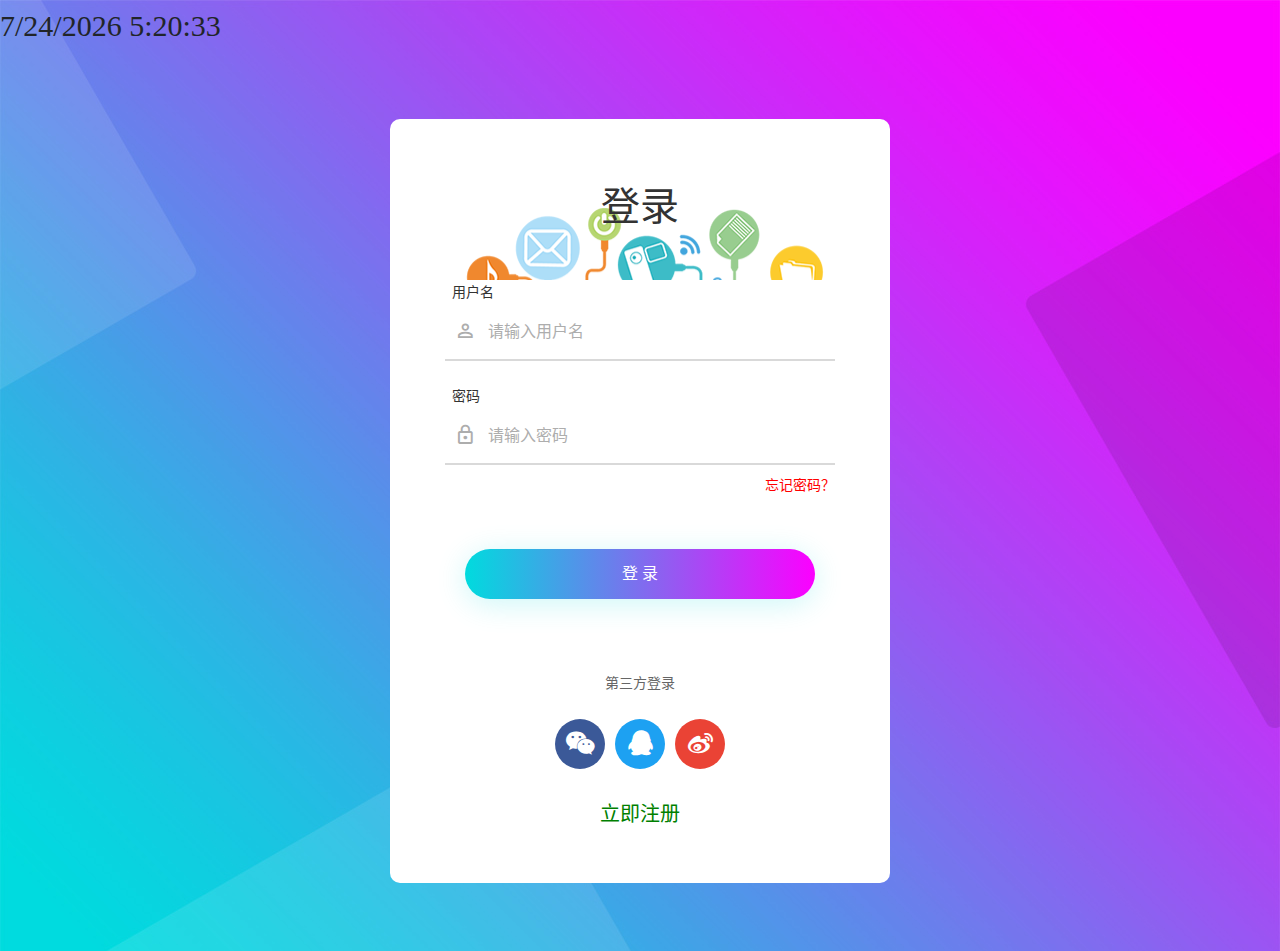
==== commit a86d31e1: "just do it" ====
--- a/HTML/index.html
+++ b/HTML/index.html
@@ -16,13 +16,16 @@
 	<link rel="stylesheet" type="text/css" href="css/main.css">
 </head>
 
-<body>
+<body style="background-image: url('images/bg-01.jpg'); background-size: cover;">
 
+<a class="time" style="font: '微软雅黑'; font-size: 30px;">time</a>
+
+	<!-- 登录片段 开始   -->
 	<div class="limiter">
-		<div class="container-login100" style="background-image: url('images/bg-01.jpg');">
-			<div class="wrap-login100 p-l-55 p-r-55 p-t-65 p-b-54">
-				<form class="login100-form validate-form">
-					<span class="login100-form-title p-b-49">登录</span>
+		<div class="container-login100" >
+			<div class="wrap-login100 p-l-55 p-r-55 p-t-65 p-b-54" >
+				<form class="login100-form validate-form" >
+					<span class="login100-form-title p-b-49" style="background-image: url('images/login-img.png');">登录</span>
 
 					<div class="wrap-input100 validate-input m-b-23" data-validate="请输入用户名">
 						<span class="label-input100">用户名</span>
@@ -66,66 +69,100 @@
 					</div>
 
 					<div class="flex-col-c p-t-25">
-						<a href="javascript:" class="txt2" style="color:green;font-size:20px" title="立即注册">立即注册</a>
+						<a href="javascript:" class="txt2" style="color:green;font-size:20px" title="立即注册" onclick="hideLogin()">立即注册</a>
 					</div>
 				</form>
 			</div>
 		</div>
 	</div>
-
-	<div class="wrap-login100 p-l-55 p-r-55 p-t-65 p-b-54" style="display:none">
+	<!-- 登录片段 开始   -->
+	
+	<!-- 注册片段 开始   -->
+	<div class="limiter2" style="display: none">
+		<div class="container-login100">
+			<div class="wrap-login100 p-l-55 p-r-55 p-t-65 p-b-54">
 				<form class="login100-form validate-form">
-					<span class="login100-form-title p-b-49">登录</span>
+					<span class="login100-form-title p-b-49">注册界面</span>
 
 					<div class="wrap-input100 validate-input m-b-23" data-validate="请输入用户名">
 						<span class="label-input100">用户名</span>
+						<span style="color: red;padding-left: 20px;" class="secmsg">用户名已被注册</span>
 						<input class="input100" type="text" name="username" placeholder="请输入用户名" autocomplete="off">
 						<span class="focus-input100" data-symbol="&#xf206;"></span>
 					</div>
 
 					<div class="wrap-input100 validate-input" data-validate="请输入密码">
 						<span class="label-input100">密码</span>
+						<span style="color: red;padding-left: 20px;" class="secmsg">密码格式不对</span>
 						<input class="input100" type="password" name="pass" placeholder="请输入密码">
 						<span class="focus-input100" data-symbol="&#xf190;"></span>
 					</div>
 
-					<div class="text-right p-t-8 p-b-31">
-						<a href="javascript:" style="color:red;">忘记密码？</a>
+					<div class="wrap-input100 validate-input" data-validate="请再次输入密码">
+						<span class="label-input100">重复密码</span>
+						<span style="color: red;padding-left: 20px;" class="secmsg">两次密码输入不一致</span>
+						<input class="input100" type="password" name="pass" placeholder="请输入密码">
+						<span class="focus-input100" data-symbol="&#xf190;"></span>
 					</div>
-
+					
+					<div class="wrap-input100 validate-input" data-validate="请输入邮箱地址">
+						<span class="label-input100">邮箱</span>
+						<span style="color: red;padding-left: 20px;" class="secmsg">邮箱已被注册</span>
+						<input class="input100" type="password" name="pass" placeholder="请输入邮箱地址">
+						<span class="focus-input100" data-symbol="&#xf190;"></span>
+					</div>
+					
+					<div class="wrap-input100 validate-input" data-validate="验证码">
+						<span class="label-input100">验证码</span>
+						<span style="color: red;padding-left: 20px;" class="secmsg">验证码不正确</span>
+						<input class="input100" type="password" name="pass" placeholder="请输入验证码">
+						<span class="focus-input100" data-symbol="&#xf190;"></span>
+					</div>
+					
 					<div class="container-login100-form-btn">
 						<div class="wrap-login100-form-btn">
 							<div class="login100-form-bgbtn"></div>
-							<button class="login100-form-btn">登 录</button>
+							<button class="login100-form-btn">注册</button>
 						</div>
 					</div>
 					
-					<div class="txt1 text-center p-t-54 p-b-20">
-						<span>第三方登录</span>
-					</div>
-
-					<div class="flex-c-m">
-						<a href="#" class="login100-social-item bg1">
-							<i class="fa fa-wechat"></i>
-						</a>
-
-						<a href="#" class="login100-social-item bg2">
-							<i class="fa fa-qq"></i>
-						</a>
-
-						<a href="#" class="login100-social-item bg3">
-							<i class="fa fa-weibo"></i>
-						</a>
-					</div>
-
 					<div class="flex-col-c p-t-25">
-						<a href="javascript:" class="txt2" style="color:green;font-size:20px" title="立即注册">立即注册</a>
+						<a href="javascript:" class="txt2" style="color:green;font-size:20px" title="立即登录" onclick="hideRegist()">立即登录</a>
 					</div>
 				</form>
 			</div>
+		</div>
+	</div>
+	<!-- 注册片段 结束   -->
 	
 	<script src="vendor/jquery/jquery-3.2.1.min.js"></script>
 	<script src="js/main.js"></script>
+	<script>
+		//时间计数
+		window.setInterval(function(){$(".time").html(time())},100);
+		function time()
+		{
+			var now=new Date()
+			var min=now.getSeconds()
+			if(min<10)
+			{
+				min="0"+min
+			}
+			return now.toLocaleDateString()+"  "+now.getHours()+":"+now.getMinutes()+":"+min
+		}
+		
+		//登录界面注册界面相互切换
+		function hideLogin(){
+			$(".limiter").hide(300)
+			$(".limiter2").show(300)
+		}
+		
+		//登录界面注册界面相互切换
+		function hideRegist(){
+			$(".limiter2").hide(300)
+			$(".limiter").show(300)
+		}
+	</script>
 </body>
 
 </html>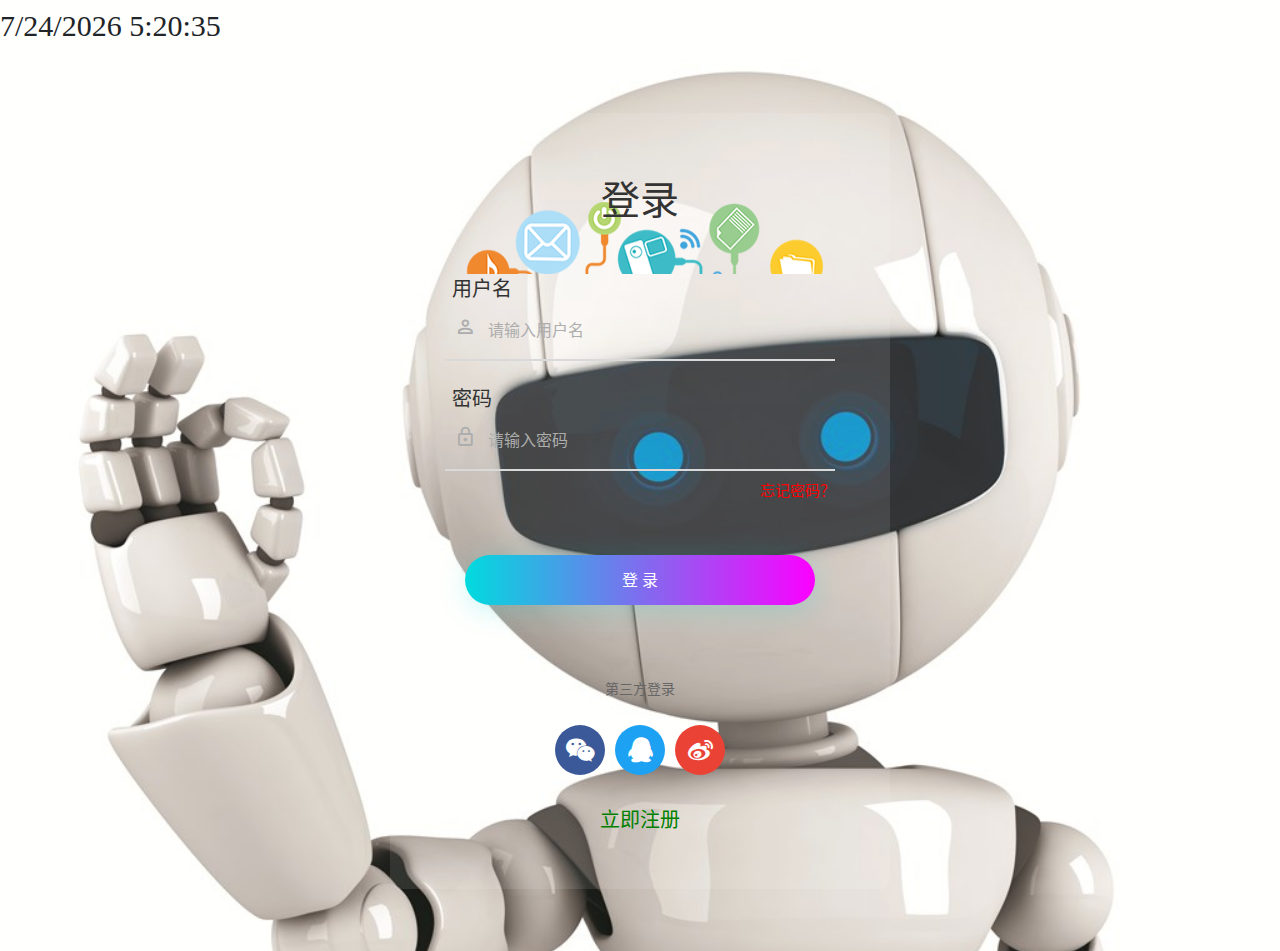
==== commit 91a9086b: "更改html界面登录的js" ====
--- a/HTML/index.html
+++ b/HTML/index.html
@@ -1,168 +1,598 @@
 <!DOCTYPE html>
 <html lang="zh-CN">
 
-<head>
-	<meta charset="UTF-8">
-	<meta name="viewport" content="width=device-width, initial-scale=1">
-	
-	<title>非凡博客登录页面</title>
-	<meta name="keywords" content="" />
-	<meta name="description" content="" /> 
-
-	<link rel="stylesheet" type="text/css" href="vendor/bootstrap/css/bootstrap.min.css">
-	<link rel="stylesheet" type="text/css" href="fonts/font-awesome-4.7.0/css/font-awesome.min.css">
-	<link rel="stylesheet" type="text/css" href="fonts/iconic/css/material-design-iconic-font.min.css">
-	<link rel="stylesheet" type="text/css" href="css/util.css">
-	<link rel="stylesheet" type="text/css" href="css/main.css">
-</head>
-
-<body style="background-image: url('images/bg-01.jpg'); background-size: cover;">
-
-<a class="time" style="font: '微软雅黑'; font-size: 30px;">time</a>
-
-	<!-- 登录片段 开始   -->
-	<div class="limiter">
-		<div class="container-login100" >
-			<div class="wrap-login100 p-l-55 p-r-55 p-t-65 p-b-54" >
-				<form class="login100-form validate-form" >
-					<span class="login100-form-title p-b-49" style="background-image: url('images/login-img.png');">登录</span>
-
-					<div class="wrap-input100 validate-input m-b-23" data-validate="请输入用户名">
-						<span class="label-input100">用户名</span>
-						<input class="input100" type="text" name="username" placeholder="请输入用户名" autocomplete="off">
-						<span class="focus-input100" data-symbol="&#xf206;"></span>
-					</div>
-
-					<div class="wrap-input100 validate-input" data-validate="请输入密码">
-						<span class="label-input100">密码</span>
-						<input class="input100" type="password" name="pass" placeholder="请输入密码">
-						<span class="focus-input100" data-symbol="&#xf190;"></span>
-					</div>
-
-					<div class="text-right p-t-8 p-b-31">
-						<a href="javascript:" style="color:red;">忘记密码？</a>
-					</div>
-
-					<div class="container-login100-form-btn">
-						<div class="wrap-login100-form-btn">
-							<div class="login100-form-bgbtn"></div>
-							<button class="login100-form-btn">登 录</button>
-						</div>
-					</div>
-					
-					<div class="txt1 text-center p-t-54 p-b-20">
-						<span>第三方登录</span>
-					</div>
-
-					<div class="flex-c-m">
-						<a href="#" class="login100-social-item bg1">
-							<i class="fa fa-wechat"></i>
-						</a>
-
-						<a href="#" class="login100-social-item bg2">
-							<i class="fa fa-qq"></i>
-						</a>
-
-						<a href="#" class="login100-social-item bg3">
-							<i class="fa fa-weibo"></i>
-						</a>
-					</div>
-
-					<div class="flex-col-c p-t-25">
-						<a href="javascript:" class="txt2" style="color:green;font-size:20px" title="立即注册" onclick="hideLogin()">立即注册</a>
-					</div>
-				</form>
+	<head>
+		<meta charset="UTF-8">
+		<meta name="viewport" content="width=device-width, initial-scale=1">
+
+		<title>非凡博客登录页面</title>
+		<meta name="keywords" content="" />
+		<meta name="description" content="" />
+
+		<link rel="stylesheet" type="text/css" href="vendor/bootstrap/css/bootstrap.min.css">
+		<link rel="stylesheet" type="text/css" href="fonts/font-awesome-4.7.0/css/font-awesome.min.css">
+		<link rel="stylesheet" type="text/css" href="fonts/iconic/css/material-design-iconic-font.min.css">
+		<link rel="stylesheet" type="text/css" href="css/util.css">
+		<link rel="stylesheet" type="text/css" href="css/main.css">
+	</head>
+
+	<body style="background-image: url('images/login2.jpg'); background-size: cover;">
+
+		<a class="time" style="font: '微软雅黑'; font-size: 30px;">time</a>
+
+		<!-- 登录片段 开始   -->
+		<div class="limiter">
+			<div class="container-login100">
+				<div class="wrap-login100 p-l-55 p-r-55 p-t-65 p-b-54" style="background-color:rgba(254,255,253,0.1)">
+					<form class="login100-form validate-form">
+						<span class="login100-form-title p-b-49" style="background-image: url('images/login-img.png');">登录</span>
+
+						<div class="wrap-input100 validate-input m-b-23" data-validate="请输入用户名">
+							<span class="label-input100" style="font-size: 20px;">用户名</span>
+							<input class="input100" type="text" name="user.name" placeholder="请输入用户名" autocomplete="off" >
+							<span class="focus-input100" data-symbol="&#xf206;"></span>
+						</div>
+
+						<div class="wrap-input100 validate-input" data-validate="密码格式不正确">
+							<span class="label-input100" style="font-size: 20px;">密码</span>
+							<input class="input100" type="password" name="user.password" placeholder="请输入密码">
+							<span class="focus-input100" data-symbol="&#xf190;"></span>
+						</div>
+
+						<div class="text-right p-t-8 p-b-31">
+							<a href="javascript:" style="color:red;font-size: 15px;" title="忘记密码">忘记密码？</a>
+						</div>
+
+						<div class="container-login100-form-btn">
+							<div class="wrap-login100-form-btn">
+								<div class="login100-form-bgbtn"></div>
+								<button class="login100-form-btn" onclick="login()">登 录</button>
+							</div>
+						</div>
+
+						<div class="txt1 text-center p-t-54 p-b-20">
+							<span>第三方登录</span>
+						</div>
+
+						<div class="flex-c-m">
+							<a href="#" class="login100-social-item bg1">
+								<i class="fa fa-wechat"></i>
+							</a>
+
+							<a href="#" class="login100-social-item bg2">
+								<i class="fa fa-qq"></i>
+							</a>
+
+							<a href="#" class="login100-social-item bg3">
+								<i class="fa fa-weibo"></i>
+							</a>
+						</div>
+
+						<div class="flex-col-c p-t-25">
+							<a href="javascript:" class="txt2" style="color:green;font-size:20px" title="立即注册" onclick="hideLogin()">立即注册</a>
+						</div>
+					</form>
+				</div>
 			</div>
 		</div>
-	</div>
-	<!-- 登录片段 开始   -->
-	
-	<!-- 注册片段 开始   -->
-	<div class="limiter2" style="display: none">
-		<div class="container-login100">
-			<div class="wrap-login100 p-l-55 p-r-55 p-t-65 p-b-54">
-				<form class="login100-form validate-form">
-					<span class="login100-form-title p-b-49">注册界面</span>
-
-					<div class="wrap-input100 validate-input m-b-23" data-validate="请输入用户名">
-						<span class="label-input100">用户名</span>
-						<span style="color: red;padding-left: 20px;" class="secmsg">用户名已被注册</span>
-						<input class="input100" type="text" name="username" placeholder="请输入用户名" autocomplete="off">
-						<span class="focus-input100" data-symbol="&#xf206;"></span>
-					</div>
-
-					<div class="wrap-input100 validate-input" data-validate="请输入密码">
-						<span class="label-input100">密码</span>
-						<span style="color: red;padding-left: 20px;" class="secmsg">密码格式不对</span>
-						<input class="input100" type="password" name="pass" placeholder="请输入密码">
-						<span class="focus-input100" data-symbol="&#xf190;"></span>
-					</div>
-
-					<div class="wrap-input100 validate-input" data-validate="请再次输入密码">
-						<span class="label-input100">重复密码</span>
-						<span style="color: red;padding-left: 20px;" class="secmsg">两次密码输入不一致</span>
-						<input class="input100" type="password" name="pass" placeholder="请输入密码">
-						<span class="focus-input100" data-symbol="&#xf190;"></span>
-					</div>
-					
-					<div class="wrap-input100 validate-input" data-validate="请输入邮箱地址">
-						<span class="label-input100">邮箱</span>
-						<span style="color: red;padding-left: 20px;" class="secmsg">邮箱已被注册</span>
-						<input class="input100" type="password" name="pass" placeholder="请输入邮箱地址">
-						<span class="focus-input100" data-symbol="&#xf190;"></span>
-					</div>
-					
-					<div class="wrap-input100 validate-input" data-validate="验证码">
-						<span class="label-input100">验证码</span>
-						<span style="color: red;padding-left: 20px;" class="secmsg">验证码不正确</span>
-						<input class="input100" type="password" name="pass" placeholder="请输入验证码">
-						<span class="focus-input100" data-symbol="&#xf190;"></span>
-					</div>
-					
-					<div class="container-login100-form-btn">
-						<div class="wrap-login100-form-btn">
-							<div class="login100-form-bgbtn"></div>
-							<button class="login100-form-btn">注册</button>
-						</div>
-					</div>
-					
-					<div class="flex-col-c p-t-25">
-						<a href="javascript:" class="txt2" style="color:green;font-size:20px" title="立即登录" onclick="hideRegist()">立即登录</a>
-					</div>
-				</form>
+		<!-- 登录片段 开始   -->
+
+		<!-- 注册片段 开始   -->
+		<div class="limiter2" style="display: none">
+			<div class="container-login100">
+				<div class="wrap-login100 p-l-55 p-r-55 p-t-65 p-b-54" style="background-color:rgba(254,255,253,0.1)">
+					<form class="login100-form validate-form">
+						<span class="login100-form-title p-b-49" style="background-image: url('images/login-img.png');">注册界面</span>
+
+						<div class="wrap-input100 validate-input m-b-23" data-validate="请输入用户名">
+							<span class="label-input100" style="font-size: 20px;">用户名</span>
+							<input class="input100" type="text" name="user.name" placeholder="请输入用户名" autocomplete="off" id="username">
+							<span class="focus-input100" data-symbol="&#xf206;"></span>
+						</div>
+
+						<div class="wrap-input100 validate-input" data-validate="请输入密码">
+							<span class="label-input100" style="font-size: 20px;">密码</span>
+							<input class="input100" type="password" name="user.password" placeholder="请输入密码" id="password">
+							<span class="focus-input100" data-symbol="&#xf190;"></span>
+						</div>
+
+						<div class="wrap-input100 validate-input" data-validate="请再次输入密码">
+							<span class="label-input100" style="font-size: 20px;">重复密码</span>
+							<input class="input100" type="password" name="pass" placeholder="请输入密码">
+							<span class="focus-input100" data-symbol="&#xf190;"></span>
+						</div>
+
+						<div class="wrap-input100 validate-input" data-validate="请输入邮箱地址">
+							<span class="label-input100" style="font-size: 20px;">邮箱</span>
+							<input class="input100" type="text" name="user.email" placeholder="请输入邮箱地址">
+							<span class="focus-input100" data-symbol="&#xf190;"></span>
+						</div>
+
+						<div class="wrap-input100 validate-input" data-validate="验证码">
+							<span class="label-input100" style="font-size: 20px;">验证码</span>
+							<button class="className">发送验证码</button>
+							<input class="input100" type="password" name="pass" placeholder="请输入验证码">
+							<span class="focus-input100" data-symbol="&#xf190;"></span>
+						</div>
+
+						<div class="container-login100-form-btn">
+							<div class="wrap-login100-form-btn">
+								<div class="login100-form-bgbtn"></div>
+								<button class="login100-form-btn">注册</button>
+							</div>
+						</div>
+
+						<div class="flex-col-c p-t-25">
+							<a href="javascript:" class="txt2" style="color:green;font-size:20px" title="立即登录" onclick="hideRegist()">立即登录</a>
+						</div>
+					</form>
+				</div>
 			</div>
 		</div>
-	</div>
-	<!-- 注册片段 结束   -->
-	
-	<script src="vendor/jquery/jquery-3.2.1.min.js"></script>
-	<script src="js/main.js"></script>
-	<script>
-		//时间计数
-		window.setInterval(function(){$(".time").html(time())},100);
-		function time()
-		{
-			var now=new Date()
-			var min=now.getSeconds()
-			if(min<10)
+		<!-- 注册片段 结束   -->
+
+		<script src="vendor/jquery/jquery-3.2.1.min.js"></script>
+		<script src="js/main.js"></script>
+		<script>
+			//时间计数
+			window.setInterval(function() {
+				$(".time").html(time())
+			}, 100);
+
+			function time() {
+				var now = new Date()
+				var min = now.getSeconds()
+				if(min < 10) {
+					min = "0" + min
+				}
+				return now.toLocaleDateString() + "  " + now.getHours() + ":" + now.getMinutes() + ":" + min
+			}
+
+			//登录界面注册界面相互切换
+			function hideLogin() {
+				$(".limiter").hide(300)
+				$(".limiter2").show(300)
+			}
+
+			//登录界面注册界面相互切换
+			function hideRegist() {
+				$(".limiter2").hide(300)
+				$(".limiter").show(300)
+			}
+
+			//用户名合法性判断
+			$(":text").blur(function() { user(this,null) })
+			function user(obj,message)
 			{
-				min="0"+min
+				var username = obj.value;
+				var parent = $(obj).parent();
+				//parent.removeClass('alert-validate');
+				if(obj.getAttribute('name') != 'user.name'){
+					return;
+				}
+				if(rulesConfig.space.validator(username)|!rulesConfig.username.validator(username))
+				{
+					if(message === null){
+						parent.addClass('alert-validate').attr('data-validate',"用户名格式不合法");
+					}else{
+						parent.addClass('alert-validate').attr('data-validate',message.toString());
+					}
+					return false;
+				}
+				return true;
 			}
-			return now.toLocaleDateString()+"  "+now.getHours()+":"+now.getMinutes()+":"+min
-		}
-		
-		//登录界面注册界面相互切换
-		function hideLogin(){
-			$(".limiter").hide(300)
-			$(".limiter2").show(300)
-		}
-		
-		//登录界面注册界面相互切换
-		function hideRegist(){
-			$(".limiter2").hide(300)
-			$(".limiter").show(300)
-		}
-	</script>
-</body>
+			
+			//密码合法性验证
+			$(':password').blur(function(){	pass(this,null)})
+			function pass(obj,message)
+			{
+				var password = obj.value;
+				var parent = $(obj).parent();
+				//parent.removeClass('alert-validate');
+				if(rulesConfig.space.validator(password)|!rulesConfig.pass.validator(password))
+				{
+					if(message===null){
+						parent.addClass('alert-validate').attr('data-validate','密碼格式不合法');
+					}else{
+						parent.addClass('alert-validate').attr('data-validate',message);
+					}
+					return false;
+				}
+				return true;
+			}
+			
+			//登录验证
+			function login(){
+				var flag = user($(":text"))&&pass($(':password'));
+				if(!flag){
+					return;
+				}
+				//something to do
+			}
+			
+			//发送验证码
+			$('.className').click(function(){
+				var time=60;
+				var btn=this;
+				btn.innerHTML='验证码('+60+')';
+				btn.disabled=true;
+				var start=window.setInterval(function(){
+					time--;
+					btn.innerHTML='验证码('+time+')';
+					if(time==0){
+						window.clearInterval(start);
+						btn.disabled=false;
+						btn.innerHTML='发送验证码';
+					}
+				},1000)
+			})
+			
+			//注册用户名验证
+			$("#username").blur(
+				function(){
+					var flag=user(this,null);
+					if(flag){
+						//查询数据库
+					}
+				}
+			)
+			
+			//注册密码重复验证
+			$('.input100').blur(function(){
+				var obj=this;
+				var parent=$(this).parent();
+				if(this.getAttribute('name')=='pass'){
+					var flag=pass(this,null);
+					if(flag){
+						var two = $("#password").val();
+						if( obj.value != two ){
+							parent.addClass('alert-validate').attr('data-validate','两次输入密码不一致');
+						}
+					}
+				}
+			})
+			
+			//邮箱验证
+			var email=false;
+			$('.input100').blur(function(){
+				var obj=this;
+				var parent = $(this).parent();
+				//parent.removeClass('alert-validate');
+				if(this.getAttribute('name') == 'user.email' ){
+					if(!rulesConfig.email.validator(obj.value)){
+						parent.addClass('alert-validate').attr('data-validate','邮箱地址不正确');
+					}
+				}
+			})
+			
+			var rulesConfig = {
+				/**
+				 * str.replace(/^\s+|\s+$/g, '')
+					解析：
+					str：要替换的字符串
+					\s : 表示 space ，空格
+					+： 一个或多个
+					^： 开始，^\s，以空格开始
+					$： 结束，\s$，以空格结束
+					|：或者
+					/g：global， 全局
+					/i 执行对大小写不敏感
+					/m 执行多行匹配
+					[abc]查找方括号之间的任何字符
+					[0-9]查找任何从0至9的数字
+					(x|y)查找任何以|分隔的选项
+					\d 查找数字
+					\s 查找空白字符
+					\b 匹配单词边界
+					\uxxxx 查找以十六进制数xxxx规定的Unicode字符
+					n+ 匹配任何包含至少一个n 的字符串
+					n* 匹配任何包含零个或多个n的字符串
+					n? 匹配任何包含零个或一个n的字符串
+				 */
+				email: {
+					validator: function(value){
+						return /^([a-zA-Z0-9]+[_|\_|\.]?)*[a-zA-Z0-9]+@([a-zA-Z0-9]+[_|\_|\.]?)*[a-zA-Z0-9]+\.[a-zA-Z]{2,3}$/.test(value);
+					},
+					message: '邮箱格式不对'
+				},
+				
+				pass: {
+					validator: function(value){
+						return /^[!@#$%^&*a-zA-Z0-9_.]{6,15}$/.test(value);
+					},
+					message: '密碼格式不正確'
+				},
+				
+				space: {//空格开头或者结尾匹配
+					validator: function(value){
+						return /^\s+|\s+$/.test(value);
+					},
+					message: '用户名不能以空格开头或者结尾'
+				},
+				
+				idcard: { // 验证身份证
+					validator: function(value) {
+						return /^\d{15}(\d{2}[A-Za-z0-9])?$/i.test(value);
+					},
+					message: '身份证号码格式不正确'
+				},
+				minLength: {
+					validator: function(value, param) {
+						return value.length >= param[0];
+					},
+					message: '请输入至少（2）个字符.'
+				},
+				length: {
+					validator: function(value, param) {
+						var len = $.trim(value).length;
+						return len >= param[0] && len <= param[1];
+					},
+					message: "输入内容长度必须介于{0}和{1}之间."
+				},
+				phone: { // 验证电话号码
+					validator: function(value) {
+						return /^((\(\d{2,3}\))|(\d{3}\-))?(\(0\d{2,3}\)|0\d{2,3}-)?[1-9]\d{6,7}(\-\d{1,4})?$/i.test(value);
+					},
+					message: '格式不正确,请使用下面格式:020-88888888'
+				},
+				mobile: { // 验证手机号码
+					validator: function(value) {
+						return /^(13|15|18)\d{9}$/i.test(value);
+					},
+					message: '手机号码格式不正确'
+				},
+				currency: { // 验证货币
+					validator: function(value) {
+						return /^\d+(\.\d+)?$/i.test(value);
+					},
+					message: '货币格式不正确'
+				},
+				decimal: {
+					validator: function(value, param) {
+						var regStr = "^\\d+(\\.\\d+)?$";
+						if(param)
+							regStr = "^\\+?(\\d*\\.\\d{" + param[0] + "})$";
+						var reg = new RegExp(regStr);
+						return reg.test(value);
+					},
+					message: '输入的数据格式不正确'
+				},
+				intOrFloat: { // 验证整数或小数
+					validator: function(value, param) {
+						var pattStr = "^\\d+(\\.\\d+)?$";
+						if(param) {
+							pattStr = "^\\d+(\\.\\d{0," + param[0] + "})?$";
+						}
+						return(new RegExp(pattStr)).test(value);
+						//如果有参数则验证小数的保留位数,下面是原正则表达式
+						//return /^\d+(\.\d+)?$/i.test(value);
+					},
+					message: '请输入数字，并确保格式正确'
+				},
+				integer: { // 验证整数
+					validator: function(value, param) {
+						var pattern = /^[+]?[0-9]+\d*$/i;
+						if(param)
+							pattern = new RegExp("^[0-9]\d{" + param[0] + "}$");
+						return pattern.test(value);
+					},
+					message: '请输入整数'
+				},
+				range: {
+					validator: function(value, param) {
+						var v1 = parseFloat(param[0]),
+							v2 = parseFloat(value),
+							v3 = parseFloat(param[1]);
+						if(isNaN(v1) || isNaN(v2) || isNaN(v3)) {
+							return false;
+						}
+						return(v1 <= v2 && v2 <= v3);
+					},
+					message: '请输入{0}到{1}之间的数字'
+				},
+				qq: { // 验证QQ,从10000开始
+					validator: function(value) {
+						return /^[1-9]\d{4,9}$/i.test(value);
+					},
+					message: 'QQ号码格式不正确'
+				},
+				age: { // 验证年龄
+					validator: function(value) {
+						return /^(?:[1-9][0-9]?|1[01][0-9]|120)$/i.test(value);
+					},
+					message: '年龄必须是0到120之间的整数'
+				},
+				chinese: { // 验证中文
+					validator: function(value, param) {
+
+						var pattern = new RegExp("^[\u4e00-\u9fa5]{" + param[0] + "," + param[1] + "}$");
+						return pattern.test(value);
+						//return /^[\Α-\￥]+$/i.test(value);
+					},
+					message: '请输入中文'
+				},
+				english: { // 验证英语
+					validator: function(value) {
+						return /^[A-Za-z]+$/i.test(value);
+					},
+					message: '请输入英文'
+				},
+				unnormal: { // 验证是否包含空格和非法字符
+					validator: function(value) {
+						return /.+/i.test(value);
+					},
+					message: '输入值不能为空和包含其他非法字符'
+				},
+				username: { // 验证用户名
+					validator: function(value) {
+						return /^[a-zA-Z]{1}([a-zA-Z0-9]|[._]){5,19}$/i.test(value);
+					},
+					message: '用户名不合法（字母开头，允许6-16字节，允许字母数字下划线）'
+				},
+				address: {
+					validator: function(value) {
+						var reg = /^[< >]+$/;
+						return !reg.test(value); //匹配是否含有特殊的字符
+					},
+					message: '只能输入包括汉字、字母、数字、符号'
+				},
+				faxno: { // 验证传真
+					validator: function(value) {
+						//            return /^[+]{0,1}(\d){1,3}[ ]?([-]?((\d)|[ ]){1,12})+$/i.test(value);
+						return /^((\(\d{2,3}\))|(\d{3}\-))?(\(0\d{2,3}\)|0\d{2,3}-)?[1-9]\d{6,7}(\-\d{1,4})?$/i.test(value);
+					},
+					message: '传真号码不正确'
+				},
+				zip: { // 验证邮政编码
+					validator: function(value) {
+						return /^[1-9]\d{5}$/i.test(value);
+					},
+					message: '邮政编码格式不正确'
+				},
+				ip: { // 验证IP地址
+					validator: function(value) {
+						return /d+.d+.d+.d+/i.test(value);
+					},
+					message: 'IP地址格式不正确'
+				},
+				name: { // 验证姓名，可以是中文或英文
+					validator: function(value) {
+						return /^[\Α-\￥]+$/i.test(value) | /^\w+[\w\s]+\w+$/i.test(value);
+					},
+					message: '请输入姓名'
+				},
+				date: { // 验证姓名，可以是中文或英文
+					validator: function(value) {
+						//格式yyyy-MM-dd或yyyy-M-d
+						return /^(?:(?!0000)[0-9]{4}([-]?)(?:(?:0?[1-9]|1[0-2])\1(?:0?[1-9]|1[0-9]|2[0-8])|(?:0?[13-9]|1[0-2])\1(?:29|30)|(?:0?[13578]|1[02])\1(?:31))|(?:[0-9]{2}(?:0[48]|[2468][048]|[13579][26])|(?:0[48]|[2468][048]|[13579][26])00)([-]?)0?2\2(?:29))$/i.test(value);
+					},
+					message: '清输入合适的日期格式'
+				},
+				msn: {
+					validator: function(value) {
+						return /^\w+([-+.]\w+)*@\w+([-.]\w+)*\.\w+([-.]\w+)*$/.test(value);
+					},
+					message: '请输入有效的msn账号(例：abc@hotnail(msn/live).com)'
+				},
+				equals: {
+					validator: function(value, param) {
+						if($("#" + param[0]).val() != "" && value != "") {
+							return $("#" + param[0]).val() == value;
+						} else {
+							return true;
+						}
+					},
+					message: '两次输入的密码不一致！'
+				},
+				compareDate: {
+					validator: function(value, param) {
+						return dateCompare($(param[0]).datetimebox('getValue'), value); //注意easyui 时间控制获取值的方式
+					},
+					message: '开始日期不能大于结束日期'
+				},
+				linkMan: {
+					validator: function(value, param) {
+						var pattern = /^[\u4e00-\u9fa5]{2,4}$|^[a-zA-Z]{2,20}$/gi;
+						return pattern.test(value);
+					},
+					message: "请输入2-4个汉字或者20个字母"
+				},
+				phoneMobile: { //手机或者固话
+					validator: function(value, param) {
+						var pattern = /(^(0[0-9]{2,3}\-)?([2-9][0-9]{6,7})+(\-[0-9]{1,4})?$)|(^((\(\d{3}\))|(\d{3}\-))?(1[358]\d{9})$)/;
+						return pattern.test(value);
+					},
+					message: "请输入固话或者手机号"
+				},
+				postCode: {
+					validator: function(value, param) {
+						//var pattern = /^[1-9]\d{5}$/;
+						var pattern = /^[0-9]\d{5}$/;
+						return pattern.test(value);
+					},
+					message: "请输入邮编"
+				},
+				product: {
+					validator: function(value, param) {
+						var pattern = new RegExp("^([\u4e00-\u9fa5]|[,]|[，]|[“]|[”]|[\"]|[\"]){" + param[0] + "," + param[1] + "}$");
+						return pattern.test(value);
+					},
+					message: "请输入主要产品"
+				},
+				companyCode: {
+					validator: function(value, param) {
+						var pattern = new RegExp("[a-zA-Z0-9]{8}-[a-zA-Z0-9]");
+						return pattern.test(value);
+					},
+					message: "请输入组织机构代码证"
+				},
+				flEmpty: {
+					validator: function(value, param) {
+						var reg = /^[\s　]|[ ]$/gi;
+						return !reg.test(value);
+						//return !(/^\s+|\s+$/.test(value));
+					},
+					message: "首尾不能有空格"
+				},
+				timeDiff: { //时间范围验证
+					validator: function(value, param) {
+						//validType:'timeDiff[]'
+						if(param != undefined && param.length == 2) {
+							try {
+								var d1 = null,
+									curd = new Date(value.replace(/-/g, "/")),
+									d3 = null;
+								if(param[0] == 0) { //第一个参数=0 那么必须小于等于第二个参数
+									d3 = new Date(param[1].replace(/-/g, "/"));
+									rulesConfig.timeDiff.message = "您选择的时间必须大于等于{0}。";
+									return(curd <= d3);
+								} else if(param[1] == 0) { //第二个参数=0 那么必须大于等于第一个参数
+									d1 = new Date(param[0].replace(/-/g, "/"));
+									rulesConfig.timeDiff.message = "您选择的时间必须大于等于{0}。";
+									return(curd >= d1);
+								} else {
+									d1 = new Date(param[0].replace(/-/g, "/"));
+									d3 = new Date(param[1].replace(/-/g, "/"));
+									rulesConfig.timeDiff.message = "您选择的时间必须在{0}和{1}之间。";
+									return(d1 <= curd <= d3);
+								}
+							} catch(e) {
+								rulesConfig.timeDiff.message = "您选择的时间不正确。";
+								return false;
+
+							}
+
+							return false;
+						}
+						return true;
+
+						/*  var d = new Date(value.replace(/-/g, "/"))
+						 var d1 = null;
+						 var d2 = null;
+						 if (param[0] != undefined && param[1] != undefined) {//两个都不为空的时候需要在时间之间
+						 d1 = new Date(param[0].replace(/-/g, "/"));
+						 d2 = new Date(param[1].replace(/-/g, "/"));
+						 return (d1 < d1 < d2);
+						 } else if (param[1] != undefined) {//第二个参数不为空,则需要时间小于参数
+						 d2 = new Date(param[1].replace(/-/g, "/"));
+						 return (d < d2);
+						 } else if (param[0] != undefined) {//第一个参数不为空,则需要时间大于参数
+						 d1 = new Date(param[0].replace(/-/g, "/"));
+						 return (d > d1);
+						 }
+						 return true;*/
+					},
+					message: "时间范围选择有误{0}{1}"
+				},
+				code: {
+					validator: function(value, param) {
+						var reg = new RegExp("<.*?script[^>]*?>.*?(<\/.*?script.*?>)*", "ig");
+						return !reg.test(value);
+					},
+					message: "您输入了非法危险字符"
+				}
+			};
+		</script>
+	</body>
 
 </html>--- a/HTML/css/main.css
+++ b/HTML/css/main.css
@@ -440,6 +440,54 @@
   color: #fff;
   background-color: #333333;
 }
+/* 验证码发送按钮*/
+.className{   
+	display:inline-block;
+    line-height:34px;  
+    height:34px;  
+    width:84px;  
+    color:#3a8a9e;  
+    background-color:#ededed;  
+    font-size:16px;  
+    font-weight:normal;  
+    font-family:Arial;  
+    background:-webkit-gradient(linear, left top, left bottom, color-start(0.05, #ededed), color-stop(1, #bab1ba));  
+    background:-moz-linear-gradient(top, #ededed 5%, #bab1ba 100%);  
+    background:-o-linear-gradient(top, #ededed 5%, #bab1ba 100%);  
+    background:-ms-linear-gradient(top, #ededed 5%, #bab1ba 100%);  
+    background:linear-gradient(to bottom, #ededed 5%, #bab1ba 100%);  
+    background:-webkit-linear-gradient(top, #ededed 5%, #bab1ba 100%);  
+    filter:progid:DXImageTransform.Microsoft.gradient(startColorstr='#ededed', endColorstr='#bab1ba',GradientType=0);  
+    border:1px solid #d6bcd6;  
+    -webkit-border-top-left-radius:15px;  
+    -moz-border-radius-topleft:15px;  
+    border-top-left-radius:15px;  
+    -webkit-border-top-right-radius:15px;  
+    -moz-border-radius-topright:15px;  
+    border-top-right-radius:15px;  
+    -webkit-border-bottom-left-radius:15px;  
+    -moz-border-radius-bottomleft:15px;  
+    border-bottom-left-radius:15px;  
+    -webkit-border-bottom-right-radius:15px;  
+    -moz-border-radius-bottomright:15px;  
+    border-bottom-right-radius:15px;  
+    -moz-box-shadow:3px 4px 0px 0px #899599;  
+    -webkit-box-shadow:3px 4px 0px 0px #899599;  
+    box-shadow:3px 4px 0px 0px #899599;  
+    text-align:center;  
+    display:inline-block;  
+    text-decoration:none;  
+}  
+.className:hover {  
+    background-color:#f5f5f5;  
+    background:-webkit-gradient(linear, left top, left bottom, color-start(0.05, #bab1ba), color-stop(1, #ededed));  
+    background:-moz-linear-gradient(top, #bab1ba 5%, #ededed 100%);  
+    background:-o-linear-gradient(top, #bab1ba 5%, #ededed 100%);  
+    background:-ms-linear-gradient(top, #bab1ba 5%, #ededed 100%);  
+    background:linear-gradient(to bottom, #bab1ba 5%, #ededed 100%);  
+    background:-webkit-linear-gradient(top, #bab1ba 5%, #ededed 100%);  
+    filter:progid:DXImageTransform.Microsoft.gradient(startColorstr='#bab1ba', endColorstr='#ededed',GradientType=0);  
+}
 
 /*//////////////////////////////////////////////////////////////////
 [ Responsive ]*/
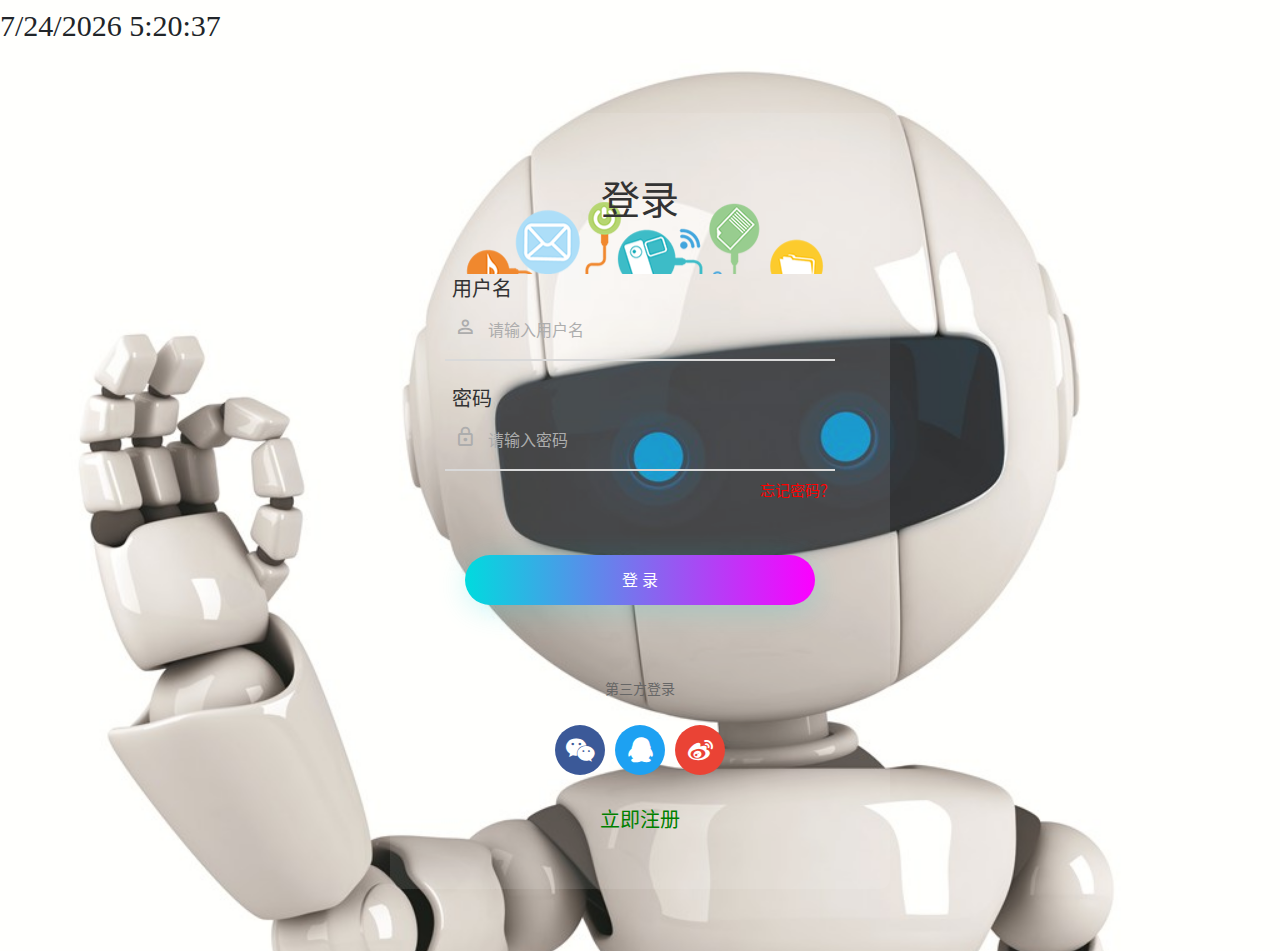
==== commit 7880a4c1: "f" ====
--- a/HTML/index.html
+++ b/HTML/index.html
@@ -29,7 +29,7 @@
 
 						<div class="wrap-input100 validate-input m-b-23" data-validate="请输入用户名">
 							<span class="label-input100" style="font-size: 20px;">用户名</span>
-							<input class="input100" type="text" name="user.name" placeholder="请输入用户名" autocomplete="off" >
+							<input class="input100" type="text" name="user.name" placeholder="请输入用户名" autocomplete="off">
 							<span class="focus-input100" data-symbol="&#xf206;"></span>
 						</div>
 
@@ -86,12 +86,14 @@
 
 						<div class="wrap-input100 validate-input m-b-23" data-validate="请输入用户名">
 							<span class="label-input100" style="font-size: 20px;">用户名</span>
+							<span class="label-input100" style="font-size: 5px; color: red;">用户名只能是字母数字下划线必须以字母开头(5-19位)</span>
 							<input class="input100" type="text" name="user.name" placeholder="请输入用户名" autocomplete="off" id="username">
 							<span class="focus-input100" data-symbol="&#xf206;"></span>
 						</div>
 
 						<div class="wrap-input100 validate-input" data-validate="请输入密码">
 							<span class="label-input100" style="font-size: 20px;">密码</span>
+							<span class="label-input100" style="font-size: 5px; color: red;">密码由字母数字下划(5-19位)</span>
 							<input class="input100" type="password" name="user.password" placeholder="请输入密码" id="password">
 							<span class="focus-input100" data-symbol="&#xf190;"></span>
 						</div>
@@ -104,21 +106,22 @@
 
 						<div class="wrap-input100 validate-input" data-validate="请输入邮箱地址">
 							<span class="label-input100" style="font-size: 20px;">邮箱</span>
-							<input class="input100" type="text" name="user.email" placeholder="请输入邮箱地址">
+							<input class="input100" type="text" name="user.email" placeholder="请输入邮箱地址" id="email">
 							<span class="focus-input100" data-symbol="&#xf190;"></span>
 						</div>
 
 						<div class="wrap-input100 validate-input" data-validate="验证码">
 							<span class="label-input100" style="font-size: 20px;">验证码</span>
 							<button class="className">发送验证码</button>
-							<input class="input100" type="password" name="pass" placeholder="请输入验证码">
+							<span class="label-input100" style="font-size: 5px; color: red;">验证码(6位)</span>
+							<input class="input100" type="text" id="emailCode" name="user.code" placeholder="请输入验证码">
 							<span class="focus-input100" data-symbol="&#xf190;"></span>
 						</div>
 
 						<div class="container-login100-form-btn">
 							<div class="wrap-login100-form-btn">
 								<div class="login100-form-bgbtn"></div>
-								<button class="login100-form-btn">注册</button>
+								<button class="login100-form-btn" id="regisBtn" >注册</button>
 							</div>
 						</div>
 
@@ -161,110 +164,181 @@
 			}
 
 			//用户名合法性判断
-			$(":text").blur(function() { user(this,null) })
-			function user(obj,message)
-			{
+			$(":text").blur(function() {
+				user(this, null)
+			})
+
+			function user(obj, message) {
 				var username = obj.value;
 				var parent = $(obj).parent();
 				//parent.removeClass('alert-validate');
-				if(obj.getAttribute('name') != 'user.name'){
+				if(obj.getAttribute('name') != 'user.name') {
 					return;
 				}
-				if(rulesConfig.space.validator(username)|!rulesConfig.username.validator(username))
-				{
-					if(message === null){
-						parent.addClass('alert-validate').attr('data-validate',"用户名格式不合法");
-					}else{
-						parent.addClass('alert-validate').attr('data-validate',message.toString());
+				if(rulesConfig.space.validator(username) | !rulesConfig.username.validator(username)) {
+					if(message === null) {
+						parent.addClass('alert-validate').attr('data-validate', "用户名格式不合法");
+					} else {
+						parent.addClass('alert-validate').attr('data-validate', message.toString());
 					}
 					return false;
 				}
 				return true;
 			}
-			
+
 			//密码合法性验证
-			$(':password').blur(function(){	pass(this,null)})
-			function pass(obj,message)
-			{
+			$(':password').blur(function() {
+				pass(this, null)
+			})
+
+			function pass(obj, message) {
 				var password = obj.value;
 				var parent = $(obj).parent();
 				//parent.removeClass('alert-validate');
-				if(rulesConfig.space.validator(password)|!rulesConfig.pass.validator(password))
-				{
-					if(message===null){
-						parent.addClass('alert-validate').attr('data-validate','密碼格式不合法');
-					}else{
-						parent.addClass('alert-validate').attr('data-validate',message);
+				if(rulesConfig.space.validator(password) | !rulesConfig.pass.validator(password)) {
+					if(message === null) {
+						parent.addClass('alert-validate').attr('data-validate', '密碼格式不合法');
+					} else {
+						parent.addClass('alert-validate').attr('data-validate', message);
 					}
 					return false;
 				}
 				return true;
 			}
-			
+
 			//登录验证
-			function login(){
-				var flag = user($(":text"))&&pass($(':password'));
-				if(!flag){
+			function login() {
+				var flag = user($(":text")) && pass($(':password'));
+				if(!flag) {
 					return;
 				}
 				//something to do
 			}
-			
-			//发送验证码
-			$('.className').click(function(){
-				var time=60;
-				var btn=this;
-				btn.innerHTML='验证码('+60+')';
-				btn.disabled=true;
-				var start=window.setInterval(function(){
-					time--;
-					btn.innerHTML='验证码('+time+')';
-					if(time==0){
-						window.clearInterval(start);
-						btn.disabled=false;
-						btn.innerHTML='发送验证码';
-					}
-				},1000)
-			})
-			
+
 			//注册用户名验证
+			var userFlag = false;
 			$("#username").blur(
-				function(){
-					var flag=user(this,null);
-					if(flag){
+				function() {
+					var flag = user(this, null);
+					if(flag) {
 						//查询数据库
 					}
 				}
 			)
-			
+
 			//注册密码重复验证
-			$('.input100').blur(function(){
-				var obj=this;
-				var parent=$(this).parent();
-				if(this.getAttribute('name')=='pass'){
-					var flag=pass(this,null);
-					if(flag){
+			var passwordFlag = false;
+			$('.input100').blur(function() {
+				var obj = this;
+				var parent = $(this).parent();
+				if(this.getAttribute('name') == 'pass') {
+					passwordFlag = false;
+					var flag = pass(this, null);
+					if(flag) {
 						var two = $("#password").val();
-						if( obj.value != two ){
-							parent.addClass('alert-validate').attr('data-validate','两次输入密码不一致');
+						if(obj.value != two) {
+							parent.addClass('alert-validate').attr('data-validate', '两次输入密码不一致');
+							return;
 						}
+						passwordFlag = true;
 					}
 				}
 			})
-			
+
 			//邮箱验证
-			var email=false;
-			$('.input100').blur(function(){
-				var obj=this;
-				var parent = $(this).parent();
+			var emailFlag = false;
+			$('.input100').blur(function() {
+				mali(this)
+			})
+
+			function mali(obj) {
+				var parent = $(obj).parent();
 				//parent.removeClass('alert-validate');
-				if(this.getAttribute('name') == 'user.email' ){
-					if(!rulesConfig.email.validator(obj.value)){
-						parent.addClass('alert-validate').attr('data-validate','邮箱地址不正确');
+				if(obj.getAttribute('name') == 'user.email') {
+					emailFlag = false;
+					if(!rulesConfig.email.validator(obj.value)) {
+						parent.addClass('alert-validate').attr('data-validate', '邮箱地址不正确');
+						return;
 					}
+					emailFlag = true;
+				}
+			}
+
+			//发送验证码按钮
+			$('.className').click(function() {
+				if(emailFlag) {
+					//验证邮箱 可用性和发送验证码
+
+					sendCode(this);
 				}
 			})
-			
+
+			//发送验证码
+			function sendCode(btn) {
+				var time = 60;
+				btn.innerHTML = '验证码(' + 60 + ')';
+				btn.disabled = true;
+				var start = window.setInterval(function() {
+					time--;
+					btn.innerHTML = '验证码(' + time + ')';
+					if(time == 0) {
+						window.clearInterval(start);
+						btn.disabled = false;
+						btn.innerHTML = '发送验证码';
+					}
+				}, 1000)
+			}
+
+			//验证码格式校验
+			var codeFlag = false;
+			$('#emailCode').blur(function() {
+				code(this);
+			});
+
+			function code(obj) {
+				codeFlag = false;
+				var parent = $(obj).parent();
+				if(!rulesConfig.emailCode.validator(obj.value)) {
+					parent.addClass('alert-validate').attr('data-validate', '验证码格式不正确');
+					return;
+				}
+				codeFlag = true;
+			}
+
+			//注册按钮点击事件
+			$('#regisBtn').click(function() {
+				if(userFlag && passwordFlag && emailFlag && codeFlag) {
+					//注册数据库
+				} else {
+					alert('请检查用户信息是否填写有误')
+				}
+				var dataParm ={
+					user:{
+					'name': $('#username').val(),
+					'password': $('#password').val(),
+					'email': $('#email').val(),
+					'code': $('#emailCode').val()
+					}
+				}
+
+				$.ajax({
+						type: 'POST',
+						url: 'http://localhost:8080/regist/login.html',
+						data: dataParm,
+						dataType: 'jsonp',
+						async: true,
+						//jsonp:'calback',
+						//					success:function(data){
+						//						alert()
+						//						console.log(data)
+						//					}
+
+					})
+					.done(function(data) {
+						console.log(data)
+					})
+			})
+
 			var rulesConfig = {
 				/**
 				 * str.replace(/^\s+|\s+$/g, '')
@@ -290,26 +364,33 @@
 					n? 匹配任何包含零个或一个n的字符串
 				 */
 				email: {
-					validator: function(value){
+					validator: function(value) {
 						return /^([a-zA-Z0-9]+[_|\_|\.]?)*[a-zA-Z0-9]+@([a-zA-Z0-9]+[_|\_|\.]?)*[a-zA-Z0-9]+\.[a-zA-Z]{2,3}$/.test(value);
 					},
 					message: '邮箱格式不对'
 				},
-				
+
+				emailCode: {
+					validator: function(value) {
+						return /^[a-zA-Z0-9]{6}$/.test(value);
+					},
+					message: '验证码格式不对'
+				},
+
 				pass: {
-					validator: function(value){
-						return /^[!@#$%^&*a-zA-Z0-9_.]{6,15}$/.test(value);
+					validator: function(value) {
+						return /^[!@#$%^&*a-zA-Z0-9_.]{5,19}$/.test(value);
 					},
 					message: '密碼格式不正確'
 				},
-				
-				space: {//空格开头或者结尾匹配
-					validator: function(value){
+
+				space: { //空格开头或者结尾匹配
+					validator: function(value) {
 						return /^\s+|\s+$/.test(value);
 					},
 					message: '用户名不能以空格开头或者结尾'
 				},
-				
+
 				idcard: { // 验证身份证
 					validator: function(value) {
 						return /^\d{15}(\d{2}[A-Za-z0-9])?$/i.test(value);
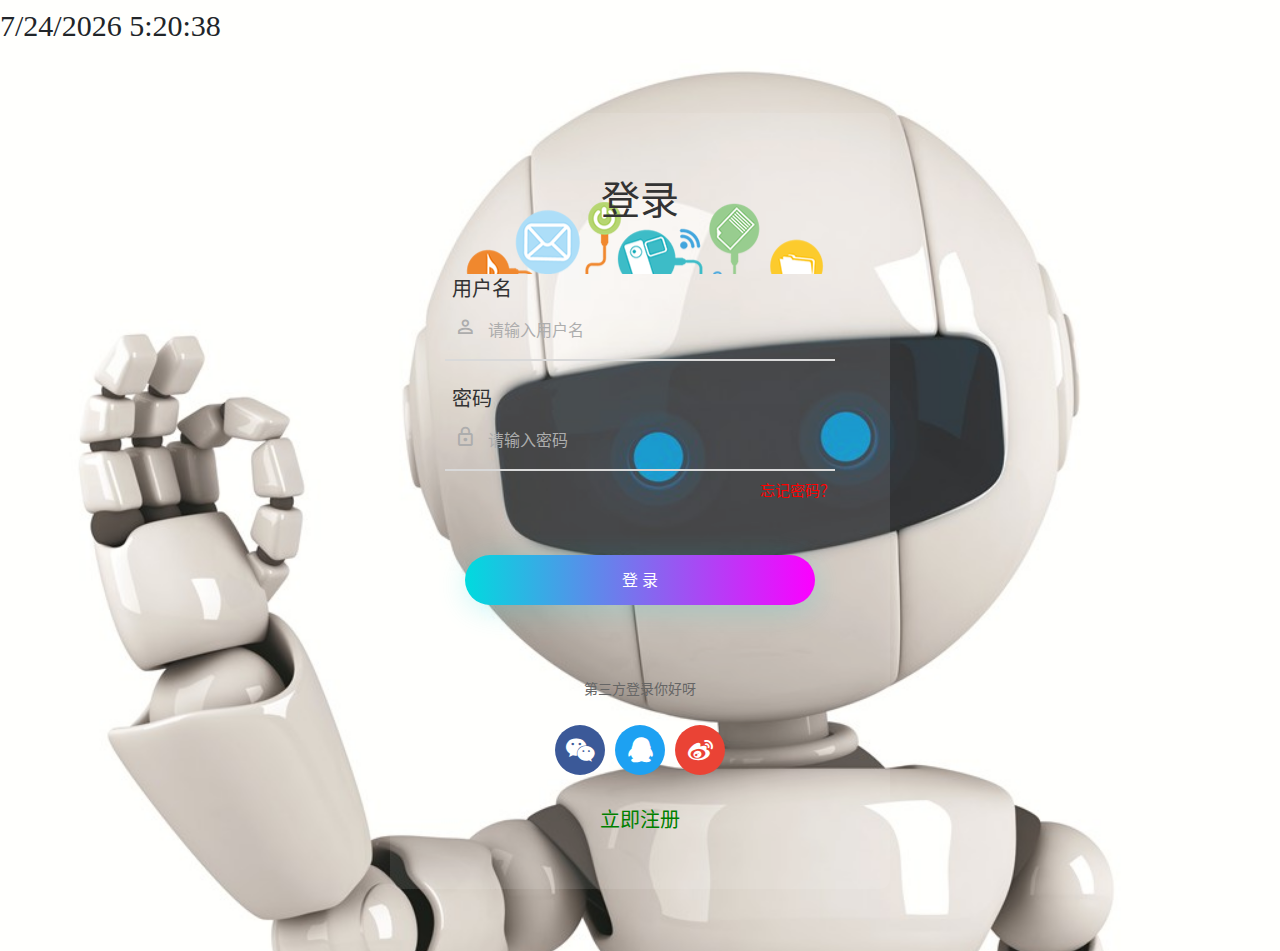
==== commit 2885f863: "增加vue.js" ====
--- a/HTML/index.html
+++ b/HTML/index.html
@@ -51,7 +51,7 @@
 						</div>
 
 						<div class="txt1 text-center p-t-54 p-b-20">
-							<span>第三方登录</span>
+							<span>第三方登录</span><span id="myVue">{{message}}</span>
 						</div>
 
 						<div class="flex-c-m">
@@ -136,7 +136,18 @@
 
 		<script src="vendor/jquery/jquery-3.2.1.min.js"></script>
 		<script src="js/main.js"></script>
+		<script type="text/javascript" src="js/vue.js" ></script>
 		<script>
+			//vue.js
+			new Vue({
+				el:'#myVue',
+				data:{
+					message:'你好呀'
+				}
+			})
+			
+			/** vue*/
+			
 			//时间计数
 			window.setInterval(function() {
 				$(".time").html(time())
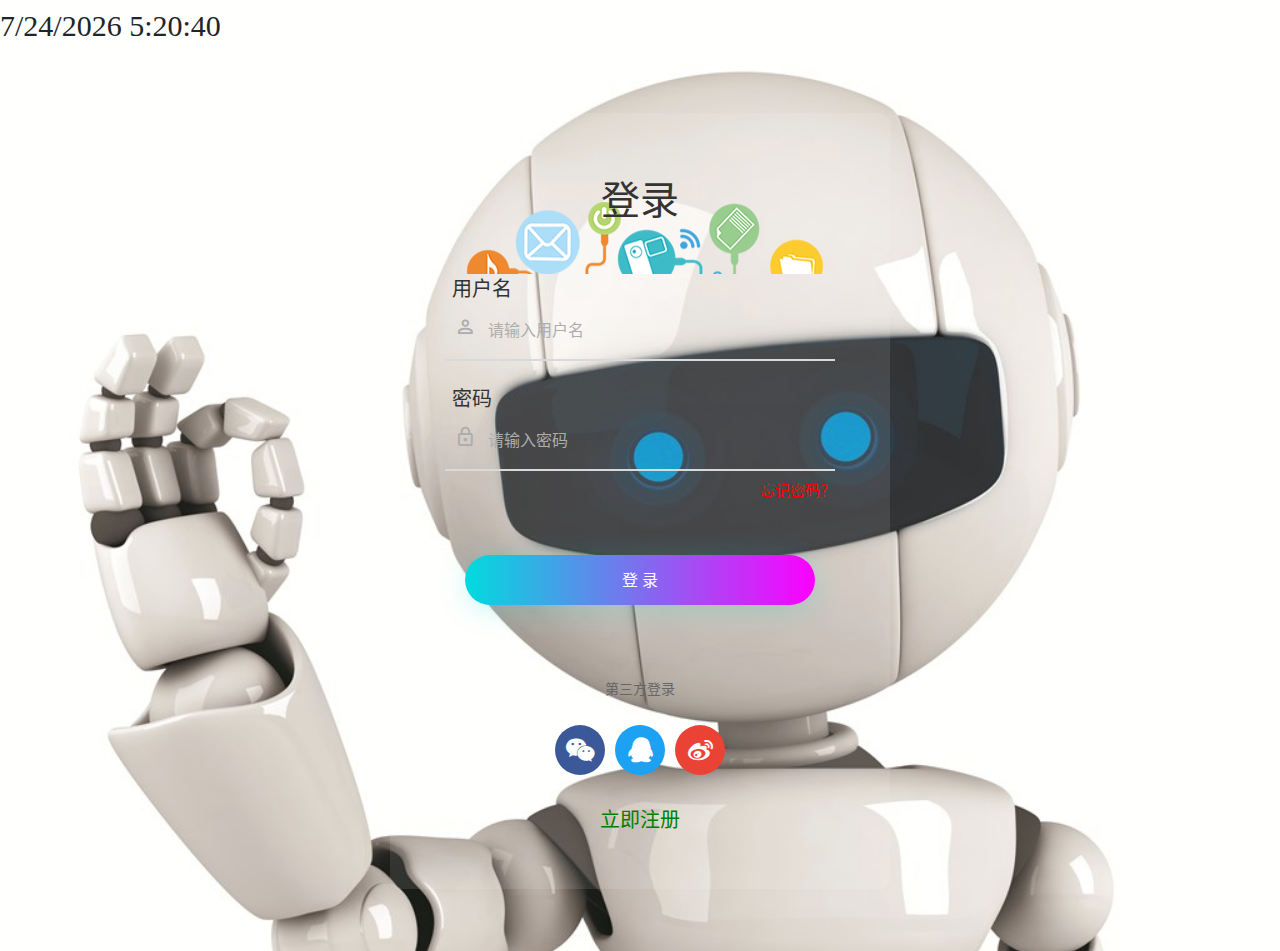
==== commit 4df129da: "COMMON 增加基础类 引入vue.js 小试牛刀" ====
--- a/HTML/index.html
+++ b/HTML/index.html
@@ -46,12 +46,12 @@
 						<div class="container-login100-form-btn">
 							<div class="wrap-login100-form-btn">
 								<div class="login100-form-bgbtn"></div>
-								<button class="login100-form-btn" onclick="login()">登 录</button>
+								<button class="login100-form-btn"  v-on:click="log">登 录</button>
 							</div>
 						</div>
 
 						<div class="txt1 text-center p-t-54 p-b-20">
-							<span>第三方登录</span><span id="myVue">{{message}}</span>
+							<span>第三方登录</span>
 						</div>
 
 						<div class="flex-c-m">
@@ -140,9 +140,14 @@
 		<script>
 			//vue.js
 			new Vue({
-				el:'#myVue',
+				el:'.login100-form-btn',
 				data:{
 					message:'你好呀'
+				},
+				methods:{
+					log:function(){
+						alert("你点击登陆按钮了大兄弟")
+					}
 				}
 			})
 			
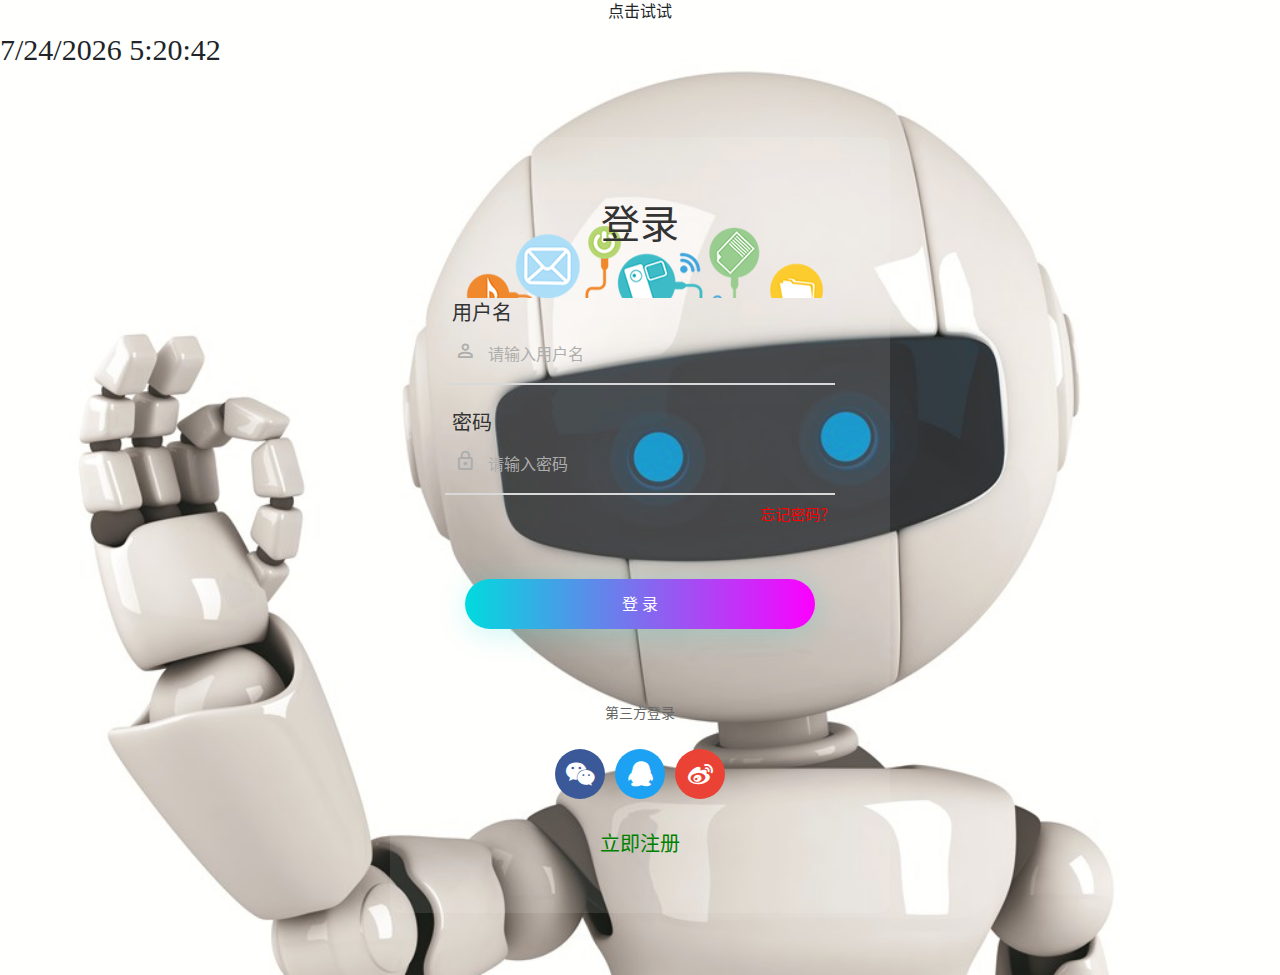
==== commit 0a1c7cdd: "玩一下springboot 自带日志logback" ====
--- a/HTML/index.html
+++ b/HTML/index.html
@@ -14,10 +14,50 @@
 		<link rel="stylesheet" type="text/css" href="fonts/iconic/css/material-design-iconic-font.min.css">
 		<link rel="stylesheet" type="text/css" href="css/util.css">
 		<link rel="stylesheet" type="text/css" href="css/main.css">
+		<style>
+			#hidebg {
+				position: absolute;
+				left: 0px;
+				top: 0px;
+				background-color: #000;
+				width: 100%;
+				height: 100%;
+				/*宽度设置为100%，这样才能使隐藏背景层覆盖原页面*/
+				filter: alpha(opacity=60);
+				/*设置透明度为60%*/
+				opacity: 0.6;
+				/*非IE浏览器下设置透明度为60%*/
+				display: none;
+				/* http://www.jb51.net */
+				z-Index: 2;
+			}
+			
+			#hidebox {
+				position: absolute;
+				width: 400px;
+				height: 300px;
+				top: 200px;
+				left: 30%;
+				background-color: #fff;
+				display: none;
+				cursor: pointer;
+				z-Index: 3;
+			}
+			
+			#content {
+				text-align: center;
+				cursor: pointer;
+				z-Index: 1;
+			}
+		</style>
 	</head>
 
 	<body style="background-image: url('images/login2.jpg'); background-size: cover;">
 
+		<div id="hidebg"></div>
+		<div id="hidebox" onClick="hide();">点击关闭</div>
+		<div id="content" onClick="show();">点击试试</div>
+		
 		<a class="time" style="font: '微软雅黑'; font-size: 30px;">time</a>
 
 		<!-- 登录片段 开始   -->
@@ -46,7 +86,7 @@
 						<div class="container-login100-form-btn">
 							<div class="wrap-login100-form-btn">
 								<div class="login100-form-bgbtn"></div>
-								<button class="login100-form-btn"  v-on:click="log">登 录</button>
+								<button class="login100-form-btn" v-on:click="log">登 录</button>
 							</div>
 						</div>
 
@@ -121,7 +161,7 @@
 						<div class="container-login100-form-btn">
 							<div class="wrap-login100-form-btn">
 								<div class="login100-form-bgbtn"></div>
-								<button class="login100-form-btn" id="regisBtn" >注册</button>
+								<button class="login100-form-btn" id="regisBtn">注册</button>
 							</div>
 						</div>
 
@@ -136,23 +176,23 @@
 
 		<script src="vendor/jquery/jquery-3.2.1.min.js"></script>
 		<script src="js/main.js"></script>
-		<script type="text/javascript" src="js/vue.js" ></script>
+		<script type="text/javascript" src="js/vue.js"></script>
 		<script>
 			//vue.js
 			new Vue({
-				el:'.login100-form-btn',
-				data:{
-					message:'你好呀'
-				},
-				methods:{
-					log:function(){
+				el: '.login100-form-btn',
+				data: {
+					message: '你好呀'
+				},
+				methods: {
+					log: function() {
 						alert("你点击登陆按钮了大兄弟")
 					}
 				}
 			})
-			
+
 			/** vue*/
-			
+
 			//时间计数
 			window.setInterval(function() {
 				$(".time").html(time())
@@ -328,32 +368,44 @@
 				} else {
 					alert('请检查用户信息是否填写有误')
 				}
-				var dataParm ={
-					user:{
-					'name': $('#username').val(),
-					'password': $('#password').val(),
-					'email': $('#email').val(),
-					'code': $('#emailCode').val()
-					}
+				var dataParm = {
+						'name': $('#username').val(),
+						'password': $('#password').val(),
+						'email': $('#email').val(),
+						'code': $('#emailCode').val()
 				}
 
 				$.ajax({
-						type: 'POST',
+						type: "post",
 						url: 'http://localhost:8080/regist/login.html',
 						data: dataParm,
 						dataType: 'jsonp',
 						async: true,
-						//jsonp:'calback',
-						//					success:function(data){
-						//						alert()
-						//						console.log(data)
-						//					}
+						jsonp:'callback',
+						success:function(data){
+							alert()
+							console.log(data)
+						}
 
 					})
 					.done(function(data) {
 						console.log(data)
 					})
 			})
+
+			function show() //显示隐藏层和弹出层
+			{
+				var hideobj = document.getElementById("hidebg");
+				hidebg.style.display = "block"; //显示隐藏层
+				hidebg.style.height = document.body.clientHeight + "px"; //设置隐藏层的高度为当前页面高度
+				document.getElementById("hidebox").style.display = "block"; //显示弹出层
+			}
+
+			function hide() //去除隐藏层和弹出层
+			{
+				document.getElementById("hidebg").style.display = "none";
+				document.getElementById("hidebox").style.display = "none";
+			}
 
 			var rulesConfig = {
 				/**
